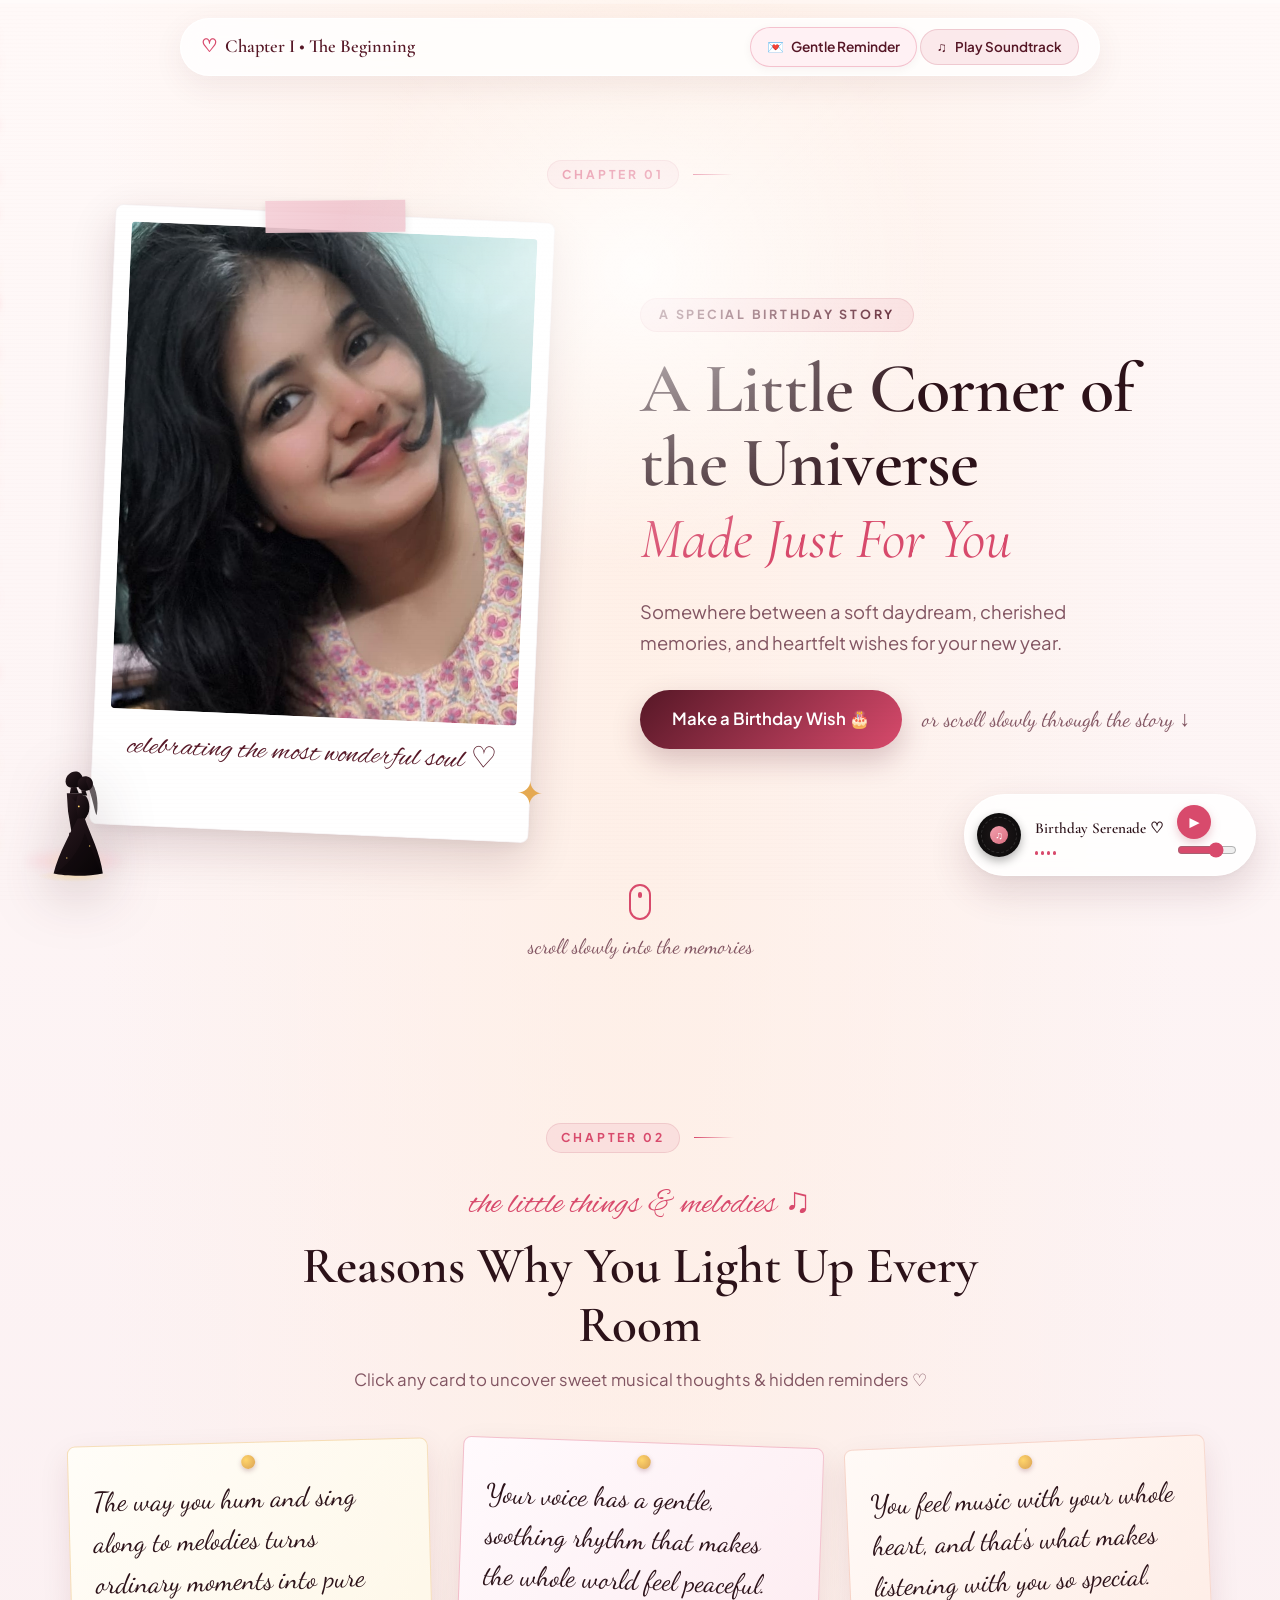
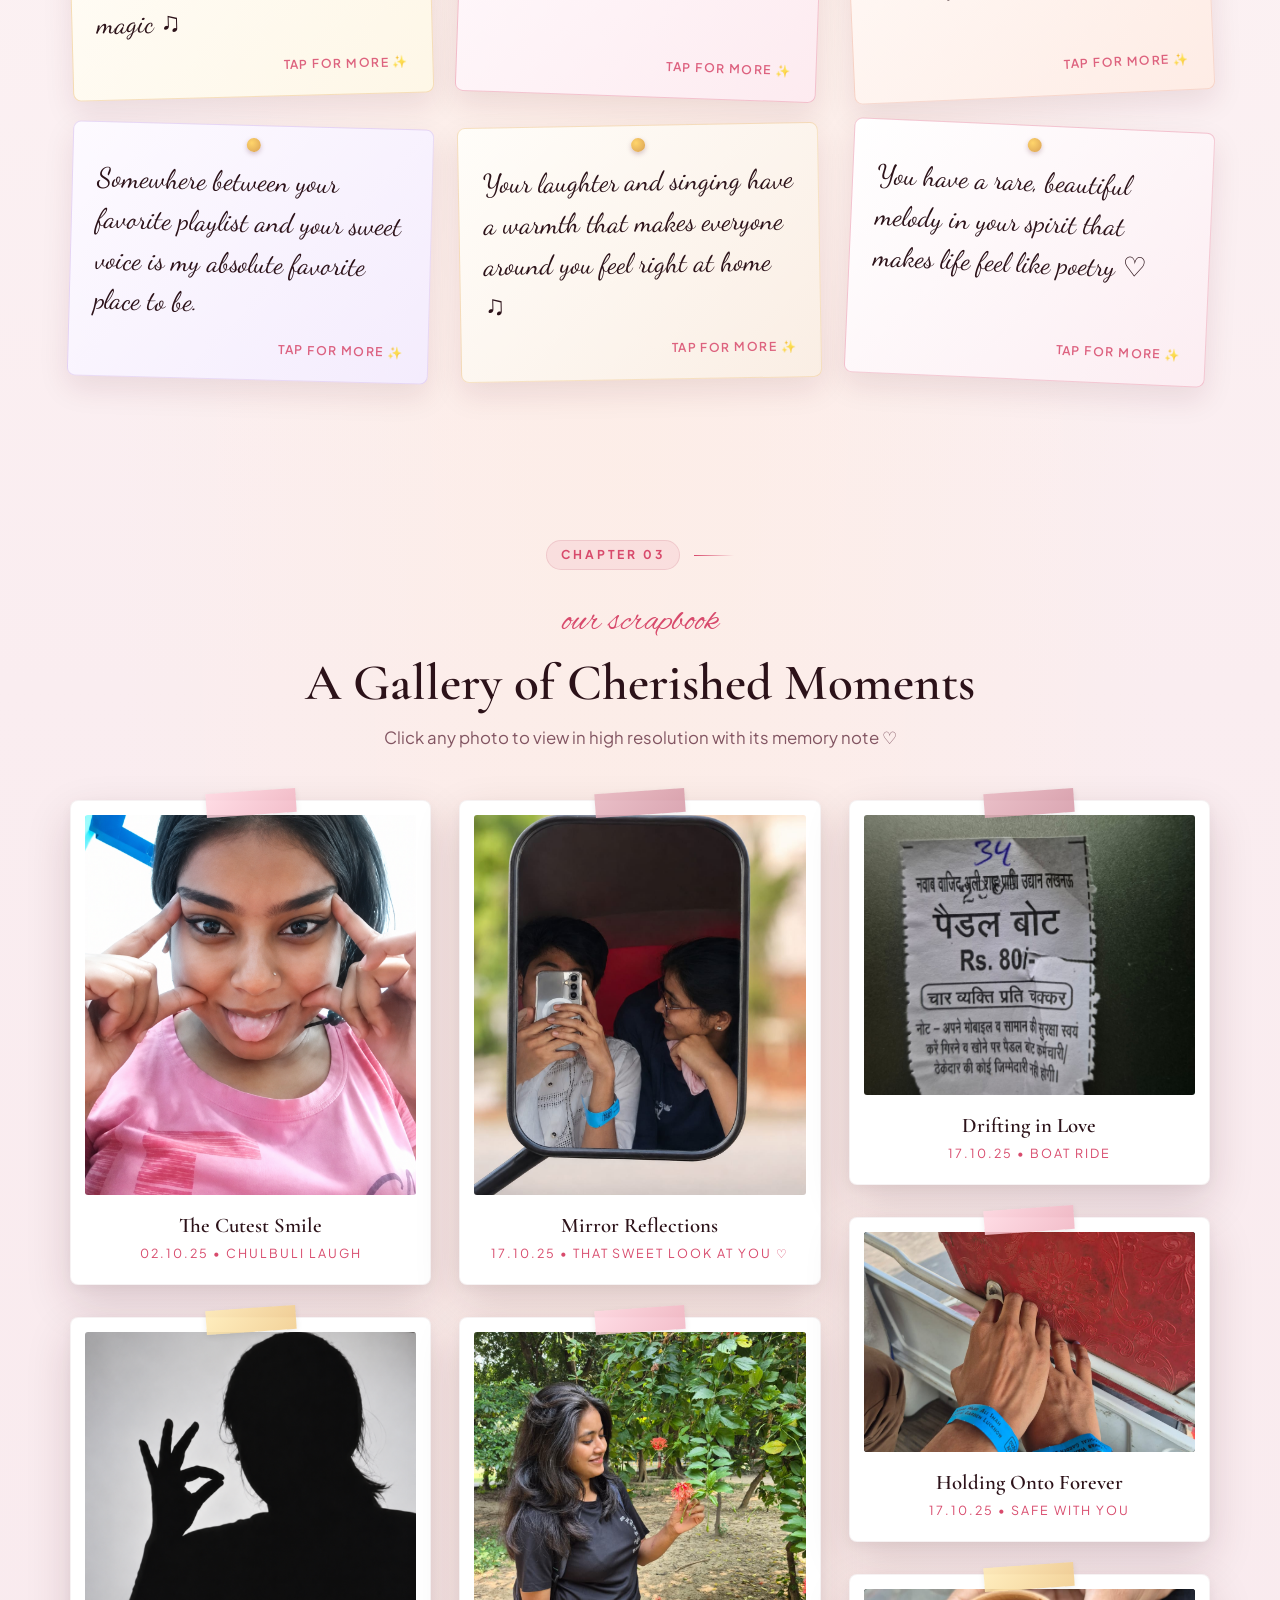
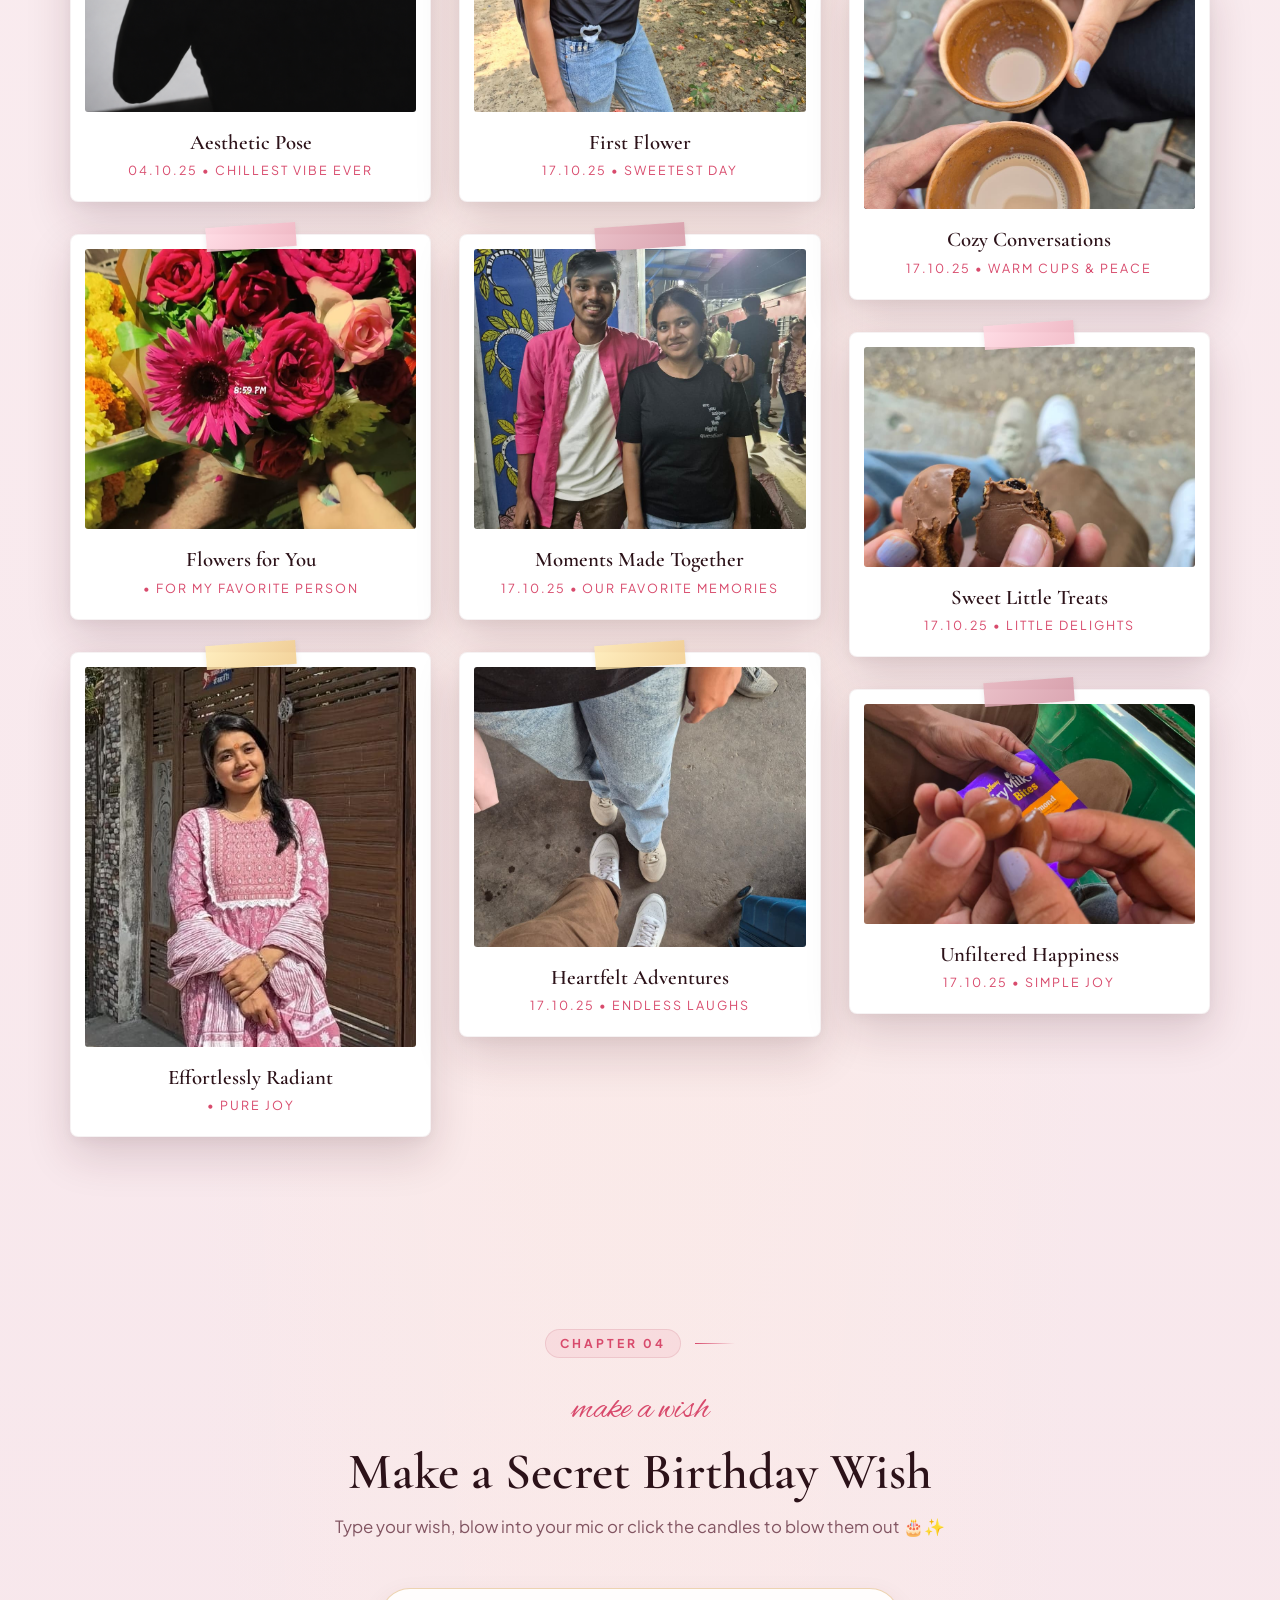
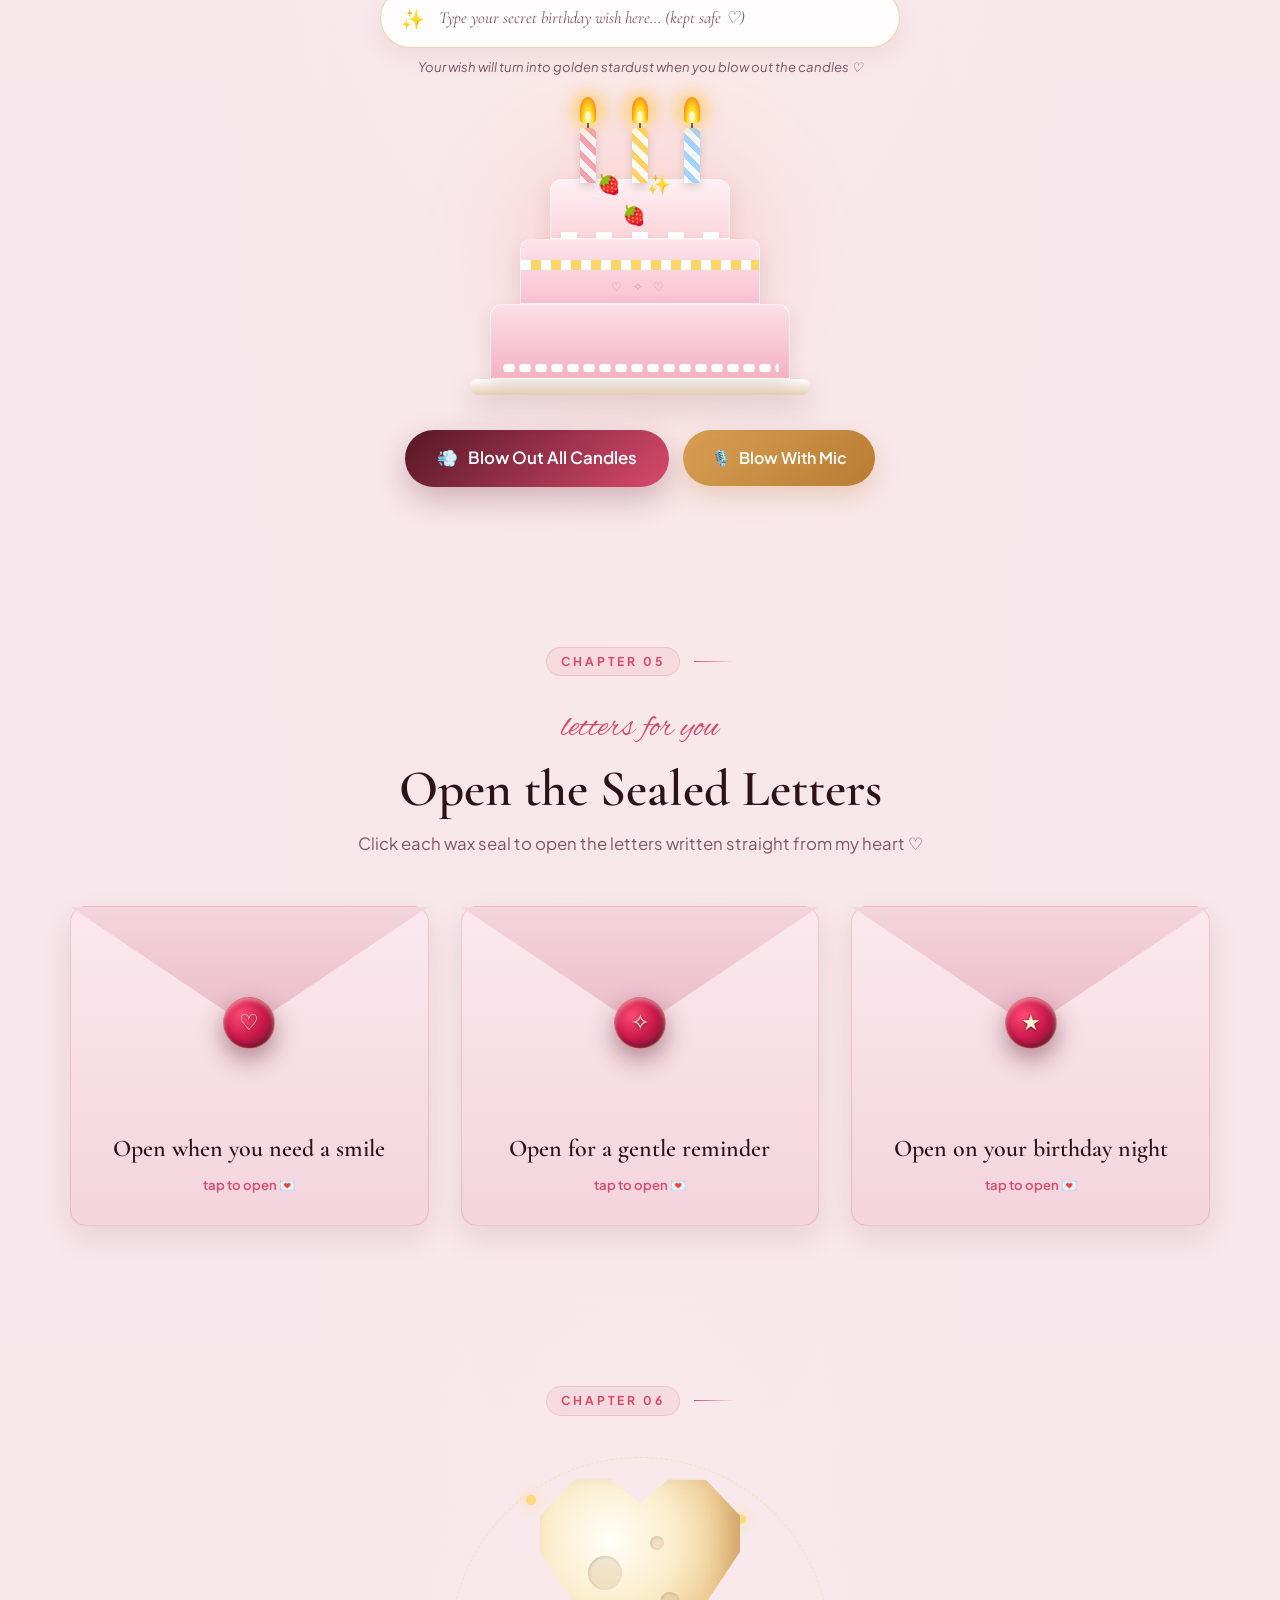
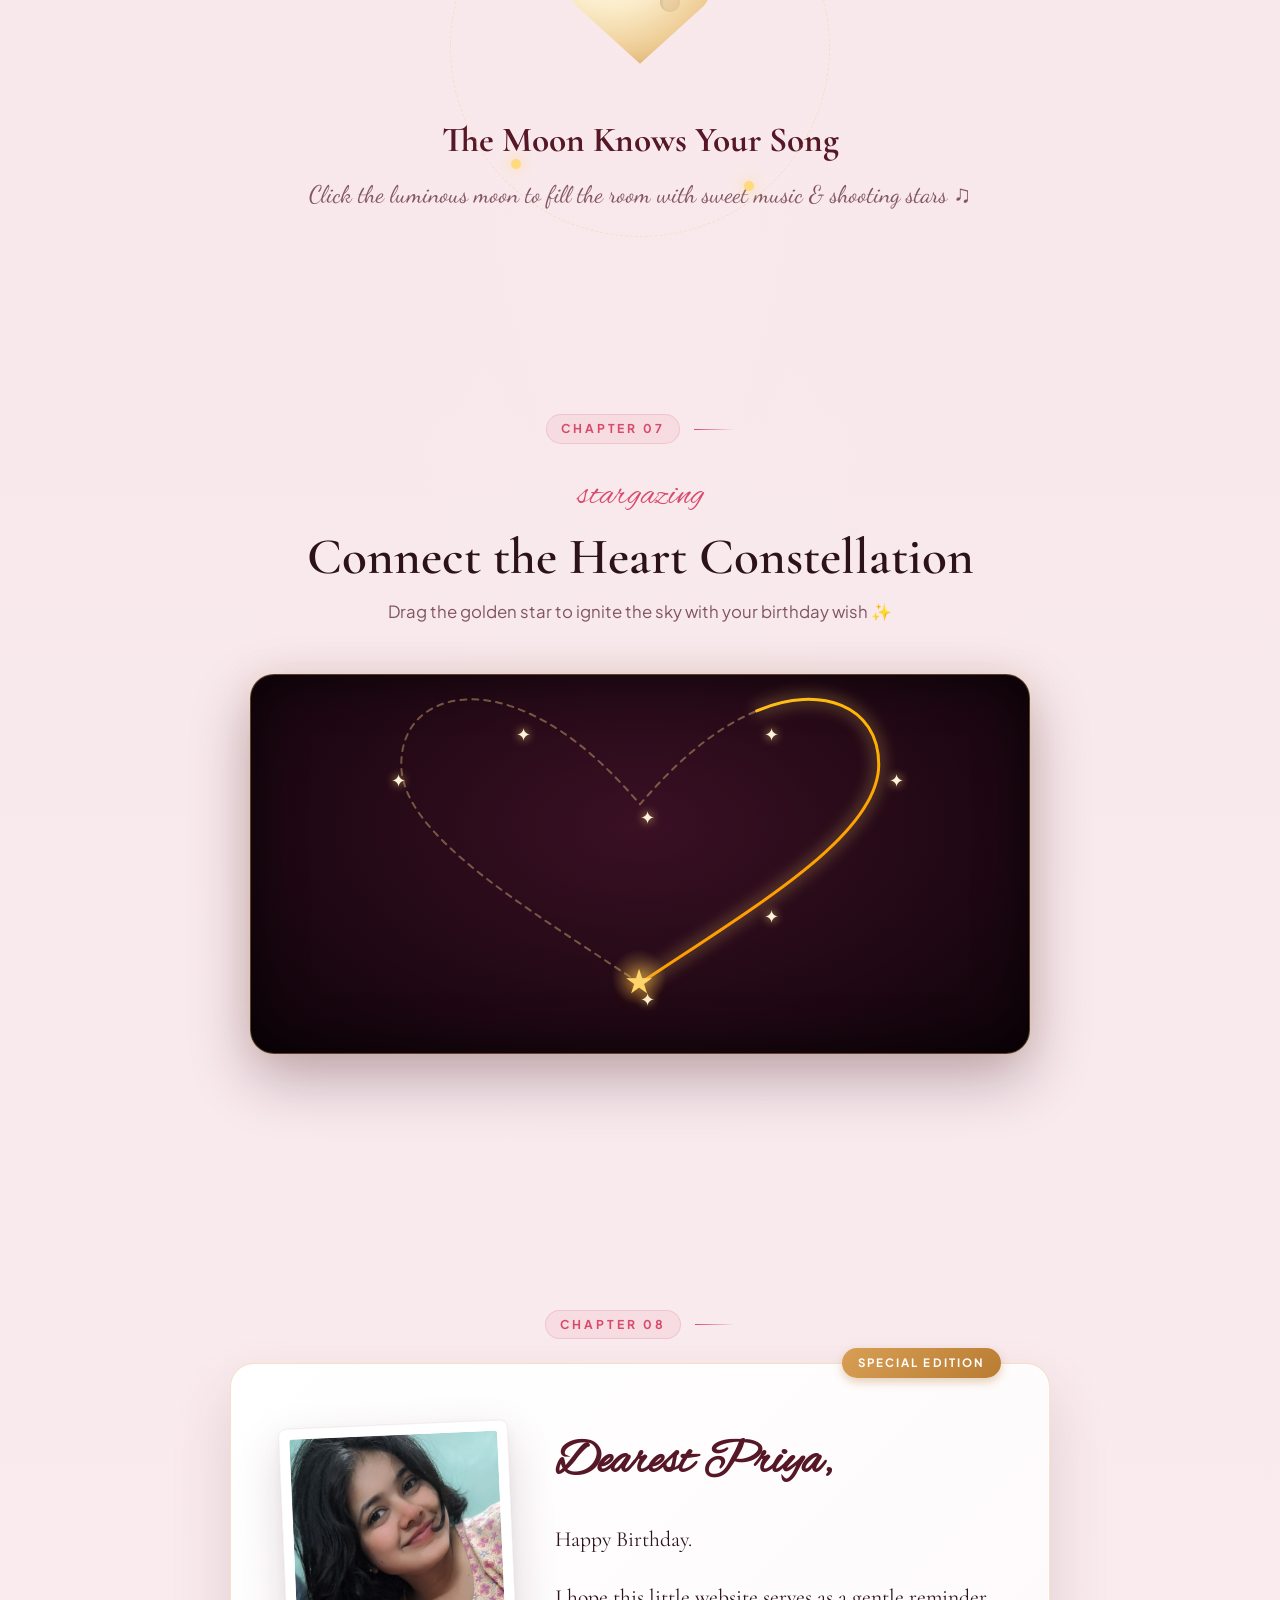
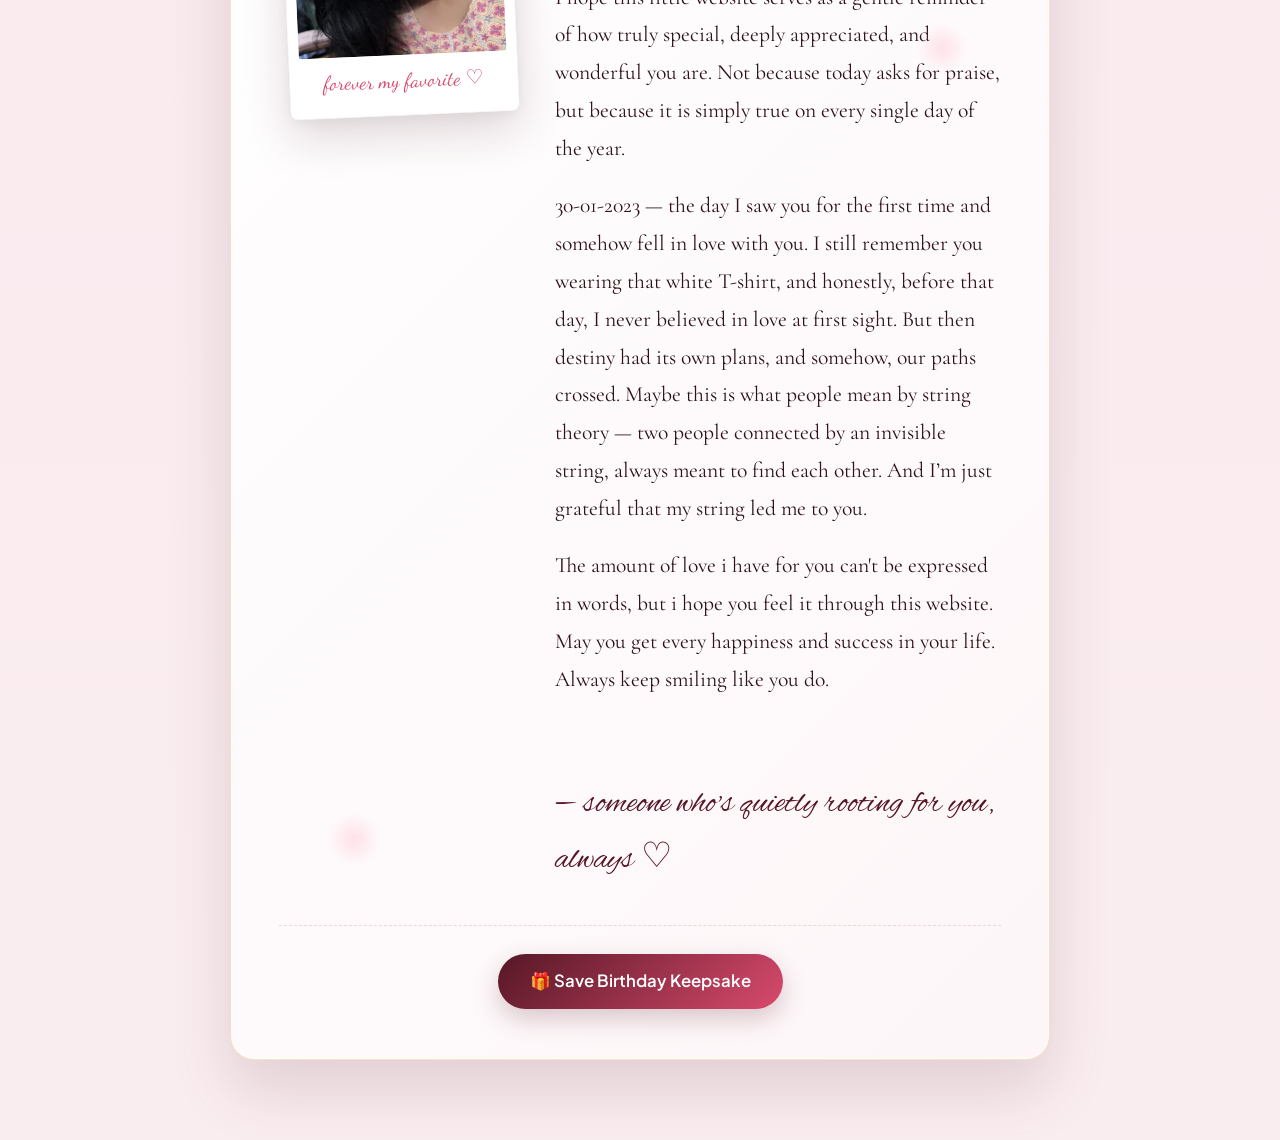
==== main.html @ e8aacb67 "Add files via upload" ====
<!DOCTYPE html>
<html lang="en">

<head>
  <meta charset="UTF-8" />
  <meta name="viewport" content="width=device-width, initial-scale=1.0" />
  <meta name="robots" content="noindex, nofollow, noarchive" />
  <title>Happy Birthday ♡ Made For You</title>
  <link rel="preconnect" href="https://fonts.googleapis.com" />
  <link rel="preconnect" href="https://fonts.gstatic.com" crossorigin />
  <link
    href="https://fonts.googleapis.com/css2?family=Alex+Brush&family=Cormorant+Garamond:ital,wght@0,400;0,500;0,600;0,700;1,400;1,600&family=Dancing+Script:wght@400;500;600;700&family=Plus+Jakarta+Sans:wght@300;400;500;600;700&display=swap"
    rel="stylesheet" />
  <link rel="stylesheet" href="style.css" />
  <link rel="preload" as="image" href="her-photo-5.png" />
  <link rel="preload" as="image" href="her-photo-6.png" />
</head>

<body class="main-body">
  <!-- Top Scrollytelling Progress Indicator -->
  <div class="scroll-progress-wrap" aria-hidden="true">
    <div class="scroll-progress-bar" id="scroll-progress-bar"></div>
  </div>

  <!-- Ambient Floating Particles & Fireflies Canvas -->
  <canvas id="ambient-canvas" class="ambient-canvas" aria-hidden="true"></canvas>

  <!-- Confetti & Fireworks Celebration Canvas -->
  <canvas id="celebration-canvas" class="celebration-canvas" aria-hidden="true"></canvas>

  <!-- Floating Audio & Mood Controls -->
  <header class="top-nav-bar" aria-label="Quick navigation and music">
    <div class="nav-brand">
      <span class="heart-pulse">♡</span>
      <span class="brand-text" id="active-chapter-text">Chapter I • The Beginning</span>
    </div>
    <div class="nav-actions">
      <button class="nav-reminder-btn" id="nav-reminder-btn" type="button" aria-label="Open gentle reminder letter">
        <span class="reminder-nav-icon">💌</span>
        <span class="reminder-nav-label">Gentle Reminder</span>
      </button>
      <button class="nav-music-btn" id="nav-music-toggle" type="button" aria-label="Toggle background music">
        <span class="music-icon">♫</span>
        <span class="music-label">Play Soundtrack</span>
      </button>
    </div>
  </header>

  <main class="story-page">
    <!-- CHAPTER 1: HERO COVER -->
    <section class="story-panel cover-panel reveal" id="cover-section" data-chapter="Chapter I • The Beginning">
      <div class="chapter-indicator">
        <span class="chapter-number">Chapter 01</span>
        <span class="chapter-line"></span>
      </div>

      <div class="cover-layout">
        <div class="cover-polaroid-wrap">
          <div class="cover-polaroid" id="hero-polaroid">
            <div class="polaroid-tape" aria-hidden="true"></div>
            <div class="polaroid-sparkle" aria-hidden="true">✦</div>
            <div class="polaroid-img-frame">
              <img src="her-photo.jpeg" alt="The birthday girl smiling" />
            </div>
            <div class="polaroid-caption-wrap">
              <p class="hero-polaroid-caption">celebrating the most wonderful soul ♡</p>
            </div>
          </div>
        </div>

        <div class="cover-copy">
          <div class="badge-pill">A Special Birthday Story</div>
          <h1 class="main-hero-title">A Little Corner of the Universe</h1>
          <h2 class="main-hero-subtitle">Made Just For You</h2>
          <p class="hero-description">
            Somewhere between a soft daydream, cherished memories, and heartfelt wishes for your new year.
          </p>
          <div class="hero-cta-wrap">
            <a href="#cake-section" class="hero-wish-btn">Make a Birthday Wish 🎂</a>
            <span class="hero-hint-text">or scroll slowly through the story ↓</span>
          </div>
        </div>
      </div>

      <div class="scroll-cue">
        <div class="mouse-icon">
          <div class="mouse-wheel"></div>
        </div>
        <span>scroll slowly into the memories</span>
      </div>
    </section>

    <!-- CHAPTER 2: THE LITTLE THINGS (INTERACTIVE COMPLIMENT CARDS) -->
    <section class="story-panel notes-panel reveal" id="notes-section" data-chapter="Chapter II • The Little Things">
      <div class="chapter-indicator">
        <span class="chapter-number">Chapter 02</span>
        <span class="chapter-line"></span>
      </div>

      <div class="section-heading">
        <span class="kicker">the little things & melodies ♫</span>
        <h2 class="section-title">Reasons Why You Light Up Every Room</h2>
        <p class="section-subtitle">Click any card to uncover sweet musical thoughts & hidden reminders ♡</p>
      </div>

      <div class="notes-stack">
        <article class="note-card note-a" tabindex="0" role="button" aria-label="Compliment card 1">
          <div class="note-pin" aria-hidden="true"></div>
          <div class="note-content">The way you hum and sing along to melodies turns ordinary moments into pure magic ♫
          </div>
          <div class="note-footer">tap for more ✨</div>
        </article>

        <article class="note-card note-b" tabindex="0" role="button" aria-label="Compliment card 2">
          <div class="note-pin" aria-hidden="true"></div>
          <div class="note-content">Your voice has a gentle, soothing rhythm that makes the whole world feel peaceful.
          </div>
          <div class="note-footer">tap for more ✨</div>
        </article>

        <article class="note-card note-c" tabindex="0" role="button" aria-label="Compliment card 3">
          <div class="note-pin" aria-hidden="true"></div>
          <div class="note-content">You feel music with your whole heart, and that's what makes listening with you so
            special.</div>
          <div class="note-footer">tap for more ✨</div>
        </article>

        <article class="note-card note-d" tabindex="0" role="button" aria-label="Compliment card 4">
          <div class="note-pin" aria-hidden="true"></div>
          <div class="note-content">Somewhere between your favorite playlist and your sweet voice is my absolute
            favorite place to be.</div>
          <div class="note-footer">tap for more ✨</div>
        </article>

        <article class="note-card note-e" tabindex="0" role="button" aria-label="Compliment card 5">
          <div class="note-pin" aria-hidden="true"></div>
          <div class="note-content">Your laughter and singing have a warmth that makes everyone around you feel right at
            home ♫</div>
          <div class="note-footer">tap for more ✨</div>
        </article>

        <article class="note-card note-f" tabindex="0" role="button" aria-label="Compliment card 6">
          <div class="note-pin" aria-hidden="true"></div>
          <div class="note-content">You have a rare, beautiful melody in your spirit that makes life feel like poetry ♡
          </div>
          <div class="note-footer">tap for more ✨</div>
        </article>
      </div>
    </section>

    <!-- CHAPTER 3: MEMORY SCRAPBOOK WALL (INCLUDING HER-PHOTO-5 & HER-PHOTO-6) -->
    <section class="story-panel memory-panel reveal" id="memory-section" data-chapter="Chapter III • Cherished Moments">
      <div class="chapter-indicator">
        <span class="chapter-number">Chapter 03</span>
        <span class="chapter-line"></span>
      </div>

      <div class="section-heading">
        <span class="kicker">our scrapbook</span>
        <h2 class="section-title">A Gallery of Cherished Moments</h2>
        <p class="section-subtitle">Click any photo to view in high resolution with its memory note ♡</p>
      </div>

      <div class="masonry-grid">
        <!-- 1. Her Portrait 4 (her-photo-5.png) -->
        <figure class="masonry-item tall" tabindex="0" role="button" aria-label="View cute smile memory">
          <div class="item-washi washi-blush" aria-hidden="true"></div>
          <div class="img-wrapper">
            <img src="her-photo-5.png" alt="The cutest playful smile" loading="eager" />
          </div>
          <figcaption>
            <span class="fig-title">The Cutest Smile</span>
            <span class="fig-date">02.10.25 • chulbuli laugh</span>
          </figcaption>
        </figure>

        <!-- 2. Her Portrait 5 (her-photo-6.png) -->
        <figure class="masonry-item tall" tabindex="0" role="button" aria-label="View aesthetic silhouette memory">
          <div class="item-washi washi-gold" aria-hidden="true"></div>
          <div class="img-wrapper">
            <img src="her-photo-6.png" alt="Aesthetic pose portrait of her" loading="eager" />
          </div>
          <figcaption>
            <span class="fig-title">Aesthetic Pose</span>
            <span class="fig-date">04.10.25 • chillest vibe ever</span>
          </figcaption>
        </figure>

        <!-- 3. Flower Bouquet Photo -->
        <figure class="masonry-item medium" tabindex="0" role="button" aria-label="View flowers memory">
          <div class="item-washi washi-blush" aria-hidden="true"></div>
          <div class="img-wrapper">
            <img src="flower.jpeg" alt="Bouquet of flowers at night" />
          </div>
          <figcaption>
            <span class="fig-title">Flowers for You</span>
            <span class="fig-date">• for my favorite person</span>
          </figcaption>
        </figure>

        <!-- 4. Her Portrait 1 -->
        <figure class="masonry-item tall" tabindex="0" role="button" aria-label="View portrait memory 1">
          <div class="item-washi washi-gold" aria-hidden="true"></div>
          <div class="img-wrapper">
            <img src="her-photo-2.jpeg" alt="Effortlessly radiant and beautiful" />
          </div>
          <figcaption>
            <span class="fig-title">Effortlessly Radiant</span>
            <span class="fig-date">• pure joy</span>
          </figcaption>
        </figure>

        <!-- 5. Us Memory 3 (us-photo-3.jpeg) -->
        <figure class="masonry-item tall" tabindex="0" role="button" aria-label="View mirror ride memory">
          <div class="item-washi washi-rose" aria-hidden="true"></div>
          <div class="img-wrapper">
            <img src="us-photo-3.jpeg" alt="Mirror reflection ride together" loading="eager" />
          </div>
          <figcaption>
            <span class="fig-title">Mirror Reflections</span>
            <span class="fig-date">17.10.25 • that sweet look at you ♡</span>
          </figcaption>
        </figure>

        <!-- 6. Her Portrait 3 -->
        <figure class="masonry-item tall" tabindex="0" role="button" aria-label="View portrait memory 3">
          <div class="item-washi washi-blush" aria-hidden="true"></div>
          <div class="img-wrapper">
            <img src="her-photo-4.jpeg" alt="Pure magic and sweetest soul" />
          </div>
          <figcaption>
            <span class="fig-title">First Flower</span>
            <span class="fig-date">17.10.25 • sweetest day</span>
          </figcaption>
        </figure>

        <!-- 7. Together Us Photo 1 -->
        <figure class="masonry-item medium" tabindex="0" role="button" aria-label="View memory together 1">
          <div class="item-washi washi-rose" aria-hidden="true"></div>
          <div class="img-wrapper">
            <img src="us-photo.jpeg" alt="Moments made together" />
          </div>
          <figcaption>
            <span class="fig-title">Moments Made Together</span>
            <span class="fig-date">17.10.25 • our favorite memories</span>
          </figcaption>
        </figure>

        <!-- 8. Together Us Photo 2 -->
        <figure class="masonry-item medium" tabindex="0" role="button" aria-label="View memory together 2">
          <div class="item-washi washi-gold" aria-hidden="true"></div>
          <div class="img-wrapper">
            <img src="us-photo-2.jpeg" alt="Laughs and happy moments together" />
          </div>
          <figcaption>
            <span class="fig-title">Heartfelt Adventures</span>
            <span class="fig-date">17.10.25 • endless laughs</span>
          </figcaption>
        </figure>

        <!-- 9. Together Us Boat Ride Photo -->
        <figure class="masonry-item medium" tabindex="0" role="button" aria-label="View boat ride memory">
          <div class="item-washi washi-rose" aria-hidden="true"></div>
          <div class="img-wrapper">
            <img src="boat-ride-photo.jpeg" alt="Serene boat ride together" />
          </div>
          <figcaption>
            <span class="fig-title">Drifting in Love</span>
            <span class="fig-date">17.10.25 • Boat ride</span>
          </figcaption>
        </figure>

        <!-- 10. Holding Hands Aesthetic -->
        <figure class="masonry-item short" tabindex="0" role="button" aria-label="View holding hands memory">
          <div class="item-washi washi-blush" aria-hidden="true"></div>
          <div class="img-wrapper">
            <img src="hands-photo.jpeg" alt="Holding hands gently" />
          </div>
          <figcaption>
            <span class="fig-title">Holding Onto Forever</span>
            <span class="fig-date">17.10.25 • safe with you</span>
          </figcaption>
        </figure>

        <!-- 11. Cozy Tea Moments -->
        <figure class="masonry-item short" tabindex="0" role="button" aria-label="View cozy tea memory">
          <div class="item-washi washi-gold" aria-hidden="true"></div>
          <div class="img-wrapper">
            <img src="tea-photo.jpeg" alt="Warm tea and sweet conversations" />
          </div>
          <figcaption>
            <span class="fig-title">Cozy Conversations</span>
            <span class="fig-date">17.10.25 • warm cups & peace</span>
          </figcaption>
        </figure>

        <!-- 12. Sweet Cookies -->
        <figure class="masonry-item short" tabindex="0" role="button" aria-label="View cookies treats memory">
          <div class="item-washi washi-blush" aria-hidden="true"></div>
          <div class="img-wrapper">
            <img src="cookies-photo.jpeg" alt="Fresh baked sweet cookies" />
          </div>
          <figcaption>
            <span class="fig-title">Sweet Little Treats</span>
            <span class="fig-date">17.10.25 • little delights</span>
          </figcaption>
        </figure>

        <!-- 13. Sweet Bites -->
        <figure class="masonry-item short" tabindex="0" role="button" aria-label="View tasty bites memory">
          <div class="item-washi washi-rose" aria-hidden="true"></div>
          <div class="img-wrapper">
            <img src="bites-photo.jpeg" alt="Delicious food bites together" />
          </div>
          <figcaption>
            <span class="fig-title">Unfiltered Happiness</span>
            <span class="fig-date">17.10.25 • simple joy</span>
          </figcaption>
        </figure>

      </div>
    </section>

    <!-- CHAPTER 4: INTERACTIVE BIRTHDAY CAKE & MAKE A WISH -->
    <section class="story-panel cake-panel reveal" id="cake-section" data-chapter="Chapter IV • Make A Wish">
      <div class="chapter-indicator">
        <span class="chapter-number">Chapter 04</span>
        <span class="chapter-line"></span>
      </div>

      <div class="section-heading">
        <span class="kicker">make a wish</span>
        <h2 class="section-title">Make a Secret Birthday Wish</h2>
        <p class="section-subtitle">Type your wish, blow into your mic or click the candles to blow them out 🎂✨</p>
      </div>

      <div class="cake-stage">
        <!-- Secret Wish Input Box -->
        <div class="wish-input-wrapper">
          <div class="wish-input-box">
            <span class="wish-icon">✨</span>
            <input type="text" id="secret-wish-input" class="secret-wish-input"
              placeholder="Type your secret birthday wish here... (kept safe ♡)" maxlength="80"
              aria-label="Secret birthday wish" />
          </div>
          <p class="wish-hint">Your wish will turn into golden stardust when you blow out the candles ♡</p>
        </div>

        <!-- Ambient Candlelight Stage Glow -->
        <div class="cake-ambient-glow" id="cake-ambient-glow"></div>

        <div class="cake-container" id="birthday-cake" tabindex="0" role="region"
          aria-label="Interactive birthday cake with candles">
          <!-- Candles on Cake (Each clickable individually) -->
          <div class="candles-row">
            <div class="candle" id="candle-1" role="button" tabindex="0" title="Click to blow out candle 1"
              aria-label="Candle 1">
              <div class="flame">
                <div class="flame-inner"></div>
                <div class="flame-glow"></div>
              </div>
              <div class="smoke"></div>
              <div class="wick"></div>
              <div class="candle-stick candle-stripe-1"></div>
            </div>

            <div class="candle candle-center" id="candle-2" role="button" tabindex="0"
              title="Click to blow out candle 2" aria-label="Candle 2">
              <div class="flame">
                <div class="flame-inner"></div>
                <div class="flame-glow"></div>
              </div>
              <div class="smoke"></div>
              <div class="wick"></div>
              <div class="candle-stick candle-stripe-2"></div>
            </div>

            <div class="candle" id="candle-3" role="button" tabindex="0" title="Click to blow out candle 3"
              aria-label="Candle 3">
              <div class="flame">
                <div class="flame-inner"></div>
                <div class="flame-glow"></div>
              </div>
              <div class="smoke"></div>
              <div class="wick"></div>
              <div class="candle-stick candle-stripe-3"></div>
            </div>
          </div>

          <!-- 3-Tier Illustrated Cake Body -->
          <div class="cake-body">
            <div class="cake-tier tier-top">
              <div class="frosting-drips">
                <span></span><span></span><span></span><span></span><span></span>
              </div>
              <div class="berries-decoration">🍓 ✨ 🍓</div>
            </div>
            <div class="cake-tier tier-middle">
              <div class="frosting-ribbon"></div>
              <div class="tier-heart-accent">♡ ✧ ♡</div>
            </div>
            <div class="cake-tier tier-bottom">
              <div class="frosting-pearls"></div>
            </div>
            <div class="cake-plate"></div>
          </div>
        </div>

        <!-- Breeze / Breath Ripple Visual -->
        <div class="breath-wind-ripple" id="breath-wind" aria-hidden="true"></div>

        <!-- Interactive Action Buttons -->
        <div class="cake-actions">
          <div class="cake-btn-row">
            <button class="blow-candle-btn" id="blow-candle-btn" type="button">
              <span class="candle-icon">💨</span>
              <span id="blow-btn-text">Blow Out All Candles</span>
            </button>

            <button class="mic-blow-btn" id="mic-blow-btn" type="button"
              title="Blow into your microphone like real candles">
              <span class="mic-icon">🎙️</span>
              <span id="mic-btn-text">Blow With Mic</span>
            </button>

            <button class="relight-btn" id="relight-btn" type="button" style="display: none;">
              <span>🕯️ Relight & Wish Again</span>
            </button>
          </div>

          <div class="wish-celebration-message" id="wish-message" aria-live="polite">
            <div class="wish-sparkle-header">
              <span class="big-sparkle">✨</span>
              <h3>Happy Birthday! Your Wish is on its Way to the Stars!</h3>
              <span class="big-sparkle">✨</span>
            </div>
            <div class="user-wish-display" id="user-wish-display" style="display: none;">
              <span class="wish-quote">"</span>
              <span id="user-wish-text"></span>
              <span class="wish-quote">"</span>
            </div>
            <p>May your upcoming year be filled with pure joy, radiant health, deep laughter, and endless love ♡</p>
          </div>
        </div>
      </div>
    </section>

    <!-- CHAPTER 5: WAX-SEALED "OPEN WHEN..." ENVELOPES -->
    <section class="story-panel envelopes-panel reveal" id="envelopes-section"
      data-chapter="Chapter V • Sealed With Love">
      <div class="chapter-indicator">
        <span class="chapter-number">Chapter 05</span>
        <span class="chapter-line"></span>
      </div>

      <div class="section-heading">
        <span class="kicker">letters for you</span>
        <h2 class="section-title">Open the Sealed Letters</h2>
        <p class="section-subtitle">Click each wax seal to open the letters written straight from my heart ♡</p>
      </div>

      <div class="envelope-stack">
        <!-- Envelope 1 -->
        <article class="envelope" tabindex="0" role="button" aria-label="Open letter: when you need a smile">
          <div class="envelope-top-flap"></div>
          <button class="wax-seal" type="button" aria-label="Break wax seal">
            <span class="wax-seal-monogram">♡</span>
          </button>
          <div class="envelope-front">
            <span class="envelope-title">Open when you need a smile</span>
            <span class="envelope-hint">tap to open 💌</span>
          </div>
          <div class="letter-card">
            <div class="letter-badge">For You</div>
            <p>
              I hope you always know that some things in this world feel like warm sunshine, and you are one of them.
              Whenever life feels hard or heavy, take a deep breath and remember how strong, special, and deeply loved
              you are.
            </p>
            <div class="signature">with all my love ♡</div>
          </div>
        </article>

        <!-- Envelope 2 -->
        <article class="envelope" tabindex="0" role="button" aria-label="Open letter: when you need a gentle reminder">
          <div class="envelope-top-flap"></div>
          <button class="wax-seal" type="button" aria-label="Break wax seal">
            <span class="wax-seal-monogram">✧</span>
          </button>
          <div class="envelope-front">
            <span class="envelope-title">Open for a gentle reminder</span>
            <span class="envelope-hint">tap to open 💌</span>
          </div>
          <div class="letter-card">
            <div class="letter-badge">A Sweet Reminder</div>
            <p>
              The best thing about you is how real and true you are. You never have to pretend or try hard to impress
              anyone.
              Just being around you, seeing your kindness, and the way you care makes the whole world feel softer,
              safer, and happier.
            </p>
            <div class="signature">with all my heart ♡</div>
          </div>
        </article>

        <!-- Envelope 3 -->
        <article class="envelope" tabindex="0" role="button" aria-label="Open letter: on your birthday night">
          <div class="envelope-top-flap"></div>
          <button class="wax-seal" type="button" aria-label="Break wax seal">
            <span class="wax-seal-monogram">★</span>
          </button>
          <div class="envelope-front">
            <span class="envelope-title">Open on your birthday night</span>
            <span class="envelope-hint">tap to open 💌</span>
          </div>
          <div class="letter-card">
            <div class="letter-badge">Birthday Wish</div>
            <p>
              On your special birthday, I wish you true peace in your heart, courage in everything you do, and dreams
              bigger and brighter than ever before.
              Enjoy every single moment today — no one deserves the best more than you.
            </p>
            <div class="signature">always by your side ♡</div>
          </div>
        </article>
      </div>
    </section>

    <!-- CHAPTER 6: THE GLOWING MOON & MELODY CHAMBER -->
    <section class="story-panel moon-panel reveal" id="moon-section" data-chapter="Chapter VI • The Celestial Melody">
      <div class="chapter-indicator">
        <span class="chapter-number">Chapter 06</span>
        <span class="chapter-line"></span>
      </div>

      <div class="moon-scene">
        <div class="moon-orbit" aria-hidden="true">
          <span class="orbit-star s1"></span>
          <span class="orbit-star s2"></span>
          <span class="orbit-star s3"></span>
          <span class="orbit-star s4"></span>
          <span class="orbit-ring"></span>
        </div>

        <div class="big-heart" id="moon" tabindex="0" role="button"
          aria-label="Click the moon to start the birthday soundtrack">
          <div class="moon-crater c1"></div>
          <div class="moon-crater c2"></div>
          <div class="moon-crater c3"></div>
          <div class="moon-glow-ring"></div>
        </div>

        <div class="moon-caption-wrap">
          <h3 class="moon-title">The Moon Knows Your Song</h3>
          <p class="moon-prompt">Click the luminous moon to fill the room with sweet music & shooting stars ♫</p>
        </div>
      </div>
    </section>

    <!-- CHAPTER 7: INTERACTIVE CONSTELLATION -->
    <section class="story-panel constellation-panel reveal" id="constellation-section"
      data-chapter="Chapter VII • Stargazing Wish">
      <div class="chapter-indicator">
        <span class="chapter-number">Chapter 07</span>
        <span class="chapter-line"></span>
      </div>

      <div class="section-heading">
        <span class="kicker">stargazing</span>
        <h2 class="section-title">Connect the Heart Constellation</h2>
        <p class="section-subtitle">Drag the golden star to ignite the sky with your birthday wish ✨</p>
      </div>

      <div class="constellation-stage">
        <div class="star-field" id="star-field" aria-label="Constellation interactive board">
          <svg class="heart-constellation" viewBox="0 0 760 380" aria-hidden="true">
            <!-- Golden Stardust Path -->
            <path id="constellation-path"
              d="M 380,310 C 260,230 140,160 140,90 C 140,30 200,10 260,35 C 310,55 350,95 380,130 C 410,95 450,55 500,35 C 560,10 620,30 620,90 C 620,160 500,230 380,310 Z"
              fill="none" stroke="rgba(240, 200, 130, 0.4)" stroke-width="2" stroke-dasharray="6,6"
              stroke-linecap="round"></path>
            <path id="constellation-glow-path"
              d="M 380,310 C 260,230 140,160 140,90 C 140,30 200,10 260,35 C 310,55 350,95 380,130 C 410,95 450,55 500,35 C 560,10 620,30 620,90 C 620,160 500,230 380,310 Z"
              fill="none" stroke="url(#gold-glow)" stroke-width="3" stroke-linecap="round" class="glow-path"></path>
            <defs>
              <linearGradient id="gold-glow" x1="0%" y1="0%" x2="100%" y2="100%">
                <stop offset="0%" stop-color="#ffd56b" />
                <stop offset="50%" stop-color="#ffb703" />
                <stop offset="100%" stop-color="#fb8500" />
              </linearGradient>
            </defs>
          </svg>

          <!-- Star nodes -->
          <span class="star-dot dot-1" data-star="1">✦</span>
          <span class="star-dot dot-2" data-star="2">✦</span>
          <span class="star-dot dot-3" data-star="3">✦</span>
          <span class="star-dot dot-4" data-star="4">✦</span>
          <span class="star-dot dot-5" data-star="5">✦</span>
          <span class="star-dot dot-6" data-star="6">✦</span>
          <span class="star-dot dot-7" data-star="7">✦</span>

          <!-- Draggable Golden Star -->
          <div class="drag-star" id="drag-star" role="button" aria-label="Drag this star around the constellation"
            tabindex="0">
            <div class="drag-star-inner">★</div>
            <div class="drag-star-pulse"></div>
          </div>
        </div>

        <div class="birthday-word" id="constellation-word" aria-live="polite">
          <span class="sparkle">✨</span> Happy Birthday to the Brightest Star <span class="sparkle">✨</span>
        </div>
      </div>
    </section>

    <!-- CHAPTER 8: THE FINAL LETTER & KEEPSAKE -->
    <section class="story-panel final-panel reveal" id="letter-section" data-chapter="Chapter VIII • Forever & Always">
      <div class="chapter-indicator">
        <span class="chapter-number">Chapter 08</span>
        <span class="chapter-line"></span>
      </div>

      <div class="letter-sheet">
        <div class="letter-seal-badge" aria-hidden="true">
          <span>Special Edition</span>
        </div>

        <div class="pressed-flowers" aria-hidden="true">
          <span class="petal p1"></span>
          <span class="petal p2"></span>
          <span class="petal p3"></span>
        </div>

        <div class="letter-layout">
          <div class="letter-polaroid-wrap">
            <div class="polaroid letter-polaroid">
              <div class="polaroid-pin" aria-hidden="true"></div>
              <div class="polaroid-inner">
                <img src="her-photo.jpeg" alt="Portrait of someone special" />
              </div>
              <p class="polaroid-caption">forever my favorite ♡</p>
            </div>
          </div>

          <div class="letter-copy">
            <h2 class="final-letter-title">Dearest Priya,</h2>
            <p>
              Happy Birthday.
            </p>
            <p>
              I hope this little website serves as a gentle reminder of how truly special, deeply appreciated, and
              wonderful you are.
              Not because today asks for praise, but because it is simply true on every single day of the year.
            </p>
            <p>
              30-01-2023 — the day I saw you for the first time and somehow fell in love with you.
              I still remember you wearing that white T-shirt, and honestly, before that day, I never
              believed in love at first sight. But then destiny had its own plans, and somehow, our paths crossed.
              Maybe this is what people mean by string theory — two people connected by an invisible string,
              always meant to find each other. And I’m just grateful that my string led me to you.
            </p>
            <p>
              The amount of love i have for you can't be expressed in words, but i hope you feel it through this
              website. May you get every happiness and success in your life. Always keep smiling like you do.
            </p>
            <br>
            <div class="signature">
              — someone who's quietly rooting for you, always ♡
            </div>
          </div>
        </div>

        <div class="letter-actions">
          <button class="keepsake-btn" id="save-keepsake-btn" type="button">
            <span>🎁 Save Birthday Keepsake</span>
          </button>
        </div>
      </div>
    </section>
  </main>

  <!-- ALWAYS SLOW DANCING COUPLE WIDGET (BOTTOM OF SCREEN) -->
  <div class="dancing-couple-widget" id="dancing-couple" role="img"
    aria-label="Couple in black wedding dress slow dancing" title="dancing through time with you ♡">
    <div class="couple-spotlight"></div>

    <!-- Floating Romantic Melody Notes & Hearts -->
    <div class="floating-dance-notes" aria-hidden="true">
      <span class="d-note n1">♡</span>
      <span class="d-note n2">♪</span>
      <span class="d-note n3">✧</span>
      <span class="d-note n4">♫</span>
    </div>

    <!-- Animated Slow Dancing Silhouette -->
    <div class="couple-silhouette-stage">
      <svg class="couple-svg" viewBox="0 0 160 200" xmlns="http://www.w3.org/2000/svg">
        <defs>
          <linearGradient id="couple-shadow-grad" x1="0%" y1="0%" x2="100%" y2="100%">
            <stop offset="0%" stop-color="#2a1a20" />
            <stop offset="50%" stop-color="#180e12" />
            <stop offset="100%" stop-color="#090507" />
          </linearGradient>
          <radialGradient id="dance-glow" cx="50%" cy="50%" r="50%">
            <stop offset="0%" stop-color="rgba(255, 213, 107, 0.35)" />
            <stop offset="100%" stop-color="rgba(255, 213, 107, 0)" />
          </radialGradient>
        </defs>

        <!-- Ambient Floor Glow -->
        <ellipse cx="80" cy="190" rx="60" ry="10" fill="url(#dance-glow)" />

        <!-- COUPLE DANCE SILHOUETTE GROUP -->
        <g class="dancing-couple-figures" fill="url(#couple-shadow-grad)">
          <!-- Groom Head & Hair -->
          <path d="M66,32 C66,22 76,14 85,16 C92,18 96,25 94,34 C92,40 85,44 76,43 C69,42 66,38 66,32 Z" />
          <!-- Groom Neck & Collar -->
          <path d="M75,42 L84,42 L88,52 L73,52 Z" />
          <!-- Groom Tuxedo & Body -->
          <path d="M68,52 L94,52 L98,82 L90,118 L76,118 L70,82 Z" />
          <!-- Groom Arm Holding Bride Waist -->
          <path d="M92,54 C104,64 108,82 98,96 C93,92 90,86 88,80 C93,72 90,62 86,56 Z" />
          <!-- Groom Legs / Tuxedo Trousers -->
          <path d="M72,118 L82,118 L83,184 L71,184 Z" />
          <path d="M83,118 L93,118 L95,184 L85,184 Z" />
          <!-- Groom Shoes -->
          <path d="M67,182 L84,182 L84,188 L65,188 Z" />
          <path d="M85,182 L102,182 L100,188 L83,188 Z" />

          <!-- Bride Head & Elegant Hair Updo with Veil Accent -->
          <path d="M86,36 C86,28 94,22 102,24 C109,26 113,32 111,40 C109,46 103,49 96,48 C90,47 86,43 86,36 Z" />
          <!-- Flowing Delicate Veil Line -->
          <path d="M102,25 C116,36 122,62 118,88 C115,88 112,60 100,32 Z" opacity="0.65" />
          <!-- Bride Neck & Bare Shoulder -->
          <path d="M92,47 L99,47 L102,56 L94,56 Z" />
          <!-- Bride Arm on Groom's Shoulder -->
          <path d="M94,56 C86,58 78,54 74,52 C73,55 77,62 84,66 C88,68 94,66 98,62 Z" />
          <!-- Bride Dress Bodice (Romantic Wedding Gown) -->
          <path d="M86,56 C82,68 84,85 88,96 C94,96 102,94 105,82 C107,72 104,60 98,56 Z" />

          <!-- Bride Flowing Ballgown / Wedding Skirt Flare -->
          <path class="flowing-skirt"
            d="M86,94 C76,115 54,152 46,186 C65,190 100,192 128,186 C124,152 106,118 98,94 Z" />
          <!-- Flowing Gown Train Wave Accent -->
          <path class="skirt-shadow-line"
            d="M48,186 C70,182 105,184 126,186 C122,176 110,148 98,118 C94,136 78,166 48,186 Z"
            fill="rgba(0,0,0,0.22)" />
        </g>

        <!-- Golden Stardust Sparkle Accents on Bride & Groom -->
        <circle cx="88" cy="74" r="1.5" fill="#ffd56b" />
        <circle cx="106" cy="140" r="1.2" fill="#ffd56b" opacity="0.8" />
        <circle cx="68" cy="160" r="1.2" fill="#ffd56b" opacity="0.8" />
      </svg>
    </div>
  </div>

  <!-- FLOATING VINYL MUSIC CONTROLLER -->
  <aside class="floating-vinyl" id="floating-vinyl-player" aria-label="Music player">
    <div class="vinyl-record" id="vinyl-disc">
      <div class="vinyl-grooves"></div>
      <div class="vinyl-center-label">
        <span class="vinyl-note">♫</span>
      </div>
    </div>

    <div class="vinyl-info">
      <span class="track-title" id="track-title">Birthday Serenade ♡</span>
      <div class="equalizer-bars" id="equalizer-bars">
        <span></span><span></span><span></span><span></span>
      </div>
    </div>

    <div class="vinyl-controls">
      <button class="vinyl-play-btn" id="floating-play-toggle" type="button" aria-label="Play or pause music">
        <span id="play-icon">▶</span>
      </button>
      <div class="volume-slider-wrap">
        <input type="range" class="volume-slider" id="volume-slider" min="0" max="1" step="0.05" value="0.7"
          aria-label="Volume slider" />
      </div>
    </div>
  </aside>

  <!-- REAL HTML5 AUDIO ELEMENT -->
  <audio id="birthday-audio" preload="auto" loop>
    <source src="song.mp3" type="audio/mpeg" />
    Your browser does not support the audio element.
  </audio>

  <!-- IMAGE LIGHTBOX MODAL -->
  <div class="image-modal" id="image-modal" aria-hidden="true" role="dialog" aria-modal="true">
    <div class="image-modal-backdrop" id="modal-backdrop"></div>
    <div class="image-modal-inner">
      <button class="modal-close" id="modal-close-btn" type="button" aria-label="Close memory modal">×</button>
      <div class="modal-polaroid-frame">
        <img src="" alt="Memory detail view" id="modal-img" />
        <div class="modal-caption" id="modal-caption-text"></div>
      </div>
    </div>
  </div>

  <!-- KEEPSAKE MODAL -->
  <div class="keepsake-modal" id="keepsake-modal" aria-hidden="true" role="dialog" aria-modal="true">
    <div class="keepsake-modal-backdrop" id="keepsake-backdrop"></div>
    <div class="keepsake-modal-inner">
      <button class="modal-close" id="keepsake-close-btn" type="button" aria-label="Close keepsake">×</button>
      <div class="keepsake-card">
        <div class="keepsake-stamp">♡ BIRTHDAY ARCHIVE ♡</div>
        <h2>Happy Birthday, My Favorite Person! ✨</h2>
        <p>
          "May your days be painted with sunshine, your nights filled with peace, and your heart surrounded by love."
        </p>
        <div class="keepsake-polaroid-mini">
          <img src="her-photo.jpeg" alt="Portrait of someone special" />
        </div>
        <div class="keepsake-footer">
          <span>Preserved with love ♡ Forever & Always</span>
        </div>
      </div>
    </div>
  </div>

  <!-- GENTLE REMINDER MODAL IN STORYBOOK -->
  <div class="reminder-modal" id="reminder-modal" aria-hidden="true" role="dialog" aria-modal="true">
    <div class="reminder-modal-backdrop" id="reminder-modal-backdrop"></div>
    <div class="reminder-modal-inner">
      <button class="modal-close" id="reminder-modal-close-btn" type="button"
        aria-label="Close gentle reminder">×</button>

      <article class="reminder-parchment-card in-modal">
        <!-- Vintage Decorative Corner Filigrees -->
        <div class="corner-filigree top-left" aria-hidden="true">❧</div>
        <div class="corner-filigree top-right" aria-hidden="true">☙</div>
        <div class="corner-filigree bottom-left" aria-hidden="true">❦</div>
        <div class="corner-filigree bottom-right" aria-hidden="true">❦</div>

        <!-- Romantic Silk Ribbon & Wax Seal Monogram -->
        <div class="wax-seal-wrapper" aria-hidden="true">
          <div class="silk-ribbon ribbon-left"></div>
          <div class="silk-ribbon ribbon-right"></div>
          <div class="wax-seal-badge">
            <span class="wax-ring-outer"></span>
            <span class="wax-heart">♡</span>
            <span class="wax-glow-ring"></span>
          </div>
        </div>

        <header class="reminder-header">
          <div class="reminder-badge-wrap">
            <span class="reminder-badge">
              <span class="badge-sparkle">✦</span>
              <span>an intimate note for you</span>
              <span class="badge-sparkle">✦</span>
            </span>
          </div>
          <h2 class="reminder-title">A Gentle Reminder</h2>
          <p class="reminder-tagline">Take a gentle breath, turn the volume up, and remember this always... ♡</p>
        </header>

        <div class="reminder-letter-body">
          <div class="letter-top-flourish" aria-hidden="true">
            <span>✦</span> · · · <span class="heart-doodle">♡</span> · · · <span>✦</span>
          </div>

          <div class="letter-greeting">
            <span class="greeting-script">My Dearest,</span>
            <span class="greeting-heart">💖</span>
          </div>

          <div class="letter-paragraphs">
            <p class="letter-para intro-para">
              <span class="illuminated-dropcap">I</span>'ve always been an introvert, and if I'm honest, I've spent more
              time hiding my feelings than expressing them. Every time I wanted to say something, my shyness seemed to
              find the words before I could.
            </p>

            <div class="romantic-highlight-box">
              <span class="quote-mark open-quote">“</span>
              <p class="highlight-text">
                So today, I'm trying something different.
              </p>
              <span class="quote-mark close-quote">”</span>
              <div class="box-shimmer" aria-hidden="true"></div>
            </div>

            <p class="letter-para">
              I gathered every piece of courage I had and wove it into this quiet sanctuary for you. It isn't about
              perfection, it's about finally giving a voice to the feelings that have lived quietly in my heart for so
              long. Every photograph, every gentle melody, and every word here was chosen with a depth of care that
              simple conversations could never fully capture.
            </p>

            <p class="letter-para ending-para">
              As you step into the memories ahead, I hope you feel just how truly precious, seen, and cherished you are.
              This wasn't just built for your birthday, it was created as a timeless testament to the beautiful light
              and
              peace you bring into my life, one gentle heartbeat at a time. ♡
            </p>
          </div>

          <div class="letter-bottom-layout">
            <div class="reminder-mini-polaroid">
              <div class="mini-pin" aria-hidden="true"></div>
              <div class="mini-frame">
                <img src="her-photo.jpeg" alt="The birthday girl smiling" />
              </div>
              <span class="mini-caption">my courage & heart ♡</span>
            </div>

            <div class="letter-signature-block">
              <span class="signature-pre">With all my courage & care,</span>
              <span class="signature-name">
                Always Yours <span class="signature-heart-pulse">♡</span>
              </span>
              <span class="signature-date">September 02 • For Your Birthday</span>
            </div>
          </div>
        </div>
      </article>
    </div>
  </div>

  <script src="script.js"></script>
</body>

</html>
---- style.css ----
/* ==========================================================================
   LUXURY ROMANTIC BIRTHDAY SCRAPBOOK DESIGN SYSTEM
   ========================================================================== */

:root {
  /* Ambient Base Palettes */
  --bg-primary: #fff9f8;
  --bg-secondary: #fdf2f4;
  --bg-warm: #fdf6ee;
  --paper-card: #ffffff;
  --paper-kraft: #faf0ec;
  
  /* Romantic Rose Palette */
  --rose-primary: #d84a6c;
  --rose-vibrant: #e63956;
  --rose-soft: #fcd5dc;
  --rose-petal: #fff0f3;
  --rose-deep: #561726;
  --rose-wine: #742036;
  --rose-gold: #e89f88;
  --rose-gold-glow: rgba(232, 159, 136, 0.45);
  
  /* Luminous Champagne & Gold */
  --gold-primary: #e5a951;
  --gold-light: #fef4dd;
  --gold-vivid: #f39c12;
  --gold-glow: rgba(229, 169, 81, 0.45);
  --gold-border: rgba(229, 169, 81, 0.32);
  
  /* Typography Contrast Palette (High Readability & Warmth) */
  --text-dark: #2c1219;
  --text-body: #4e2733;
  --text-muted: #825562;
  --text-light: #b898a1;
  
  /* Romantic Shadows & Depths */
  --shadow-sm: 0 4px 14px rgba(86, 23, 38, 0.06);
  --shadow-md: 0 12px 30px rgba(86, 23, 38, 0.10);
  --shadow-lg: 0 24px 55px rgba(86, 23, 38, 0.15);
  --shadow-polaroid: 0 18px 45px rgba(70, 18, 30, 0.16), 0 4px 12px rgba(0, 0, 0, 0.04);
  --shadow-wax: 0 8px 20px rgba(86, 23, 38, 0.4), inset 0 2px 4px rgba(255, 255, 255, 0.45);
  
  /* Typography Stacks */
  --font-serif: "Cormorant Garamond", Georgia, serif;
  --font-script: "Dancing Script", cursive;
  --font-calligraphy: "Alex Brush", cursive;
  --font-sans: "Plus Jakarta Sans", -apple-system, sans-serif;
  
  --radius-sm: 8px;
  --radius-md: 16px;
  --radius-lg: 24px;
  --radius-full: 9999px;
  
  --transition-smooth: all 0.4s cubic-bezier(0.16, 1, 0.3, 1);
}

/* Base Reset */
*, *::before, *::after {
  margin: 0;
  padding: 0;
  box-sizing: border-box;
}

html {
  scroll-behavior: smooth;
  font-size: 16px;
}

body {
  font-family: var(--font-sans);
  background:
    radial-gradient(ellipse at 50% 0%, rgba(255, 236, 230, 0.95) 0%, transparent 65%),
    radial-gradient(circle at 10% 20%, rgba(255, 220, 232, 0.8) 0%, transparent 40%),
    radial-gradient(circle at 90% 80%, rgba(255, 243, 220, 0.85) 0%, transparent 45%),
    linear-gradient(180deg, #fff9f8 0%, #fdf0f3 35%, #faedf0 70%, #f6e6eb 100%);
  color: var(--text-body);
  line-height: 1.6;
  overflow-x: hidden;
  position: relative;
  min-height: 100vh;
  -webkit-font-smoothing: antialiased;
}

/* Subtle luxury grain & ambient highlight */
body::before {
  content: "";
  position: fixed;
  inset: 0;
  background:
    radial-gradient(circle at var(--pointer-x, 50%) var(--pointer-y, 30%), rgba(255, 255, 255, 0.85), transparent 34%),
    repeating-linear-gradient(0deg, rgba(140, 90, 100, 0.012) 0, rgba(140, 90, 100, 0.012) 1px, transparent 1px, transparent 4px);
  pointer-events: none;
  z-index: 1;
}

img {
  max-width: 100%;
  display: block;
}

button, input {
  font: inherit;
}

button {
  cursor: pointer;
  border: none;
  outline: none;
  background: transparent;
}

/* Ambient canvas for fairy lights and falling rose petals */
.ambient-canvas,
.celebration-canvas {
  position: fixed;
  inset: 0;
  width: 100vw;
  height: 100vh;
  pointer-events: none;
  z-index: 2;
}

.celebration-canvas {
  z-index: 150;
}

/* ==========================================================================
   INDEX / SPLIT 2-COLUMN BIRTHDAY VAULT GATEKEEPER
   ========================================================================== */

/* ==========================================================================
   LUXURY ROMANTIC GENTLE REMINDER SCREEN & PARCHMENT FEELINGS LETTER
   ========================================================================== */

.gentle-reminder-screen {
  position: relative;
  z-index: 12;
  width: 100%;
  max-width: 840px;
  margin: 0 auto;
  padding: 18px 12px;
  animation: reminderFadeIn 0.85s cubic-bezier(0.16, 1, 0.3, 1) both;
  transition: opacity 0.5s ease, transform 0.5s cubic-bezier(0.16, 1, 0.3, 1);
}

.gentle-reminder-screen.leaving {
  opacity: 0;
  transform: translateY(-28px) scale(0.96);
  pointer-events: none;
}

@keyframes reminderFadeIn {
  from {
    opacity: 0;
    transform: translateY(32px) scale(0.95);
  }
  to {
    opacity: 1;
    transform: translateY(0) scale(1);
  }
}

/* Ambient Diffuse Romantic Glow Orbs */
.reminder-glow-orb {
  position: absolute;
  width: 320px;
  height: 320px;
  border-radius: 50%;
  filter: blur(70px);
  pointer-events: none;
  z-index: 0;
  opacity: 0.6;
  animation: orbBreathe 6s ease-in-out infinite alternate;
}

.orb-left {
  top: -40px;
  left: -80px;
  background: radial-gradient(circle, rgba(255, 180, 200, 0.75), transparent 70%);
}

.orb-right {
  bottom: -40px;
  right: -80px;
  background: radial-gradient(circle, rgba(255, 215, 140, 0.7), transparent 70%);
  animation-delay: -3s;
}

@keyframes orbBreathe {
  0% { transform: scale(0.9) translate(0, 0); opacity: 0.45; }
  100% { transform: scale(1.15) translate(15px, -15px); opacity: 0.75; }
}

.reminder-envelope-wrap {
  position: relative;
  perspective: 1400px;
  z-index: 2;
}

/* Floating Stardust, Hearts, and Petals */
.reminder-decorations {
  position: absolute;
  inset: -35px;
  pointer-events: none;
  z-index: 1;
}

.sparkle-star {
  position: absolute;
  font-size: 1.5rem;
  color: var(--gold-primary);
  animation: starPulse 2.8s ease-in-out infinite alternate;
  filter: drop-shadow(0 0 10px rgba(229, 169, 81, 0.7));
}

.s1 { top: -14px; left: 6%; animation-delay: 0.2s; }
.s2 { top: 22%; right: -20px; animation-delay: 0.9s; font-size: 1.2rem; }
.s3 { bottom: 12%; left: -14px; animation-delay: 1.6s; }

.floating-mini-petal {
  position: absolute;
  font-size: 1.4rem;
  animation: floatDrift 4.5s ease-in-out infinite alternate;
  filter: drop-shadow(0 4px 8px rgba(180, 50, 70, 0.15));
}

.p1 { top: 3%; right: 4%; animation-delay: 0.4s; }
.p2 { bottom: 22%; right: -8px; animation-delay: 1.3s; font-size: 1.2rem; }
.p3 { bottom: -16px; left: 10%; animation-delay: 1.9s; font-size: 1.3rem; }
.p4 { top: 45%; left: -22px; animation-delay: 2.5s; font-size: 1.3rem; }

@keyframes starPulse {
  0% { transform: scale(0.8) rotate(-10deg); opacity: 0.4; }
  100% { transform: scale(1.3) rotate(20deg); opacity: 1; filter: drop-shadow(0 0 14px rgba(229, 169, 81, 0.9)); }
}

@keyframes floatDrift {
  0% { transform: translateY(0) rotate(-8deg); }
  100% { transform: translateY(-18px) rotate(12deg); }
}

/* ==========================================================================
   VINTAGE TEXTURED PARCHMENT CARD
   ========================================================================== */

.reminder-parchment-card {
  position: relative;
  z-index: 5;
  background:
    radial-gradient(ellipse at 50% 0%, rgba(255, 255, 255, 0.99), rgba(254, 248, 246, 0.96)),
    #fffdf9;
  border-radius: 28px;
  padding: 58px 48px 46px;
  box-shadow:
    0 35px 95px rgba(86, 23, 38, 0.20),
    0 8px 24px rgba(0, 0, 0, 0.04),
    inset 0 0 0 1px rgba(255, 255, 255, 0.98);
  border: 1px solid rgba(229, 169, 81, 0.38);
  outline: 5px solid rgba(253, 232, 237, 0.7);
  backdrop-filter: blur(16px);
  text-align: center;
  transition: transform 0.4s cubic-bezier(0.16, 1, 0.3, 1), box-shadow 0.4s ease;
}

.reminder-parchment-card:hover {
  box-shadow:
    0 42px 110px rgba(86, 23, 38, 0.25),
    0 10px 30px rgba(0, 0, 0, 0.06);
}

/* Vintage Corner Filigrees */
.corner-filigree {
  position: absolute;
  font-size: 2rem;
  color: rgba(212, 175, 55, 0.45);
  line-height: 1;
  pointer-events: none;
  user-select: none;
  transition: color 0.3s ease;
}

.corner-filigree.top-left { top: 14px; left: 16px; transform: rotate(0deg); }
.corner-filigree.top-right { top: 14px; right: 16px; transform: scaleX(-1); }
.corner-filigree.bottom-left { bottom: 14px; left: 16px; transform: scaleY(-1); }
.corner-filigree.bottom-right { bottom: 14px; right: 16px; transform: scale(-1); }

.reminder-parchment-card:hover .corner-filigree {
  color: rgba(212, 175, 55, 0.75);
}

/* Decorative Washi Tapes */
.washi-tape {
  position: absolute;
  width: 125px;
  height: 30px;
  background: linear-gradient(135deg, rgba(248, 205, 218, 0.85), rgba(255, 225, 235, 0.9));
  backdrop-filter: blur(6px);
  border-left: 2px dashed rgba(216, 74, 108, 0.4);
  border-right: 2px dashed rgba(216, 74, 108, 0.4);
  box-shadow: 0 4px 12px rgba(0, 0, 0, 0.06);
  z-index: 10;
  display: flex;
  align-items: center;
  justify-content: center;
  pointer-events: none;
}

.washi-pattern {
  font-size: 0.68rem;
  letter-spacing: 0.18em;
  color: rgba(184, 40, 75, 0.65);
}

.washi-top-left {
  top: -14px;
  left: 36px;
  transform: rotate(-6deg);
}

.washi-top-right {
  top: -14px;
  right: 36px;
  transform: rotate(5deg);
}

/* ==========================================================================
   ROMANTIC WAX SEAL & SILK RIBBON
   ========================================================================== */

.wax-seal-wrapper {
  position: absolute;
  top: -30px;
  left: 50%;
  transform: translateX(-50%);
  z-index: 15;
  display: flex;
  flex-direction: column;
  align-items: center;
}

.silk-ribbon {
  position: absolute;
  top: 24px;
  width: 16px;
  height: 48px;
  background: linear-gradient(180deg, #d84a6c 0%, #b82342 60%, #85132a 100%);
  box-shadow: 0 4px 10px rgba(133, 19, 42, 0.35);
  clip-path: polygon(0% 0%, 100% 0%, 100% 100%, 50% 82%, 0% 100%);
  z-index: 1;
}

.ribbon-left {
  left: -8px;
  transform: rotate(18deg);
}

.ribbon-right {
  right: -8px;
  transform: rotate(-18deg);
}

.wax-seal-badge {
  position: relative;
  width: 62px;
  height: 62px;
  border-radius: 50%;
  background:
    radial-gradient(circle at 35% 30%, #ff5277 0%, #d81b43 35%, #8e0e27 75%, #4e0513 100%);
  border: 2.5px solid rgba(255, 215, 120, 0.7);
  box-shadow:
    0 10px 24px rgba(139, 30, 50, 0.5),
    inset 0 3px 6px rgba(255, 255, 255, 0.45),
    inset 0 -3px 8px rgba(0, 0, 0, 0.6);
  display: grid;
  place-items: center;
  z-index: 2;
  animation: waxHeartbeat 3.2s ease-in-out infinite;
}

@keyframes waxHeartbeat {
  0%, 100% {
    transform: scale(1);
    box-shadow: 0 10px 24px rgba(139, 30, 50, 0.5), 0 0 12px rgba(230, 57, 86, 0.25);
  }
  50% {
    transform: scale(1.05);
    box-shadow: 0 14px 30px rgba(139, 30, 50, 0.65), 0 0 24px rgba(229, 169, 81, 0.55);
  }
}

.wax-ring-outer {
  position: absolute;
  inset: 4px;
  border-radius: 50%;
  border: 1px dashed rgba(255, 230, 180, 0.5);
  pointer-events: none;
}

.wax-heart {
  font-size: 1.8rem;
  color: #fff9f0;
  text-shadow: 0 2px 4px rgba(0, 0, 0, 0.6), 0 0 10px rgba(255, 255, 255, 0.5);
}

/* ==========================================================================
   REMINDER HEADER & TYPOGRAPHY
   ========================================================================== */

.reminder-header {
  margin-top: 18px;
  margin-bottom: 26px;
}

.reminder-badge-wrap {
  display: flex;
  justify-content: center;
  margin-bottom: 12px;
}

.reminder-badge {
  display: inline-flex;
  align-items: center;
  gap: 8px;
  font-size: 0.74rem;
  letter-spacing: 0.26em;
  text-transform: uppercase;
  color: var(--rose-deep);
  background: linear-gradient(135deg, rgba(255, 225, 235, 0.8), rgba(255, 240, 220, 0.8));
  border: 1px solid rgba(229, 169, 81, 0.45);
  padding: 6px 20px;
  border-radius: var(--radius-full);
  font-weight: 700;
  box-shadow: 0 2px 10px rgba(216, 74, 108, 0.08);
}

.badge-sparkle {
  color: var(--gold-primary);
  font-size: 0.85rem;
}

.reminder-title {
  font-family: var(--font-serif);
  font-size: clamp(2.2rem, 4.2vw, 3rem);
  font-weight: 700;
  color: #260c14;
  line-height: 1.15;
  margin-bottom: 8px;
  letter-spacing: -0.01em;
}

.reminder-tagline {
  font-family: var(--font-serif);
  font-style: italic;
  font-size: 1.18rem;
  color: var(--rose-wine);
}

/* ==========================================================================
   HEARTFELT LETTER BODY & CALLIGRAPHY
   ========================================================================== */

.reminder-letter-body {
  text-align: left;
  background:
    repeating-linear-gradient(rgba(255, 255, 255, 0) 0px, rgba(255, 255, 255, 0) 28px, rgba(216, 140, 155, 0.11) 29px),
    rgba(255, 255, 255, 0.6);
  border: 1px solid rgba(230, 180, 190, 0.45);
  border-radius: 20px;
  padding: 34px 34px 28px;
  box-shadow:
    inset 0 2px 12px rgba(98, 48, 62, 0.03),
    0 10px 28px rgba(86, 23, 38, 0.03);
  position: relative;
}

.letter-top-flourish {
  text-align: center;
  font-size: 0.85rem;
  letter-spacing: 0.2em;
  color: var(--rose-gold);
  margin-bottom: 16px;
}

.heart-doodle {
  font-size: 1.1rem;
  color: var(--rose-primary);
}

.letter-greeting {
  display: flex;
  align-items: center;
  gap: 10px;
  margin-bottom: 16px;
}

.greeting-script {
  font-family: var(--font-calligraphy);
  font-size: 2.8rem;
  color: #7b162d;
  line-height: 1;
}

.greeting-heart {
  font-size: 1.3rem;
  animation: heartPulseAnim 2s infinite ease-in-out;
}

@keyframes heartPulseAnim {
  0%, 100% { transform: scale(1); }
  50% { transform: scale(1.2); }
}

.letter-paragraphs {
  display: flex;
  flex-direction: column;
  gap: 16px;
}

.letter-para {
  font-family: var(--font-serif);
  font-size: 1.22rem;
  line-height: 1.82;
  color: #2b1118;
}

/* Illuminated Drop Cap */
.illuminated-dropcap {
  font-family: var(--font-serif);
  font-size: 3.4rem;
  float: left;
  line-height: 0.78;
  margin: 6px 12px 0 0;
  color: #a81c37;
  font-weight: 700;
  text-shadow: 2px 2px 0 rgba(229, 169, 81, 0.35);
}

/* Romantic Floating Highlight Box */
.romantic-highlight-box {
  position: relative;
  background: linear-gradient(135deg, rgba(255, 236, 242, 0.95) 0%, rgba(255, 246, 242, 0.98) 100%);
  border: 1px solid rgba(229, 150, 165, 0.55);
  border-left: 5px solid var(--rose-primary);
  border-radius: var(--radius-md);
  padding: 20px 32px;
  margin: 10px 0;
  box-shadow:
    0 8px 24px rgba(216, 74, 108, 0.12),
    inset 0 1px 0 rgba(255, 255, 255, 0.9);
  overflow: hidden;
}

.highlight-text {
  font-family: var(--font-serif);
  font-style: italic;
  font-size: 1.42rem;
  font-weight: 600;
  color: #611023;
  text-align: center;
  line-height: 1.5;
  position: relative;
  z-index: 2;
}

.quote-mark {
  position: absolute;
  font-family: Georgia, serif;
  font-size: 4rem;
  color: rgba(216, 74, 108, 0.2);
  line-height: 0;
  user-select: none;
}

.open-quote { top: 24px; left: 10px; }
.close-quote { bottom: 12px; right: 10px; }

.box-shimmer {
  position: absolute;
  inset: 0;
  background: linear-gradient(90deg, transparent, rgba(255, 255, 255, 0.45), transparent);
  transform: translateX(-100%);
  animation: shimmerSweep 5s infinite ease-in-out;
}

@keyframes shimmerSweep {
  0%, 60% { transform: translateX(-100%); }
  100% { transform: translateX(100%); }
}

.ending-para {
  font-weight: 500;
  color: #3b141f;
}

/* ==========================================================================
   BOTTOM LAYOUT: MINI POLAROID & SIGNATURE
   ========================================================================== */

.letter-bottom-layout {
  display: flex;
  align-items: center;
  justify-content: space-between;
  margin-top: 24px;
  padding-top: 18px;
  border-top: 1px dashed rgba(216, 140, 155, 0.3);
  gap: 20px;
}

/* Mini Tucked Polaroid */
.reminder-mini-polaroid {
  width: 130px;
  background: #ffffff;
  padding: 7px 7px 12px;
  border-radius: 4px;
  box-shadow: 0 10px 24px rgba(70, 18, 30, 0.18);
  transform: rotate(-4.5deg);
  position: relative;
  transition: transform 0.35s ease, box-shadow 0.35s ease;
  flex-shrink: 0;
}

.reminder-mini-polaroid:hover {
  transform: rotate(0deg) scale(1.08);
  box-shadow: 0 16px 32px rgba(70, 18, 30, 0.28);
  z-index: 10;
}

.mini-pin {
  position: absolute;
  top: -6px;
  left: 50%;
  transform: translateX(-50%);
  width: 14px;
  height: 14px;
  border-radius: 50%;
  background: radial-gradient(circle at 35% 35%, #ffd56b, #c48b28);
  box-shadow: 0 2px 6px rgba(0, 0, 0, 0.3);
}

.mini-frame {
  width: 100%;
  height: 110px;
  overflow: hidden;
  border-radius: 2px;
}

.mini-frame img {
  width: 100%;
  height: 100%;
  object-fit: cover;
  transition: transform 0.4s ease;
}

.reminder-mini-polaroid:hover .mini-frame img {
  transform: scale(1.08);
}

.mini-caption {
  display: block;
  font-family: var(--font-script);
  font-size: 0.8rem;
  color: var(--rose-deep);
  text-align: center;
  margin-top: 6px;
  line-height: 1.1;
}

/* Signature Block */
.letter-signature-block {
  text-align: right;
  flex-grow: 1;
}

.signature-pre {
  display: block;
  font-family: var(--font-serif);
  font-style: italic;
  font-size: 1.08rem;
  color: var(--text-muted);
}

.signature-name {
  display: inline-flex;
  align-items: center;
  gap: 6px;
  font-family: var(--font-calligraphy);
  font-size: 2.8rem;
  color: #7b162d;
  line-height: 1.1;
  margin: 2px 0;
}

.signature-heart-pulse {
  color: #e63956;
  font-size: 1.8rem;
  animation: heartPulseAnim 1.8s infinite ease-in-out;
}

.signature-date {
  display: block;
  font-family: var(--font-serif);
  font-size: 0.85rem;
  letter-spacing: 0.08em;
  color: var(--rose-gold);
  text-transform: uppercase;
}

/* ==========================================================================
   AUDIO TIP & ENCHANTING CTA BUTTON
   ========================================================================== */

.reminder-audio-hint {
  display: inline-flex;
  align-items: center;
  justify-content: center;
  gap: 10px;
  margin-top: 26px;
  padding: 11px 24px;
  background: linear-gradient(135deg, rgba(254, 244, 221, 0.9), rgba(255, 238, 210, 0.95));
  border: 1px dashed rgba(229, 169, 81, 0.7);
  border-radius: var(--radius-full);
  font-size: 0.92rem;
  color: #663d12;
  box-shadow: 0 4px 14px rgba(229, 169, 81, 0.15);
}

.audio-hint-icon {
  font-size: 1.25rem;
  animation: headphoneBounce 1.8s ease-in-out infinite;
}

.audio-hint-sparkle {
  color: var(--gold-primary);
}

.reminder-action-wrap {
  margin-top: 24px;
  display: flex;
  flex-direction: column;
  align-items: center;
}

.reminder-continue-btn {
  display: inline-flex;
  align-items: center;
  justify-content: center;
  gap: 14px;
  padding: 18px 48px;
  background: linear-gradient(135deg, #e63956 0%, #d84a6c 40%, #a81c37 100%);
  color: #ffffff;
  font-family: var(--font-sans);
  font-size: 1.18rem;
  font-weight: 700;
  letter-spacing: 0.03em;
  border-radius: var(--radius-full);
  box-shadow:
    0 14px 36px rgba(230, 57, 86, 0.44),
    0 0 0 1px rgba(255, 255, 255, 0.3) inset,
    0 0 25px rgba(255, 140, 170, 0.35);
  transition: all 0.35s cubic-bezier(0.16, 1, 0.3, 1);
  cursor: pointer;
  position: relative;
  overflow: hidden;
}

.reminder-continue-btn .btn-shine {
  position: absolute;
  inset: 0;
  background: linear-gradient(90deg, transparent, rgba(255, 255, 255, 0.38), transparent);
  transform: translateX(-100%);
  transition: transform 0.65s ease;
}

.reminder-continue-btn:hover {
  transform: translateY(-3px) scale(1.03);
  box-shadow:
    0 20px 48px rgba(230, 57, 86, 0.58),
    0 0 35px rgba(255, 140, 170, 0.6);
}

.reminder-continue-btn:hover .btn-shine {
  transform: translateX(100%);
}

.reminder-continue-btn:active {
  transform: translateY(-1px) scale(0.99);
}

.reminder-continue-btn .btn-arrow {
  font-size: 1.25rem;
  transition: transform 0.3s ease;
}

.reminder-continue-btn:hover .btn-arrow {
  transform: translateX(5px);
}

.btn-subtext {
  font-family: var(--font-serif);
  font-style: italic;
  font-size: 0.9rem;
  color: var(--rose-wine);
  margin-top: 10px;
}

/* Vault Top Actions & Back Button */
.vault-top-actions {
  display: flex;
  justify-content: flex-end;
  margin-bottom: 14px;
}

.back-to-reminder-btn {
  display: inline-flex;
  align-items: center;
  gap: 8px;
  background: rgba(255, 255, 255, 0.88);
  border: 1px solid rgba(216, 74, 108, 0.3);
  color: var(--rose-wine);
  font-size: 0.88rem;
  font-weight: 600;
  padding: 8px 18px;
  border-radius: var(--radius-full);
  box-shadow: var(--shadow-sm);
  backdrop-filter: blur(8px);
  transition: var(--transition-smooth);
  cursor: pointer;
}

.back-to-reminder-btn:hover {
  background: #ffffff;
  color: var(--rose-primary);
  border-color: var(--rose-primary);
  transform: translateY(-2px);
  box-shadow: var(--shadow-md);
}

/* Navigation Bar Reminder Button */
.nav-reminder-btn {
  display: inline-flex;
  align-items: center;
  gap: 7px;
  background: rgba(255, 240, 244, 0.92);
  border: 1px solid rgba(216, 74, 108, 0.28);
  color: var(--rose-deep);
  font-size: 0.86rem;
  font-weight: 600;
  padding: 8px 16px;
  border-radius: var(--radius-full);
  box-shadow: 0 2px 10px rgba(86, 23, 38, 0.05);
  backdrop-filter: blur(8px);
  transition: var(--transition-smooth);
  cursor: pointer;
}

.nav-reminder-btn:hover {
  background: #ffffff;
  color: var(--rose-primary);
  border-color: var(--rose-primary);
  transform: translateY(-2px);
  box-shadow: 0 6px 18px rgba(216, 74, 108, 0.16);
}

/* Reminder Modal in Storybook */
.reminder-modal {
  position: fixed;
  inset: 0;
  z-index: 250;
  display: grid;
  place-items: center;
  padding: 24px 16px;
  opacity: 0;
  pointer-events: none;
  transition: opacity 0.4s ease;
}

.reminder-modal.active {
  opacity: 1;
  pointer-events: auto;
}

.reminder-modal-backdrop {
  position: absolute;
  inset: 0;
  background: rgba(44, 18, 25, 0.72);
  backdrop-filter: blur(12px);
}

.reminder-modal-inner {
  position: relative;
  z-index: 10;
  width: 100%;
  max-width: 760px;
  max-height: 90vh;
  overflow-y: auto;
  border-radius: 28px;
  animation: modalScale 0.45s cubic-bezier(0.16, 1, 0.3, 1) both;
}

.reminder-parchment-card.in-modal {
  margin: 0;
  outline: none;
  box-shadow: 0 25px 65px rgba(0, 0, 0, 0.4);
}

/* ==========================================================================
   INDEX / SPLIT 2-COLUMN BIRTHDAY VAULT GATEKEEPER
   ========================================================================== */

.index-body {
  min-height: 100vh;
  display: grid;
  place-items: center;
  padding: 24px 16px;
  background:
    radial-gradient(circle at 20% 15%, rgba(255, 225, 235, 0.95) 0%, transparent 50%),
    radial-gradient(circle at 85% 85%, rgba(255, 238, 215, 0.9) 0%, transparent 50%),
    radial-gradient(circle at 50% 50%, rgba(255, 248, 245, 0.8) 0%, transparent 70%),
    linear-gradient(135deg, #faedea 0%, #fef3e8 45%, #f7e0e8 100%);
  overflow-x: hidden;
}

.vault-container {
  width: 100%;
  max-width: 1120px;
  position: relative;
  z-index: 10;
  perspective: 1400px;
  animation: reminderFadeIn 0.7s cubic-bezier(0.16, 1, 0.3, 1) both;
}

.vault-card {
  position: relative;
  background:
    linear-gradient(135deg, rgba(255, 255, 255, 0.93), rgba(254, 246, 248, 0.96)),
    var(--paper-kraft);
  border-radius: var(--radius-lg);
  padding: 44px 38px;
  box-shadow:
    0 32px 85px rgba(86, 23, 38, 0.18),
    0 4px 20px rgba(0, 0, 0, 0.04),
    inset 0 0 0 1px rgba(255, 255, 255, 0.95);
  border: 1px solid var(--gold-border);
  backdrop-filter: blur(14px);
  transition: transform 0.6s cubic-bezier(0.16, 1, 0.3, 1), box-shadow 0.6s ease;
}

.vault-grid {
  display: grid;
  grid-template-columns: 1.15fr 0.95fr;
  gap: 48px;
  align-items: center;
}

/* LEFT SIDE: SCRAPBOOK CONTENT (SINGLE PHOTO SHOWCASE) */
.vault-content-side {
  position: relative;
  min-height: 480px;
  display: flex;
  align-items: center;
  justify-content: center;
}

.scrapbook-single-showcase {
  position: relative;
  width: 100%;
  height: 100%;
  min-height: 480px;
  display: flex;
  flex-direction: column;
  align-items: center;
  justify-content: center;
}

.single-vault-polaroid {
  width: min(340px, 90%);
  position: relative;
  transform: rotate(-2.5deg);
  z-index: 5;
  box-shadow: 0 20px 48px rgba(98, 48, 62, 0.18);
  transition: transform 0.4s ease, box-shadow 0.4s ease;
}

.single-vault-polaroid:hover {
  transform: rotate(0deg) scale(1.03);
  box-shadow: 0 28px 60px rgba(98, 48, 62, 0.25);
}

.vault-note-single {
  position: relative;
  width: min(360px, 95%);
  margin-top: -24px;
  padding: 24px 24px 18px;
  background:
    repeating-linear-gradient(rgba(255, 255, 255, 0.05), rgba(255, 255, 255, 0.05) 26px, rgba(217, 130, 147, 0.14) 27px),
    #fffcf9;
  border: 1px solid rgba(220, 170, 180, 0.35);
  border-radius: var(--radius-sm);
  box-shadow: var(--shadow-md);
  transform: rotate(2deg);
  z-index: 8;
  transition: transform 0.4s ease;
  text-align: center;
}

.vault-note-single:hover {
  transform: rotate(0deg) translateY(-3px);
}

/* RIGHT SIDE: PIN KEYPAD */
.vault-keypad-side {
  display: flex;
  flex-direction: column;
  align-items: center;
  text-align: center;
  background: rgba(255, 255, 255, 0.65);
  border: 1px solid rgba(216, 159, 84, 0.25);
  border-radius: var(--radius-md);
  padding: 34px 28px;
  box-shadow: inset 0 0 20px rgba(255, 255, 255, 0.6), 0 10px 28px rgba(98, 48, 62, 0.06);
}

.vault-badge {
  display: inline-block;
  font-size: 0.74rem;
  letter-spacing: 0.22em;
  text-transform: uppercase;
  color: var(--rose-deep);
  background: rgba(244, 194, 203, 0.45);
  padding: 5px 14px;
  border-radius: var(--radius-full);
  margin-bottom: 10px;
  font-weight: 700;
  border: 1px solid rgba(201, 109, 127, 0.2);
}

.vault-title {
  font-family: var(--font-serif);
  font-size: clamp(1.9rem, 3.2vw, 2.6rem);
  font-weight: 600;
  color: var(--text-dark);
  line-height: 1.15;
  margin-bottom: 6px;
}

.vault-subtitle {
  font-size: 0.88rem;
  color: var(--text-muted);
  margin-bottom: 20px;
}

/* 4 Digit Display Boxes */
.pin-display {
  display: flex;
  gap: 14px;
  margin-bottom: 20px;
  cursor: pointer;
}

.digit-box {
  width: 54px;
  height: 60px;
  border: 2px solid rgba(201, 109, 127, 0.35);
  background: #ffffff;
  border-radius: var(--radius-md);
  display: grid;
  place-items: center;
  font-family: var(--font-serif);
  font-size: 2.2rem;
  font-weight: 700;
  color: var(--rose-deep);
  box-shadow: 0 4px 10px rgba(98, 48, 62, 0.06);
  transition: var(--transition-smooth);
  user-select: none;
}

.digit-box.active {
  border-color: var(--gold-primary);
  box-shadow: 0 0 16px rgba(216, 159, 84, 0.4);
  transform: translateY(-2px);
}

.digit-box.filled {
  border-color: var(--rose-primary);
  background: #fff8f9;
}

.digit-box.error {
  border-color: #d90429;
  background: #ffe3e3;
  animation: pinShake 0.4s ease;
}

.digit-box.success {
  border-color: #2b7a4b;
  background: #e8f7ee;
  box-shadow: 0 0 20px rgba(43, 122, 75, 0.4);
}

.hidden-pin-input {
  position: absolute;
  opacity: 0;
  pointer-events: none;
  width: 1px;
  height: 1px;
}

/* Tactile 3x4 Number Keypad */
.keypad-grid {
  display: grid;
  grid-template-columns: repeat(3, 1fr);
  gap: 12px;
  width: 100%;
  max-width: 280px;
  margin-bottom: 20px;
}

.key-btn {
  height: 52px;
  border-radius: var(--radius-md);
  background: linear-gradient(180deg, #ffffff 0%, #fdf2f4 100%);
  border: 1px solid rgba(201, 109, 127, 0.22);
  box-shadow: 0 4px 8px rgba(98, 48, 62, 0.08), inset 0 1px 0 rgba(255, 255, 255, 0.9);
  font-family: var(--font-serif);
  font-size: 1.65rem;
  font-weight: 600;
  color: var(--text-dark);
  transition: var(--transition-smooth);
  display: grid;
  place-items: center;
  user-select: none;
}

.key-btn:hover {
  background: linear-gradient(180deg, #ffffff 0%, #fbe1e7 100%);
  border-color: var(--rose-primary);
  transform: translateY(-2px);
  box-shadow: 0 6px 14px rgba(201, 109, 127, 0.22);
}

.key-btn:active {
  transform: translateY(1px);
  box-shadow: 0 2px 4px rgba(98, 48, 62, 0.12);
}

.key-btn.key-action {
  font-family: var(--font-sans);
  font-size: 1.15rem;
  font-weight: 700;
  color: var(--rose-deep);
  background: rgba(244, 194, 203, 0.35);
}

.key-btn.key-action:hover {
  background: rgba(244, 194, 203, 0.65);
}

/* Vault Unlock Button */
.vault-action-wrap {
  width: 100%;
  max-width: 280px;
}

.vault-unlock-btn {
  width: 100%;
  display: inline-flex;
  justify-content: center;
  align-items: center;
  gap: 10px;
  background: linear-gradient(135deg, var(--rose-deep) 0%, var(--rose-primary) 100%);
  color: #ffffff;
  padding: 13px 20px;
  border-radius: var(--radius-full);
  font-size: 1rem;
  font-weight: 600;
  letter-spacing: 0.04em;
  box-shadow: 0 10px 24px rgba(112, 51, 66, 0.25);
  transition: var(--transition-smooth);
}

.vault-unlock-btn:hover {
  transform: translateY(-2px) scale(1.02);
  box-shadow: 0 16px 32px rgba(112, 51, 66, 0.35);
}

.btn-sparkle {
  font-size: 1.1rem;
}

/* ==========================================================================
   DREAMY ROMANTIC HEART BLOOM & CELESTIAL TRANSITION
   ========================================================================== */

.multiverse-canvas {
  position: fixed;
  inset: 0;
  width: 100vw;
  height: 100vh;
  pointer-events: none;
  z-index: 550;
  opacity: 0;
  transition: opacity 0.5s ease;
}

.multiverse-canvas.active {
  opacity: 1;
}

.bloom-overlay {
  position: fixed;
  inset: 0;
  z-index: 600;
  display: flex;
  flex-direction: column;
  align-items: center;
  justify-content: center;
  opacity: 0;
  pointer-events: none;
  background: radial-gradient(circle at center, rgba(255, 235, 240, 0.96) 0%, rgba(255, 195, 210, 0.94) 40%, rgba(98, 30, 48, 0.95) 100%);
  backdrop-filter: blur(16px);
  -webkit-backdrop-filter: blur(16px);
  transition: opacity 0.8s cubic-bezier(0.16, 1, 0.3, 1);
  overflow: hidden;
}

.bloom-overlay.active {
  opacity: 1;
  pointer-events: all;
  animation: romanticBackgroundDrift 4s forwards cubic-bezier(0.16, 1, 0.3, 1);
}

.romantic-overlay-backdrop {
  position: absolute;
  inset: -20%;
  background:
    radial-gradient(ellipse at 30% 30%, rgba(255, 180, 200, 0.65), transparent 50%),
    radial-gradient(ellipse at 70% 70%, rgba(255, 215, 130, 0.45), transparent 50%),
    radial-gradient(circle at 50% 50%, rgba(220, 80, 115, 0.3), transparent 60%);
  animation: romanticAuraRotate 10s infinite linear;
  pointer-events: none;
}

/* Floating romantic glow orbs */
.romantic-orbs {
  position: absolute;
  inset: 0;
  pointer-events: none;
}

.romantic-orbs .orb {
  position: absolute;
  border-radius: 50%;
  filter: blur(40px);
  opacity: 0.6;
  animation: romanticOrbFloat 6s infinite alternate ease-in-out;
}

.romantic-orbs .orb-1 {
  width: 280px;
  height: 280px;
  top: 15%;
  left: 20%;
  background: rgba(255, 182, 193, 0.7);
}

.romantic-orbs .orb-2 {
  width: 320px;
  height: 320px;
  bottom: 15%;
  right: 20%;
  background: rgba(255, 220, 150, 0.5);
  animation-delay: -3s;
}

.romantic-orbs .orb-3 {
  width: 200px;
  height: 200px;
  top: 50%;
  left: 50%;
  transform: translate(-50%, -50%);
  background: rgba(255, 105, 145, 0.4);
}

/* Stage container for center elements */
.romantic-stage {
  position: relative;
  z-index: 20;
  display: flex;
  flex-direction: column;
  align-items: center;
  justify-content: center;
  gap: 26px;
  padding: 30px;
  text-align: center;
  max-width: 580px;
}

/* Heart-Shaped Blooming Portal SVG & Pulsing Halo */
.heart-portal-wrapper {
  position: relative;
  width: 220px;
  height: 220px;
  display: grid;
  place-items: center;
  animation: romanticHeartBeat 1.4s infinite ease-in-out;
  transform-origin: center center;
}

.heart-portal-svg {
  width: 100%;
  height: 100%;
  overflow: visible;
  filter: drop-shadow(0 10px 30px rgba(255, 80, 120, 0.5));
}

.heart-portal-path.outer-heart {
  animation: romanticHeartGlowPulse 2.8s infinite alternate ease-in-out;
  transform-origin: center center;
}

.heart-portal-path.mid-heart {
  animation: romanticDottedSpin 12s infinite linear;
  transform-origin: center center;
}

.heart-core-glow {
  position: absolute;
  inset: 0;
  display: flex;
  align-items: center;
  justify-content: center;
}

.core-heart-symbol {
  font-size: 4rem;
  color: #ffffff;
  line-height: 1;
  text-shadow:
    0 0 15px #ffd56b,
    0 0 35px #ff5c8a,
    0 0 70px #ff1758,
    0 0 100px #ffffff;
  animation: coreHeartPulse 1.4s infinite ease-in-out;
  display: inline-block;
}

/* Concentric Expanding Love Halos */
.love-halo {
  position: absolute;
  top: 50%;
  left: 50%;
  width: 160px;
  height: 160px;
  border-radius: 50%;
  border: 2px solid rgba(255, 180, 205, 0.6);
  transform: translate(-50%, -50%) scale(0.8);
  pointer-events: none;
  animation: haloRipple 2.4s infinite cubic-bezier(0.16, 1, 0.3, 1);
}

.love-halo.halo-2 {
  animation-delay: 1.2s;
  border-color: rgba(255, 215, 130, 0.5);
}

/* Romantic Dedication Message Box */
.romantic-message-container {
  display: flex;
  flex-direction: column;
  align-items: center;
  gap: 10px;
  animation: romanticTextReveal 1.2s cubic-bezier(0.16, 1, 0.3, 1) 0.3s both;
  position: relative;
  z-index: 25;
}

.romantic-tag {
  display: inline-block;
  font-size: 0.78rem;
  letter-spacing: 0.3em;
  text-transform: uppercase;
  color: #fff0f3;
  background: rgba(255, 255, 255, 0.22);
  border: 1px solid rgba(255, 255, 255, 0.4);
  padding: 5px 18px;
  border-radius: var(--radius-full);
  font-weight: 700;
  backdrop-filter: blur(8px);
  text-shadow: 0 1px 8px rgba(0, 0, 0, 0.25);
  box-shadow: 0 4px 16px rgba(112, 30, 50, 0.25);
}

.romantic-title {
  font-family: var(--font-serif);
  font-size: clamp(2.3rem, 5.5vw, 3.4rem);
  font-weight: 700;
  color: #ffffff;
  line-height: 1.15;
  margin: 0;
  text-shadow:
    0 2px 20px rgba(112, 20, 45, 0.6),
    0 0 35px rgba(255, 192, 203, 0.8),
    0 0 60px rgba(255, 215, 120, 0.4);
  letter-spacing: -0.01em;
}

.romantic-subtitle {
  font-family: var(--font-script);
  font-size: clamp(1.4rem, 3.2vw, 1.9rem);
  font-weight: 600;
  color: #fff4e6;
  text-shadow: 0 2px 14px rgba(70, 15, 30, 0.7);
  margin: 0;
  line-height: 1.3;
}

.romantic-status {
  display: inline-flex;
  align-items: center;
  gap: 8px;
  margin-top: 6px;
  font-size: 0.95rem;
  font-weight: 600;
  color: rgba(255, 255, 255, 0.95);
  background: rgba(80, 15, 35, 0.35);
  padding: 7px 20px;
  border-radius: var(--radius-full);
  border: 1px solid rgba(255, 255, 255, 0.25);
  backdrop-filter: blur(6px);
  box-shadow: 0 6px 20px rgba(0, 0, 0, 0.15);
}

.status-heart {
  font-size: 1.15rem;
  animation: sweetHeartbeat 1s infinite alternate ease-in-out;
}

.status-sparkle {
  font-size: 1rem;
  animation: sparkleRotate 2s infinite linear;
}

/* Romantic Keyframe Animations */
@keyframes romanticBackgroundDrift {
  0% {
    background: radial-gradient(circle at center, rgba(255, 235, 240, 0.96) 0%, rgba(255, 195, 210, 0.94) 40%, rgba(98, 30, 48, 0.95) 100%);
    filter: brightness(1);
  }
  50% {
    background: radial-gradient(circle at center, #fff0f5 0%, #ffb3c6 35%, #9d174d 75%, #4a0d1f 100%);
    filter: brightness(1.12);
  }
  100% {
    background: radial-gradient(circle at center, #ffe5ec 0%, #ff85a1 40%, #831843 80%, #350816 100%);
    filter: brightness(1.08);
  }
}

@keyframes romanticAuraRotate {
  0% { transform: rotate(0deg) scale(1); }
  50% { transform: rotate(180deg) scale(1.15); }
  100% { transform: rotate(360deg) scale(1); }
}

@keyframes romanticOrbFloat {
  0% { transform: translate(0, 0) scale(1); }
  100% { transform: translate(30px, -40px) scale(1.2); }
}

/* Realistic human-like double heartbeat rhythm */
@keyframes romanticHeartBeat {
  0% { transform: scale(1); }
  14% { transform: scale(1.14); }
  28% { transform: scale(1.04); }
  42% { transform: scale(1.22); }
  70% { transform: scale(1); }
  100% { transform: scale(1); }
}

@keyframes coreHeartPulse {
  0% { transform: scale(1); }
  14% { transform: scale(1.2); }
  28% { transform: scale(1.06); }
  42% { transform: scale(1.3); }
  70% { transform: scale(1); }
  100% { transform: scale(1); }
}

@keyframes haloRipple {
  0% {
    transform: translate(-50%, -50%) scale(0.6);
    opacity: 0.9;
  }
  100% {
    transform: translate(-50%, -50%) scale(2.6);
    opacity: 0;
  }
}

@keyframes romanticHeartGlowPulse {
  0% {
    filter: drop-shadow(0 0 15px rgba(255, 105, 145, 0.6));
    stroke-width: 2.2;
  }
  100% {
    filter: drop-shadow(0 0 35px rgba(255, 215, 120, 0.95)) drop-shadow(0 0 60px rgba(255, 60, 110, 0.8));
    stroke-width: 3.5;
  }
}

@keyframes romanticDottedSpin {
  from { transform: scale(1.08) rotate(0deg); }
  to { transform: scale(1.08) rotate(360deg); }
}

@keyframes romanticTextReveal {
  0% {
    opacity: 0;
    transform: translateY(30px) scale(0.92);
  }
  100% {
    opacity: 1;
    transform: translateY(0) scale(1);
  }
}

@keyframes sweetHeartbeat {
  from { transform: scale(1); }
  to { transform: scale(1.35); }
}

@keyframes sparkleRotate {
  from { transform: rotate(0deg) scale(0.9); }
  to { transform: rotate(360deg) scale(1.2); }
}

@keyframes fadeIn {
  from { opacity: 0; transform: translateY(6px); }
  to { opacity: 1; transform: translateY(0); }
}

/* ==========================================================================
   SCROLLYTELLING SYSTEM & PROGRESS BAR
   ========================================================================== */

.scroll-progress-wrap {
  position: fixed;
  top: 0;
  left: 0;
  width: 100%;
  height: 4px;
  background: rgba(255, 255, 255, 0.3);
  z-index: 1000;
  pointer-events: none;
}

.scroll-progress-bar {
  height: 100%;
  width: 0%;
  background: linear-gradient(90deg, #ffd56b 0%, #ff758c 50%, #ff4b72 100%);
  box-shadow: 0 0 12px rgba(255, 117, 140, 0.8);
  transition: width 0.1s ease-out;
}

.chapter-indicator {
  display: flex;
  align-items: center;
  justify-content: center;
  gap: 14px;
  margin-bottom: 24px;
}

.chapter-number {
  font-family: var(--font-sans);
  font-size: 0.76rem;
  font-weight: 700;
  letter-spacing: 0.24em;
  text-transform: uppercase;
  color: var(--rose-primary);
  background: rgba(244, 194, 203, 0.35);
  padding: 4px 14px;
  border-radius: var(--radius-full);
  border: 1px solid rgba(201, 109, 127, 0.2);
}

.chapter-line {
  width: 40px;
  height: 1px;
  background: linear-gradient(90deg, var(--rose-primary), transparent);
}

@keyframes pinShake {
  0%, 100% { transform: translateX(0); }
  20%, 60% { transform: translateX(-6px); }
  40%, 80% { transform: translateX(6px); }
}

@keyframes heartThump {
  0%, 100% { transform: scale(1); }
  50% { transform: scale(1.25); filter: drop-shadow(0 0 20px rgba(201, 109, 127, 0.6)); }
}

@keyframes fadeIn {
  from { opacity: 0; transform: translateY(6px); }
  to { opacity: 1; transform: translateY(0); }
}

/* ==========================================================================
   MAIN STORY EXPERIENCE PAGE
   ========================================================================== */

.main-body {
  background:
    radial-gradient(ellipse at 50% 0%, rgba(255, 237, 224, 0.7), transparent 60%),
    linear-gradient(180deg, #fff9f8 0%, #faedf0 25%, #f7e6eb 60%, #faedf0 100%);
}

/* Top Floating Nav / Music Bar */
.top-nav-bar {
  position: fixed;
  top: 18px;
  left: 50%;
  transform: translateX(-50%);
  width: min(920px, 92vw);
  background: rgba(255, 255, 255, 0.78);
  backdrop-filter: blur(14px);
  border: 1px solid rgba(255, 255, 255, 0.9);
  box-shadow: 0 10px 30px rgba(98, 48, 62, 0.08);
  border-radius: var(--radius-full);
  padding: 8px 20px;
  display: flex;
  justify-content: space-between;
  align-items: center;
  z-index: 100;
  transition: var(--transition-smooth);
}

.nav-brand {
  display: flex;
  align-items: center;
  gap: 8px;
  font-family: var(--font-serif);
  font-size: 1.15rem;
  font-weight: 600;
  color: var(--rose-deep);
}

.heart-pulse {
  color: var(--rose-primary);
  animation: heartThump 2s infinite ease-in-out;
}

.nav-music-btn {
  display: inline-flex;
  align-items: center;
  gap: 8px;
  background: rgba(244, 194, 203, 0.35);
  border: 1px solid rgba(201, 109, 127, 0.25);
  padding: 6px 16px;
  border-radius: var(--radius-full);
  font-size: 0.84rem;
  font-weight: 600;
  color: var(--rose-deep);
  transition: var(--transition-smooth);
}

.nav-music-btn:hover {
  background: var(--rose-primary);
  color: #ffffff;
  transform: translateY(-1px);
}

.nav-music-btn.playing {
  background: var(--rose-deep);
  color: #ffffff;
}

/* Story Page Container & Section Reveals */
.story-page {
  position: relative;
  overflow-x: hidden;
  padding-top: 80px;
}

.story-panel {
  width: min(1140px, 92vw);
  margin: 0 auto;
  padding: 80px 0;
  position: relative;
}

.reveal {
  opacity: 0;
  transform: translateY(40px) scale(0.97);
  transition: opacity 0.8s cubic-bezier(0.16, 1, 0.3, 1), transform 0.8s cubic-bezier(0.16, 1, 0.3, 1);
}

.reveal.visible {
  opacity: 1;
  transform: translateY(0) scale(1);
}

/* Section Headings */
.section-heading {
  text-align: center;
  max-width: 680px;
  margin: 0 auto 48px;
}

.kicker {
  font-family: var(--font-calligraphy), var(--font-script);
  font-size: 2.2rem;
  color: var(--rose-primary);
  display: block;
  margin-bottom: 4px;
}

.section-title {
  font-family: var(--font-serif);
  font-size: clamp(2rem, 4vw, 3.2rem);
  font-weight: 600;
  color: var(--text-dark);
  line-height: 1.15;
  margin-bottom: 12px;
}

.section-subtitle {
  font-size: 1.05rem;
  color: var(--text-muted);
}

/* ==========================================================================
   HERO COVER SECTION
   ========================================================================== */

.cover-panel {
  min-height: 88vh;
  display: flex;
  flex-direction: column;
  justify-content: center;
}

.cover-layout {
  display: grid;
  grid-template-columns: 1fr 1.15fr;
  gap: 56px;
  align-items: center;
}

.cover-polaroid-wrap {
  display: grid;
  place-items: center;
  perspective: 1200px;
}

.cover-polaroid {
  position: relative;
  width: min(440px, 100%);
  background: #ffffff;
  padding: 16px 16px 54px;
  box-shadow: var(--shadow-polaroid);
  border-radius: var(--radius-sm);
  border: 1px solid rgba(140, 90, 100, 0.08);
  transform: rotate(2.5deg);
  transition: transform 0.5s ease, box-shadow 0.5s ease;
  animation: heroFloat 6s ease-in-out infinite alternate;
}

.cover-polaroid:hover {
  transform: rotate(0deg) scale(1.02);
  box-shadow: 0 32px 64px rgba(80, 36, 48, 0.24);
}

.polaroid-tape {
  position: absolute;
  width: 140px;
  height: 32px;
  top: -14px;
  left: 50%;
  transform: translateX(-50%) rotate(-3deg);
  background: linear-gradient(135deg, rgba(245, 207, 215, 0.9), rgba(235, 185, 196, 0.85));
  box-shadow: 0 4px 8px rgba(0,0,0,0.1);
  z-index: 10;
}

.polaroid-sparkle {
  position: absolute;
  right: -14px;
  bottom: 24px;
  font-size: 2rem;
  color: var(--gold-primary);
  animation: twinkleStar 2.4s infinite alternate ease-in-out;
}

.polaroid-img-frame {
  width: 100%;
  aspect-ratio: 4 / 4.8;
  overflow: hidden;
  border-radius: 4px;
  background: #1a1516;
}

.polaroid-img-frame img {
  width: 100%;
  height: 100%;
  object-fit: cover;
  transition: transform 0.8s ease;
}

.cover-polaroid:hover .polaroid-img-frame img {
  transform: scale(1.04);
}

.hero-polaroid-caption {
  font-family: var(--font-calligraphy), var(--font-script);
  font-size: 1.85rem;
  color: var(--rose-deep);
  text-align: center;
  margin-top: 14px;
}

.cover-copy {
  padding-left: 10px;
}

.badge-pill {
  display: inline-block;
  font-size: 0.78rem;
  font-weight: 700;
  letter-spacing: 0.22em;
  text-transform: uppercase;
  color: var(--rose-deep);
  background: rgba(244, 194, 203, 0.4);
  padding: 6px 18px;
  border-radius: var(--radius-full);
  margin-bottom: 20px;
  border: 1px solid rgba(201, 109, 127, 0.2);
}

.main-hero-title {
  font-family: var(--font-serif);
  font-size: clamp(2.8rem, 5.5vw, 5rem);
  font-weight: 600;
  color: var(--text-dark);
  line-height: 1.05;
  letter-spacing: -0.01em;
}

.main-hero-subtitle {
  font-family: var(--font-serif);
  font-size: clamp(2.2rem, 4.5vw, 4.2rem);
  font-style: italic;
  font-weight: 400;
  color: var(--rose-primary);
  line-height: 1.1;
  margin-top: 8px;
}

.hero-description {
  font-size: 1.15rem;
  color: var(--text-muted);
  max-width: 480px;
  margin-top: 24px;
  line-height: 1.7;
}

.hero-cta-wrap {
  margin-top: 32px;
  display: flex;
  align-items: center;
  gap: 20px;
  flex-wrap: wrap;
}

.hero-wish-btn {
  display: inline-flex;
  align-items: center;
  gap: 8px;
  background: linear-gradient(135deg, var(--rose-deep) 0%, var(--rose-primary) 100%);
  color: #ffffff;
  text-decoration: none;
  padding: 16px 32px;
  border-radius: var(--radius-full);
  font-weight: 600;
  font-size: 1.05rem;
  box-shadow: 0 12px 28px rgba(112, 51, 66, 0.25);
  transition: var(--transition-smooth);
}

.hero-wish-btn:hover {
  transform: translateY(-3px) scale(1.02);
  box-shadow: 0 18px 36px rgba(112, 51, 66, 0.35);
  color: #ffffff;
}

.hero-hint-text {
  font-family: var(--font-script);
  font-size: 1.35rem;
  color: var(--text-muted);
}

.scroll-cue {
  display: flex;
  flex-direction: column;
  align-items: center;
  gap: 10px;
  margin-top: 50px;
  color: var(--text-muted);
  font-family: var(--font-script);
  font-size: 1.3rem;
}

.mouse-icon {
  width: 22px;
  height: 36px;
  border: 2px solid var(--rose-primary);
  border-radius: 12px;
  position: relative;
}

.mouse-wheel {
  width: 4px;
  height: 6px;
  background: var(--rose-primary);
  border-radius: 2px;
  position: absolute;
  top: 6px;
  left: 50%;
  transform: translateX(-50%);
  animation: mouseScroll 2s infinite;
}

@keyframes mouseScroll {
  0% { opacity: 1; transform: translateX(-50%) translateY(0); }
  100% { opacity: 0; transform: translateX(-50%) translateY(14px); }
}

@keyframes heroFloat {
  0% { transform: rotate(2deg) translateY(0); }
  50% { transform: rotate(1deg) translateY(-12px); }
  100% { transform: rotate(2.5deg) translateY(0); }
}

@keyframes twinkleStar {
  0% { opacity: 0.3; transform: scale(0.8) rotate(0deg); }
  100% { opacity: 1; transform: scale(1.2) rotate(45deg); filter: drop-shadow(0 0 8px #ffd56b); }
}

/* ==========================================================================
   THE LITTLE THINGS (COMPLIMENT STICKY NOTES)
   ========================================================================== */

.notes-stack {
  display: grid;
  grid-template-columns: repeat(3, 1fr);
  gap: 28px;
}

.note-card {
  position: relative;
  min-height: 200px;
  padding: 36px 24px 22px;
  background: #fffcf8;
  border-radius: var(--radius-sm);
  box-shadow: var(--shadow-md);
  border: 1px solid rgba(220, 180, 190, 0.35);
  font-family: var(--font-script);
  font-size: 1.7rem;
  line-height: 1.5;
  color: var(--text-dark);
  cursor: pointer;
  transition: transform 0.35s ease, box-shadow 0.35s ease;
  display: flex;
  flex-direction: column;
  justify-content: space-between;
}

.note-card:hover {
  transform: translateY(-8px) scale(1.02);
  box-shadow: var(--shadow-lg);
}

.note-pin {
  position: absolute;
  top: 12px;
  left: 50%;
  transform: translateX(-50%);
  width: 14px;
  height: 14px;
  border-radius: 50%;
  background: radial-gradient(circle at 35% 35%, #ffd56b, #d89f54);
  box-shadow: 0 2px 5px rgba(86, 23, 38, 0.25);
}

.note-card.note-a { transform: rotate(-1.5deg); background: linear-gradient(135deg, #fffdf8 0%, #fef7e7 100%); border-color: rgba(229, 169, 81, 0.35); }
.note-card.note-b { transform: rotate(2deg); background: linear-gradient(135deg, #fffafd 0%, #fdebf0 100%); border-color: rgba(216, 74, 108, 0.3); }
.note-card.note-c { transform: rotate(-2.5deg); background: linear-gradient(135deg, #fffaf7 0%, #feece5 100%); border-color: rgba(232, 159, 136, 0.35); }
.note-card.note-d { transform: rotate(1.5deg); background: linear-gradient(135deg, #fdfaff 0%, #f4ecfd 100%); border-color: rgba(190, 150, 220, 0.3); }
.note-card.note-e { transform: rotate(-1deg); background: linear-gradient(135deg, #fffdf9 0%, #faeee4 100%); border-color: rgba(229, 169, 81, 0.3); }
.note-card.note-f { transform: rotate(2.5deg); background: linear-gradient(135deg, #ffffff 0%, #fcedf2 100%); border-color: rgba(216, 74, 108, 0.28); }

.note-footer {
  font-family: var(--font-sans);
  font-size: 0.76rem;
  letter-spacing: 0.12em;
  text-transform: uppercase;
  color: var(--rose-primary);
  text-align: right;
  margin-top: 14px;
  font-weight: 600;
  opacity: 0.85;
}

/* ==========================================================================
   CHAPTER 3: SPECIAL MEMORIES SHOWCASE
   ========================================================================== */

.special-memories-panel {
  padding: 80px 0 60px;
}

.special-memories-grid {
  display: grid;
  grid-template-columns: repeat(2, 1fr);
  gap: 36px;
  max-width: 1040px;
  margin: 0 auto 42px;
}

.special-memory-card {
  position: relative;
  background: linear-gradient(145deg, #ffffff 0%, #fffbfd 60%, #fff0f5 100%);
  border-radius: var(--radius-lg);
  border: 1px solid rgba(229, 150, 165, 0.45);
  box-shadow:
    0 16px 40px rgba(98, 48, 62, 0.12),
    0 2px 10px rgba(0, 0, 0, 0.03);
  padding: 24px 24px 28px;
  display: flex;
  flex-direction: column;
  transition: transform 0.45s cubic-bezier(0.16, 1, 0.3, 1), box-shadow 0.45s cubic-bezier(0.16, 1, 0.3, 1), border-color 0.45s ease;
  cursor: pointer;
  overflow: hidden;
}

.special-memory-card:hover {
  transform: translateY(-8px) scale(1.015);
  box-shadow:
    0 28px 60px rgba(98, 48, 62, 0.22),
    0 0 30px rgba(244, 162, 176, 0.3);
  border-color: rgba(216, 74, 108, 0.65);
}

.card-playful {
  transform: rotate(-1deg);
}

.card-silhouette {
  transform: rotate(1deg);
}

.special-memory-card:hover {
  transform: rotate(0deg) translateY(-8px) scale(1.02);
}

/* Washi Tapes */
.card-tape {
  position: absolute;
  top: -8px;
  width: 110px;
  height: 26px;
  background: linear-gradient(135deg, rgba(255, 218, 225, 0.88), rgba(245, 185, 196, 0.82));
  box-shadow: 0 2px 8px rgba(0, 0, 0, 0.08);
  z-index: 5;
}

.tape-top-left {
  left: 28px;
  transform: rotate(-5deg);
}

.tape-top-right {
  right: 28px;
  transform: rotate(5deg);
}

/* Memory Badge Pill */
.memory-badge-pill {
  align-self: flex-start;
  display: inline-flex;
  align-items: center;
  gap: 6px;
  font-family: var(--font-sans);
  font-size: 0.78rem;
  font-weight: 700;
  letter-spacing: 0.12em;
  text-transform: uppercase;
  color: #8c1d34;
  background: rgba(255, 230, 236, 0.85);
  border: 1px solid rgba(216, 74, 108, 0.25);
  border-radius: var(--radius-full);
  padding: 5px 14px;
  margin-bottom: 16px;
}

.badge-ethereal {
  color: #3b2a47;
  background: rgba(235, 226, 245, 0.85);
  border-color: rgba(142, 110, 175, 0.3);
}

/* Photo Frames */
.memory-photo-frame {
  position: relative;
  width: 100%;
  aspect-ratio: 4 / 4.8;
  max-height: 480px;
  border-radius: var(--radius-md);
  overflow: hidden;
  background: #110e10;
  box-shadow: 0 8px 24px rgba(0, 0, 0, 0.12);
}

.memory-photo-frame img {
  width: 100%;
  height: 100%;
  object-fit: cover;
  object-position: center top;
  transition: transform 0.6s cubic-bezier(0.16, 1, 0.3, 1);
}

.special-memory-card:hover .memory-photo-frame img {
  transform: scale(1.05);
}

.frame-silhouette img {
  object-position: center center;
}

.photo-overlay-sparkle {
  position: absolute;
  top: 14px;
  right: 14px;
  font-size: 1.4rem;
  filter: drop-shadow(0 2px 8px rgba(0, 0, 0, 0.4));
  opacity: 0.85;
  transition: transform 0.3s ease;
}

.special-memory-card:hover .photo-overlay-sparkle {
  transform: scale(1.25) rotate(12deg);
}

/* Captions & Story */
.memory-card-caption {
  padding-top: 18px;
  display: flex;
  flex-direction: column;
  flex-grow: 1;
}

.memory-card-caption .fig-title {
  font-family: var(--font-serif);
  font-size: 1.55rem;
  font-weight: 700;
  color: var(--text-dark);
  line-height: 1.2;
}

.memory-card-caption .fig-date {
  font-family: var(--font-sans);
  font-size: 0.78rem;
  font-weight: 600;
  letter-spacing: 0.14em;
  text-transform: uppercase;
  color: var(--rose-primary);
  margin: 4px 0 12px;
}

.memory-narrative {
  font-family: var(--font-serif);
  font-style: italic;
  font-size: 1.14rem;
  line-height: 1.7;
  color: #3b1922;
  margin-bottom: 20px;
  flex-grow: 1;
}

/* Interactive Footer & Reaction */
.memory-interactive-footer {
  display: flex;
  align-items: center;
  justify-content: space-between;
  padding-top: 14px;
  border-top: 1px dashed rgba(229, 150, 165, 0.4);
  gap: 12px;
}

.tap-hint {
  font-size: 0.82rem;
  color: var(--text-muted);
  font-weight: 500;
}

.memory-heart-btn {
  display: inline-flex;
  align-items: center;
  gap: 6px;
  background: rgba(255, 235, 240, 0.95);
  border: 1px solid rgba(216, 74, 108, 0.35);
  border-radius: var(--radius-full);
  padding: 6px 14px;
  font-size: 0.85rem;
  font-weight: 700;
  color: var(--rose-deep);
  cursor: pointer;
  transition: transform 0.25s ease, background 0.25s ease, box-shadow 0.25s ease;
}

.memory-heart-btn:hover {
  background: var(--rose-primary);
  color: #ffffff;
  transform: scale(1.08);
  box-shadow: 0 4px 14px rgba(216, 74, 108, 0.35);
}

.memory-heart-btn:active {
  transform: scale(0.92);
}

/* Quote Ribbon Banner */
.special-memory-quote-banner {
  max-width: 860px;
  margin: 0 auto;
  background: linear-gradient(135deg, rgba(255, 242, 245, 0.95) 0%, rgba(255, 248, 245, 0.98) 100%);
  border: 1px solid rgba(229, 165, 180, 0.45);
  border-radius: var(--radius-md);
  padding: 24px 36px;
  display: flex;
  align-items: center;
  gap: 20px;
  text-align: center;
  box-shadow:
    0 10px 30px rgba(98, 48, 62, 0.08),
    inset 0 1px 0 rgba(255, 255, 255, 0.9);
}

.quote-sparkle {
  font-size: 1.8rem;
  color: var(--gold-primary);
  flex-shrink: 0;
  user-select: none;
}

.quote-content {
  font-family: var(--font-serif);
  font-style: italic;
  font-size: 1.25rem;
  line-height: 1.7;
  color: #591728;
  font-weight: 500;
  flex-grow: 1;
}

@media (max-width: 850px) {
  .special-memories-grid {
    grid-template-columns: 1fr;
    gap: 30px;
  }
  
  .special-memory-card {
    padding: 20px 18px 24px;
  }
  
  .memory-photo-frame {
    aspect-ratio: 4 / 4.8;
  }
  
  .special-memory-quote-banner {
    padding: 18px 20px;
    gap: 12px;
  }
  
  .quote-content {
    font-size: 1.1rem;
  }
}

/* ==========================================================================
   MEMORY SCRAPBOOK WALL
   ========================================================================== */

.masonry-grid {
  columns: 3 300px;
  column-gap: 28px;
}

.masonry-item {
  position: relative;
  display: inline-block;
  width: 100%;
  margin: 0 0 32px;
  background: #ffffff;
  padding: 14px 14px 20px;
  box-shadow: var(--shadow-polaroid);
  border-radius: var(--radius-sm);
  border: 1px solid rgba(140, 90, 100, 0.08);
  break-inside: avoid;
  cursor: pointer;
  transition: transform 0.4s ease, box-shadow 0.4s ease;
}

.masonry-item:hover {
  transform: translateY(-8px) scale(1.02);
  box-shadow: 0 28px 50px rgba(98, 48, 62, 0.2);
}

.item-washi {
  position: absolute;
  top: -10px;
  left: 50%;
  transform: translateX(-50%) rotate(-4deg);
  width: 90px;
  height: 24px;
  background: linear-gradient(135deg, rgba(245, 207, 215, 0.85), rgba(235, 185, 196, 0.8));
  box-shadow: 0 2px 6px rgba(0,0,0,0.08);
  z-index: 5;
}

.washi-gold { background: linear-gradient(135deg, rgba(255, 235, 180, 0.85), rgba(240, 200, 130, 0.8)); }
.washi-blush { background: linear-gradient(135deg, rgba(255, 215, 225, 0.85), rgba(240, 175, 190, 0.8)); }
.washi-rose { background: linear-gradient(135deg, rgba(230, 180, 190, 0.85), rgba(210, 145, 160, 0.8)); }

.img-wrapper {
  overflow: hidden;
  border-radius: 3px;
  background: #000000;
}

.img-wrapper img {
  width: 100%;
  object-fit: cover;
  transition: transform 0.6s ease;
}

.masonry-item.tall img { height: 380px; }
.masonry-item.medium img { height: 280px; }
.masonry-item.short img { height: 220px; }

.masonry-item:hover .img-wrapper img {
  transform: scale(1.05);
}

.masonry-item figcaption {
  padding-top: 14px;
  text-align: center;
}

.fig-title {
  display: block;
  font-family: var(--font-serif);
  font-size: 1.3rem;
  font-weight: 600;
  color: var(--text-dark);
}

.fig-date {
  display: block;
  font-size: 0.78rem;
  letter-spacing: 0.16em;
  text-transform: uppercase;
  color: var(--rose-primary);
  margin-top: 2px;
}

/* ==========================================================================
   INTERACTIVE BIRTHDAY CAKE & MAKE A WISH
   ========================================================================== */

.cake-panel {
  text-align: center;
}

.cake-stage {
  display: flex;
  flex-direction: column;
  align-items: center;
  position: relative;
}

/* Secret Wish Input */
.wish-input-wrapper {
  width: 100%;
  max-width: 520px;
  margin: 0 auto 28px;
  text-align: center;
  position: relative;
  z-index: 15;
}

.wish-input-box {
  display: flex;
  align-items: center;
  gap: 10px;
  background: rgba(255, 255, 255, 0.9);
  border: 1.5px solid rgba(216, 159, 84, 0.45);
  border-radius: var(--radius-full);
  padding: 6px 20px;
  box-shadow: 0 8px 24px rgba(98, 48, 62, 0.08);
  backdrop-filter: blur(8px);
  transition: all 0.35s cubic-bezier(0.16, 1, 0.3, 1);
}

.wish-input-box:focus-within {
  border-color: var(--rose-primary);
  box-shadow: 0 10px 30px rgba(201, 109, 127, 0.28), 0 0 0 3px rgba(244, 194, 203, 0.4);
  transform: translateY(-2px);
}

.wish-icon {
  font-size: 1.2rem;
}

.secret-wish-input {
  border: none;
  outline: none;
  background: transparent;
  width: 100%;
  font-family: var(--font-serif);
  font-size: 1.15rem;
  color: var(--text-dark);
  padding: 8px 4px;
}

.secret-wish-input::placeholder {
  color: var(--text-muted);
  font-style: italic;
  font-size: 1.05rem;
}

.wish-hint {
  font-size: 0.82rem;
  color: var(--text-muted);
  margin-top: 8px;
  font-style: italic;
}

/* Ambient Candlelight Stage Glow */
.cake-ambient-glow {
  position: absolute;
  top: 140px;
  left: 50%;
  transform: translateX(-50%);
  width: 360px;
  height: 260px;
  background: radial-gradient(circle, rgba(255, 210, 100, 0.45) 0%, rgba(255, 140, 170, 0.2) 45%, transparent 75%);
  border-radius: 50%;
  filter: blur(35px);
  pointer-events: none;
  z-index: 1;
  transition: opacity 1s ease;
}

.cake-ambient-glow.dimmed {
  opacity: 0.15;
}

.cake-container {
  position: relative;
  width: 320px;
  height: 280px;
  margin: 10px auto 35px;
  display: flex;
  flex-direction: column;
  align-items: center;
  justify-content: flex-end;
  cursor: pointer;
  z-index: 5;
}

/* Candles & Flame Animations */
.candles-row {
  display: flex;
  gap: 36px;
  margin-bottom: -4px;
  position: relative;
  z-index: 10;
}

.candle {
  position: relative;
  width: 16px;
  height: 62px;
  display: flex;
  flex-direction: column;
  align-items: center;
  cursor: pointer;
  transition: transform 0.3s cubic-bezier(0.16, 1, 0.3, 1);
}

.candle:hover {
  transform: scale(1.1) translateY(-4px);
}

.candle-stick {
  width: 100%;
  height: 100%;
  border-radius: 4px 4px 0 0;
  box-shadow: 0 4px 8px rgba(0,0,0,0.15);
}

.candle-stripe-1 {
  background: repeating-linear-gradient(45deg, #fff2f5, #fff2f5 6px, #f4a2b0 6px, #f4a2b0 12px);
}

.candle-stripe-2 {
  background: repeating-linear-gradient(45deg, #fffdf2, #fffdf2 6px, #ffd166 6px, #ffd166 12px);
}

.candle-stripe-3 {
  background: repeating-linear-gradient(45deg, #f2f9ff, #f2f9ff 6px, #a2d2ff 6px, #a2d2ff 12px);
}

.wick {
  width: 2px;
  height: 8px;
  background: #333333;
}

.flame {
  position: absolute;
  top: -24px;
  width: 16px;
  height: 26px;
  border-radius: 50% 50% 20% 20%;
  background: radial-gradient(ellipse at bottom, #ffffff 0%, #ffe600 40%, #ff6b00 80%, rgba(255, 0, 0, 0) 100%);
  animation: flickerFlame 1.4s infinite ease-in-out alternate;
  transform-origin: bottom center;
  filter: drop-shadow(0 0 10px rgba(255, 180, 50, 0.85));
  transition: opacity 0.3s ease, transform 0.3s ease;
}

.candle:hover .flame {
  transform: scale(1.15) rotate(4deg);
  filter: drop-shadow(0 0 16px rgba(255, 200, 80, 1));
}

.flame-inner {
  position: absolute;
  bottom: 2px;
  left: 50%;
  transform: translateX(-50%);
  width: 6px;
  height: 10px;
  background: #ffffff;
  border-radius: 50%;
}

.flame-glow {
  position: absolute;
  inset: -14px;
  border-radius: 50%;
  background: radial-gradient(circle, rgba(255, 215, 100, 0.4) 0%, transparent 70%);
  animation: glowPulse 2s infinite alternate;
}

/* Extinguished Candle Smoke */
.smoke {
  display: none;
  position: absolute;
  top: -30px;
  width: 8px;
  height: 24px;
  background: rgba(180, 180, 180, 0.6);
  border-radius: 50%;
  filter: blur(4px);
  animation: riseSmoke 1.8s forwards ease-out;
}

.candle.blown-out .flame {
  display: none;
}

.candle.blown-out .smoke {
  display: block;
}

/* Breath Wind Wave Ripple Effect */
.breath-wind-ripple {
  position: absolute;
  top: 180px;
  left: 50%;
  width: 0;
  height: 140px;
  border-radius: 50%;
  border: 3px solid rgba(255, 255, 255, 0.85);
  box-shadow: 0 0 30px rgba(255, 255, 255, 0.6);
  transform: translate(-50%, -50%);
  opacity: 0;
  pointer-events: none;
  z-index: 20;
}

.breath-wind-ripple.active {
  animation: breathRipple 1s forwards cubic-bezier(0.16, 1, 0.3, 1);
}

@keyframes breathRipple {
  0% { width: 30px; opacity: 1; transform: translate(-50%, -50%) scale(0.6); }
  100% { width: 550px; opacity: 0; transform: translate(-50%, -50%) scale(1.4); }
}

@keyframes flickerFlame {
  0% { transform: scale(1) rotate(-2deg); }
  50% { transform: scale(1.08) rotate(3deg); }
  100% { transform: scale(0.96) rotate(-1deg); }
}

@keyframes glowPulse {
  0% { opacity: 0.5; transform: scale(0.9); }
  100% { opacity: 1; transform: scale(1.15); }
}

@keyframes riseSmoke {
  0% { opacity: 0.8; transform: translateY(0) scale(1); }
  100% { opacity: 0; transform: translateY(-40px) scale(2.5); }
}

/* Illustrated Tiered Cake Body */
.cake-body {
  width: 100%;
  display: flex;
  flex-direction: column;
  align-items: center;
}

.cake-tier {
  position: relative;
  box-shadow: 0 8px 18px rgba(98, 48, 62, 0.12);
}

.tier-top {
  width: 180px;
  height: 60px;
  background: linear-gradient(180deg, #fff0f3 0%, #fbd5dc 100%);
  border-radius: 12px 12px 0 0;
  border: 1px solid rgba(255, 255, 255, 0.8);
}

.frosting-drips {
  position: absolute;
  bottom: -8px;
  left: 0;
  right: 0;
  display: flex;
  justify-content: space-around;
}

.frosting-drips span {
  width: 16px;
  height: 14px;
  background: #ffffff;
  border-radius: 0 0 10px 10px;
  box-shadow: 0 2px 4px rgba(0,0,0,0.06);
}

.berries-decoration {
  position: absolute;
  top: -12px;
  left: 50%;
  transform: translateX(-50%);
  font-size: 1.2rem;
  letter-spacing: 0.6em;
}

.tier-middle {
  width: 240px;
  height: 65px;
  background: linear-gradient(180deg, #fce4eb 0%, #f9c2d1 100%);
  border-radius: 10px 10px 0 0;
  border: 1px solid rgba(255, 255, 255, 0.7);
}

.frosting-ribbon {
  position: absolute;
  top: 40%;
  transform: translateY(-50%);
  left: 0;
  right: 0;
  height: 10px;
  background: repeating-linear-gradient(90deg, #ffffff, #ffffff 10px, #ffd56b 10px, #ffd56b 20px);
}

.tier-heart-accent {
  position: absolute;
  bottom: 6px;
  left: 0;
  right: 0;
  text-align: center;
  font-size: 0.76rem;
  color: rgba(201, 109, 127, 0.55);
  letter-spacing: 0.35em;
}

.tier-bottom {
  width: 300px;
  height: 75px;
  background: linear-gradient(180deg, #fbe0e7 0%, #f5b2c3 100%);
  border-radius: 12px 12px 0 0;
  border: 1px solid rgba(255, 255, 255, 0.8);
}

.frosting-pearls {
  position: absolute;
  bottom: 6px;
  left: 10px;
  right: 10px;
  height: 8px;
  background: radial-gradient(circle, #ffffff 60%, transparent 70%);
  background-size: 16px 8px;
}

.cake-plate {
  width: 340px;
  height: 16px;
  background: linear-gradient(180deg, #ffffff 0%, #e8d0b5 100%);
  border-radius: 20px;
  box-shadow: 0 12px 28px rgba(98, 48, 62, 0.2);
}

/* Action Buttons & Cake Controls */
.cake-actions {
  display: flex;
  flex-direction: column;
  align-items: center;
  width: 100%;
}

.cake-btn-row {
  display: flex;
  gap: 14px;
  justify-content: center;
  align-items: center;
  flex-wrap: wrap;
}

.blow-candle-btn {
  display: inline-flex;
  align-items: center;
  gap: 10px;
  background: linear-gradient(135deg, var(--rose-deep) 0%, var(--rose-primary) 100%);
  color: #ffffff;
  padding: 15px 32px;
  border-radius: var(--radius-full);
  font-size: 1.05rem;
  font-weight: 600;
  box-shadow: 0 12px 30px rgba(112, 51, 66, 0.3);
  transition: var(--transition-smooth);
}

.blow-candle-btn:hover {
  transform: translateY(-3px) scale(1.03);
  box-shadow: 0 18px 40px rgba(112, 51, 66, 0.4);
}

.mic-blow-btn {
  display: inline-flex;
  align-items: center;
  gap: 8px;
  background: linear-gradient(135deg, #d89f54 0%, #b87c32 100%);
  color: #ffffff;
  padding: 15px 28px;
  border-radius: var(--radius-full);
  font-size: 1rem;
  font-weight: 600;
  box-shadow: 0 10px 25px rgba(184, 124, 50, 0.25);
  transition: var(--transition-smooth);
}

.mic-blow-btn:hover {
  transform: translateY(-3px) scale(1.03);
  box-shadow: 0 16px 36px rgba(184, 124, 50, 0.38);
}

.mic-blow-btn.listening {
  background: linear-gradient(135deg, #ff4b72 0%, #c9184a 100%);
  animation: micGlowPulse 1.2s infinite alternate ease-in-out;
}

.relight-btn {
  display: inline-flex;
  align-items: center;
  gap: 8px;
  background: #ffffff;
  color: var(--rose-deep);
  border: 1.5px solid var(--rose-primary);
  padding: 13px 26px;
  border-radius: var(--radius-full);
  font-size: 0.98rem;
  font-weight: 600;
  box-shadow: var(--shadow-sm);
  transition: var(--transition-smooth);
}

.relight-btn:hover {
  background: var(--rose-primary);
  color: #ffffff;
  transform: translateY(-2px);
}

@keyframes micGlowPulse {
  0% { transform: scale(1); box-shadow: 0 0 15px rgba(255, 75, 114, 0.5); }
  100% { transform: scale(1.05); box-shadow: 0 0 35px rgba(255, 75, 114, 0.85); }
}

/* Wish Celebration Message */
.wish-celebration-message {
  display: none;
  max-width: 640px;
  margin: 28px auto 0;
  padding: 28px 34px;
  background: linear-gradient(135deg, rgba(255, 255, 255, 0.96), rgba(255, 244, 246, 0.96));
  border: 2px solid var(--gold-primary);
  border-radius: var(--radius-lg);
  box-shadow: 0 20px 50px rgba(216, 159, 84, 0.25);
  animation: popIn 0.6s cubic-bezier(0.16, 1, 0.3, 1);
  text-align: center;
}

.wish-celebration-message.show {
  display: block;
}

.wish-sparkle-header {
  display: flex;
  align-items: center;
  justify-content: center;
  gap: 12px;
  margin-bottom: 8px;
}

.wish-celebration-message h3 {
  font-family: var(--font-serif);
  font-size: 1.85rem;
  color: var(--rose-deep);
  margin: 0;
  line-height: 1.25;
}

.user-wish-display {
  background: rgba(255, 235, 240, 0.7);
  border: 1px dashed var(--rose-primary);
  border-radius: var(--radius-md);
  padding: 12px 20px;
  margin: 14px auto;
  max-width: 480px;
  font-family: var(--font-serif);
  font-size: 1.25rem;
  font-style: italic;
  color: var(--rose-deep);
  animation: wishFloat 2.5s infinite alternate ease-in-out;
}

.wish-quote {
  font-size: 1.6rem;
  font-family: var(--font-serif);
  color: var(--gold-primary);
  vertical-align: -4px;
}

.wish-celebration-message p {
  font-size: 1.08rem;
  color: var(--text-body);
  margin-top: 6px;
}

@keyframes wishFloat {
  0% { transform: translateY(0); }
  100% { transform: translateY(-4px); }
}

@keyframes popIn {
  0% { opacity: 0; transform: scale(0.85) translateY(20px); }
  100% { opacity: 1; transform: scale(1) translateY(0); }
}

/* ==========================================================================
   WAX-SEALED "OPEN WHEN..." ENVELOPES
   ========================================================================== */

.envelope-stack {
  display: grid;
  grid-template-columns: repeat(3, 1fr);
  gap: 32px;
}

.envelope {
  position: relative;
  min-height: 320px;
  background: linear-gradient(180deg, #fbe8ee 0%, #f4d4dd 100%);
  border: 1px solid rgba(216, 74, 108, 0.22);
  border-radius: var(--radius-md);
  box-shadow: var(--shadow-md);
  cursor: pointer;
  overflow: visible;
  transition: transform 0.4s ease, box-shadow 0.4s ease;
  perspective: 1000px;
}

.envelope:hover {
  transform: translateY(-8px);
  box-shadow: var(--shadow-lg);
}

.envelope-top-flap {
  position: absolute;
  top: 0;
  left: 0;
  right: 0;
  height: 120px;
  background: linear-gradient(180deg, #f4d4dd 0%, #ebbccb 100%);
  clip-path: polygon(0 0, 50% 100%, 100% 0);
  transform-origin: top center;
  transition: transform 0.7s cubic-bezier(0.4, 0, 0.2, 1);
  z-index: 10;
}

.envelope.open .envelope-top-flap {
  transform: rotateX(180deg);
  z-index: 2;
}

/* 3D Embossed Wax Seal Button */
.wax-seal {
  position: absolute;
  top: 90px;
  left: 50%;
  transform: translateX(-50%);
  width: 52px;
  height: 52px;
  border-radius: 50%;
  background: radial-gradient(circle at 35% 35%, #ff4b72 0%, #c9184a 50%, #561726 100%);
  box-shadow: 0 10px 24px rgba(86, 23, 38, 0.45), inset 0 2px 4px rgba(255, 255, 255, 0.5), inset 0 -2px 4px rgba(0, 0, 0, 0.3);
  border: 1.5px solid rgba(255, 220, 150, 0.45);
  z-index: 20;
  display: grid;
  place-items: center;
  transition: transform 0.5s ease, opacity 0.5s ease;
}

.wax-seal-monogram {
  font-family: var(--font-serif);
  font-size: 1.4rem;
  color: #fff2d1;
  text-shadow: 0 1px 3px rgba(0,0,0,0.6);
}

.envelope.open .wax-seal {
  transform: translateX(-50%) translateY(-60px) scale(0.7);
  opacity: 0.2;
  pointer-events: none;
}

.envelope-front {
  position: absolute;
  inset: 0;
  display: flex;
  flex-direction: column;
  justify-content: flex-end;
  align-items: center;
  padding: 30px 20px;
  text-align: center;
  z-index: 5;
  transition: opacity 0.4s ease;
}

.envelope-title {
  font-family: var(--font-serif);
  font-size: 1.5rem;
  font-weight: 600;
  color: var(--text-dark);
}

.envelope-hint {
  font-size: 0.82rem;
  color: var(--rose-primary);
  margin-top: 6px;
  font-weight: 600;
}

.envelope.open .envelope-front {
  opacity: 0;
  pointer-events: none;
}

/* Sliding Letter Card */
.letter-card {
  position: absolute;
  inset: 12px;
  background: #ffffff;
  border-radius: var(--radius-sm);
  padding: 28px 22px 20px;
  box-shadow: var(--shadow-md);
  border: 1px solid rgba(220, 180, 190, 0.35);
  display: flex;
  flex-direction: column;
  justify-content: space-between;
  transform: translateY(60px) scale(0.94);
  opacity: 0;
  transition: transform 0.7s cubic-bezier(0.16, 1, 0.3, 1), opacity 0.5s ease;
  z-index: 4;
}

.envelope.open .letter-card {
  transform: translateY(-20px) scale(1.02);
  opacity: 1;
  z-index: 15;
  box-shadow: 0 24px 48px rgba(98, 48, 62, 0.22);
}

.letter-badge {
  display: inline-block;
  align-self: flex-start;
  font-size: 0.72rem;
  font-weight: 700;
  letter-spacing: 0.18em;
  text-transform: uppercase;
  color: var(--rose-deep);
  background: rgba(216, 74, 108, 0.1);
  padding: 4px 12px;
  border-radius: var(--radius-full);
  border: 1px solid rgba(216, 74, 108, 0.22);
  margin-bottom: 8px;
}

.letter-card p {
  font-family: var(--font-serif);
  font-size: 1.15rem;
  line-height: 1.6;
  color: var(--text-dark);
}

.letter-card .signature {
  font-family: var(--font-calligraphy), var(--font-script);
  font-size: 1.6rem;
  color: var(--rose-deep);
  text-align: right;
  margin-top: 12px;
}

/* ==========================================================================
   THE GLOWING MOON & MELODY CHAMBER
   ========================================================================== */

.moon-panel {
  text-align: center;
}

.moon-scene {
  position: relative;
  display: flex;
  flex-direction: column;
  align-items: center;
  padding: 40px 0;
}

.moon-orbit {
  position: absolute;
  width: 380px;
  height: 380px;
  top: 50%;
  left: 50%;
  transform: translate(-50%, -50%);
  pointer-events: none;
}

.orbit-ring {
  position: absolute;
  inset: 0;
  border: 1px dashed rgba(240, 200, 130, 0.35);
  border-radius: 50%;
  animation: spinOrbit 30s linear infinite;
}

.orbit-star {
  position: absolute;
  width: 10px;
  height: 10px;
  border-radius: 50%;
  background: #ffd97d;
  box-shadow: 0 0 14px #ffd97d;
  animation: twinkleStar 3s infinite alternate ease-in-out;
}

.s1 { top: 10%; left: 20%; animation-delay: 0.2s; }
.s2 { top: 15%; right: 22%; animation-delay: 0.8s; }
.s3 { bottom: 18%; left: 16%; animation-delay: 1.4s; }
.s4 { bottom: 12%; right: 20%; animation-delay: 2s; }

/* 3D Glowing Celestial Heart Moon */
.big-heart {
  width: 200px;
  height: 200px;
  position: relative;
  background: radial-gradient(circle at 35% 30%, #fffef8 0%, #fbedcb 35%, #e8be7d 70%, #b8863f 100%);
  clip-path: polygon(50% 92%, 18% 63%, 0 36%, 0 18%, 17% 0, 36% 0, 50% 12%, 64% 0, 83% 0, 100% 18%, 100% 36%, 82% 63%);
  box-shadow:
    0 0 45px rgba(240, 200, 130, 0.65),
    0 0 100px rgba(240, 200, 130, 0.3),
    inset -12px -12px 24px rgba(130, 85, 30, 0.25);
  cursor: pointer;
  transition: transform 0.3s ease, filter 0.3s ease;
  animation: heartFloat 4s ease-in-out infinite alternate;
}

.big-heart:hover {
  transform: scale(1.08);
  filter: brightness(1.15) drop-shadow(0 0 25px rgba(255, 220, 130, 0.9));
}

.moon-crater {
  position: absolute;
  border-radius: 50%;
  background: rgba(160, 110, 45, 0.14);
  box-shadow: inset 1px 1px 3px rgba(0,0,0,0.15);
}

.c1 { width: 34px; height: 34px; top: 38%; left: 24%; }
.c2 { width: 20px; height: 20px; top: 56%; right: 30%; }
.c3 { width: 14px; height: 14px; top: 28%; right: 38%; }

.moon-caption-wrap {
  margin-top: 32px;
}

.moon-title {
  font-family: var(--font-serif);
  font-size: 2.2rem;
  color: var(--rose-deep);
  margin-bottom: 8px;
}

.moon-prompt {
  font-family: var(--font-script);
  font-size: 1.5rem;
  color: var(--text-muted);
}

@keyframes spinOrbit {
  from { transform: rotate(0deg); }
  to { transform: rotate(360deg); }
}

@keyframes heartFloat {
  0% { transform: scale(1) translateY(0); }
  100% { transform: scale(1.04) translateY(-10px); }
}

/* ==========================================================================
   INTERACTIVE CONSTELLATION BOARD
   ========================================================================== */

.constellation-stage {
  display: flex;
  flex-direction: column;
  align-items: center;
  gap: 24px;
}

.star-field {
  position: relative;
  width: min(780px, 92vw);
  height: 380px;
  background: radial-gradient(ellipse at 50% 40%, #3a1024 0%, #200814 60%, #0d0308 100%);
  border: 1.5px solid rgba(229, 169, 81, 0.35);
  border-radius: var(--radius-lg);
  box-shadow:
    0 24px 60px rgba(50, 10, 25, 0.3),
    inset 0 0 50px rgba(0, 0, 0, 0.6),
    0 0 30px rgba(229, 169, 81, 0.15);
  overflow: hidden;
  touch-action: none;
}

.heart-constellation {
  position: absolute;
  inset: 0;
  width: 100%;
  height: 100%;
}

.glow-path {
  stroke-dasharray: 800;
  stroke-dashoffset: 800;
  transition: stroke-dashoffset 1.5s ease;
  filter: drop-shadow(0 0 8px #ffd56b);
}

.glow-path.ignited {
  stroke-dashoffset: 0;
}

.star-dot {
  position: absolute;
  color: var(--gold-light);
  font-size: 1.1rem;
  text-shadow: 0 0 10px #ffd56b;
  pointer-events: none;
  animation: twinkleStar 2s infinite alternate;
}

.dot-1 { left: 18%; top: 24%; }
.dot-2 { left: 34%; top: 12%; }
.dot-3 { left: 50%; top: 34%; }
.dot-4 { left: 66%; top: 12%; }
.dot-5 { left: 82%; top: 24%; }
.dot-6 { left: 66%; top: 60%; }
.dot-7 { left: 50%; top: 82%; }

/* Draggable Star */
.drag-star {
  position: absolute;
  top: 74%;
  left: 47%;
  width: 44px;
  height: 44px;
  cursor: grab;
  z-index: 20;
  display: grid;
  place-items: center;
  touch-action: none;
}

.drag-star:active {
  cursor: grabbing;
}

.drag-star-inner {
  font-size: 2rem;
  color: #ffd56b;
  text-shadow: 0 0 18px #ff9e00;
  animation: pulseStar 1.6s infinite alternate;
}

.drag-star-pulse {
  position: absolute;
  inset: -6px;
  border-radius: 50%;
  background: radial-gradient(circle, rgba(255, 213, 107, 0.4) 0%, transparent 70%);
  animation: pulseGlow 1.8s infinite;
}

.birthday-word {
  font-family: var(--font-serif);
  font-size: clamp(1.8rem, 3.5vw, 2.8rem);
  color: var(--rose-deep);
  opacity: 0;
  transform: translateY(16px);
  transition: opacity 0.8s ease, transform 0.8s ease;
  text-align: center;
}

.birthday-word.show {
  opacity: 1;
  transform: translateY(0);
}

.birthday-word .sparkle {
  color: var(--gold-primary);
}

@keyframes pulseStar {
  0% { transform: scale(0.95); }
  100% { transform: scale(1.15); }
}

@keyframes pulseGlow {
  0% { transform: scale(0.8); opacity: 0.8; }
  100% { transform: scale(1.6); opacity: 0; }
}

/* ==========================================================================
   THE FINAL HEARTFELT LETTER & KEEPSAKE
   ========================================================================== */

.letter-sheet {
  position: relative;
  max-width: 820px;
  margin: 0 auto;
  background:
    linear-gradient(135deg, rgba(255, 255, 255, 0.95), rgba(253, 245, 247, 0.95)),
    #ffffff;
  border-radius: var(--radius-lg);
  padding: 60px 48px 50px;
  box-shadow:
    0 30px 60px rgba(98, 48, 62, 0.16),
    inset 0 0 0 1px rgba(255, 255, 255, 0.9);
  border: 1px solid var(--gold-border);
}

.letter-seal-badge {
  position: absolute;
  top: -16px;
  right: 48px;
  background: linear-gradient(135deg, #d89f54 0%, #b87c32 100%);
  color: #ffffff;
  font-size: 0.72rem;
  font-weight: 700;
  letter-spacing: 0.18em;
  text-transform: uppercase;
  padding: 6px 16px;
  border-radius: var(--radius-full);
  box-shadow: 0 4px 10px rgba(184, 124, 50, 0.35);
}

.pressed-flowers {
  position: absolute;
  inset: 0;
  pointer-events: none;
}

.petal {
  position: absolute;
  width: 50px;
  height: 50px;
  border-radius: 50%;
  background: radial-gradient(circle, rgba(255, 180, 200, 0.4) 0%, rgba(255, 180, 200, 0) 70%);
  filter: blur(4px);
}

.p1 { top: 12%; left: 8%; }
.p2 { top: 20%; right: 10%; }
.p3 { bottom: 15%; left: 12%; }

.letter-layout {
  display: grid;
  grid-template-columns: 240px 1fr;
  gap: 36px;
  align-items: start;
}

.letter-polaroid-wrap {
  display: flex;
  justify-content: center;
  position: sticky;
  top: 100px;
}

.letter-polaroid {
  width: 100%;
  max-width: 230px;
  background: #ffffff;
  padding: 10px 10px 18px;
  border-radius: var(--radius-sm);
  box-shadow: var(--shadow-polaroid);
  transform: rotate(-2.5deg);
  transition: transform 0.4s ease, box-shadow 0.4s ease;
  border: 1px solid rgba(140, 90, 100, 0.1);
}

.letter-polaroid:hover {
  transform: rotate(0deg) scale(1.03);
  box-shadow: 0 24px 50px rgba(98, 48, 62, 0.22);
}

.letter-polaroid .polaroid-inner {
  width: 100%;
  height: 220px;
  overflow: hidden;
  border-radius: 3px;
  background: #fdf5f7;
}

.letter-polaroid .polaroid-inner img {
  width: 100%;
  height: 100%;
  object-fit: cover;
  transition: transform 0.6s ease;
}

.letter-polaroid:hover .polaroid-inner img {
  transform: scale(1.05);
}

.letter-polaroid .polaroid-caption {
  font-family: var(--font-script);
  font-size: 1.25rem;
  color: var(--rose-primary);
  text-align: center;
  margin-top: 10px;
}

.final-letter-title {
  font-family: var(--font-calligraphy), var(--font-script);
  font-size: 3rem;
  color: var(--rose-deep);
  margin-bottom: 20px;
}

.letter-copy p {
  font-family: var(--font-serif);
  font-size: 1.35rem;
  line-height: 1.75;
  color: var(--text-dark);
  margin-bottom: 20px;
}

.letter-copy .signature {
  font-family: var(--font-calligraphy), var(--font-script);
  font-size: 2.2rem;
  color: var(--rose-deep);
  margin-top: 32px;
}

.letter-actions {
  margin-top: 36px;
  text-align: center;
  border-top: 1px dashed rgba(200, 150, 160, 0.35);
  padding-top: 28px;
}

.keepsake-btn {
  display: inline-flex;
  align-items: center;
  gap: 10px;
  background: linear-gradient(135deg, var(--rose-deep) 0%, var(--rose-primary) 100%);
  color: #ffffff;
  padding: 14px 32px;
  border-radius: var(--radius-full);
  font-weight: 600;
  font-size: 1.05rem;
  box-shadow: 0 10px 24px rgba(112, 51, 66, 0.25);
  transition: var(--transition-smooth);
}

.keepsake-btn:hover {
  transform: translateY(-2px) scale(1.02);
  box-shadow: 0 16px 32px rgba(112, 51, 66, 0.35);
}

/* ==========================================================================
   CHAPTER 3: LIVE SCROLLING CONVERSATION STREAM (SCROLL-FADE IN/OUT)
   ========================================================================== */

.conversation-panel {
  padding: 80px 0;
}

.conversation-stream {
  max-width: 640px;
  margin: 0 auto;
  display: flex;
  flex-direction: column;
  gap: 26px;
  position: relative;
}

.chat-time-header {
  text-align: center;
  margin: 12px auto;
}

.chat-time-header span {
  font-size: 0.76rem;
  letter-spacing: 0.18em;
  text-transform: uppercase;
  color: var(--text-muted);
  background: rgba(255, 255, 255, 0.85);
  backdrop-filter: blur(10px);
  padding: 5px 18px;
  border-radius: var(--radius-full);
  border: 1px solid rgba(216, 74, 108, 0.18);
  box-shadow: 0 4px 12px rgba(86, 23, 38, 0.05);
}

.midnight-header span {
  background: linear-gradient(135deg, rgba(229, 169, 81, 0.25) 0%, rgba(216, 74, 108, 0.22) 100%);
  color: var(--rose-deep);
  font-weight: 700;
  border-color: rgba(229, 169, 81, 0.45);
  box-shadow: 0 0 20px rgba(229, 169, 81, 0.35);
}

/* Individual Chat Rows with Scroll Fade Dynamics */
.chat-row {
  display: flex;
  align-items: flex-end;
  gap: 12px;
  width: 100%;
  opacity: 0.2;
  transform: translateY(32px) scale(0.96);
  transition: opacity 0.6s cubic-bezier(0.16, 1, 0.3, 1), transform 0.6s cubic-bezier(0.16, 1, 0.3, 1), filter 0.6s ease;
  filter: blur(1.5px);
}

.chat-row.chat-left {
  justify-content: flex-start;
}

.chat-row.chat-right {
  justify-content: flex-end;
}

/* In-View Active Focus State */
.chat-row.in-view {
  opacity: 1;
  transform: translateY(0) scale(1);
  filter: blur(0px);
}

/* Past-View Subtle Muted State */
.chat-row.past-view {
  opacity: 0.35;
  transform: translateY(-8px) scale(0.98);
  filter: blur(0.5px);
}

.chat-avatar {
  width: 38px;
  height: 38px;
  border-radius: 50%;
  overflow: hidden;
  border: 2px solid #ffffff;
  box-shadow: 0 4px 10px rgba(86, 23, 38, 0.14);
  flex-shrink: 0;
}

.chat-avatar img {
  width: 100%;
  height: 100%;
  object-fit: cover;
}

.chat-bubble {
  position: relative;
  max-width: min(440px, 80%);
  padding: 16px 20px;
  background: rgba(255, 255, 255, 0.94);
  backdrop-filter: blur(12px);
  border: 1px solid rgba(240, 200, 210, 0.45);
  border-radius: 20px 20px 20px 4px;
  box-shadow: 0 10px 25px rgba(86, 23, 38, 0.07);
}

.chat-bubble p {
  font-family: var(--font-sans);
  font-size: 1.05rem;
  line-height: 1.5;
  color: var(--text-dark);
}

.chat-time {
  display: block;
  font-size: 0.7rem;
  color: var(--text-muted);
  text-align: right;
  margin-top: 6px;
  opacity: 0.8;
}

/* Right-aligned Bubble (My Message) */
.chat-bubble-me {
  background: linear-gradient(135deg, rgba(255, 240, 244, 0.96) 0%, rgba(254, 226, 234, 0.94) 100%);
  border: 1px solid rgba(216, 74, 108, 0.28);
  border-radius: 20px 20px 4px 20px;
  box-shadow: 0 10px 25px rgba(216, 74, 108, 0.12);
}

.chat-highlight {
  background: linear-gradient(135deg, #fff8ee 0%, #feeaf0 50%, #fedde6 100%);
  border: 1.5px solid var(--gold-primary);
  box-shadow: 0 14px 34px rgba(229, 169, 81, 0.28);
}

.chat-highlight p {
  font-family: var(--font-serif);
  font-size: 1.2rem;
  font-weight: 600;
  color: var(--rose-deep);
}

/* Typing Indicator Animation */
.chat-typing-row {
  display: flex;
  align-items: center;
  gap: 10px;
  opacity: 0.7;
  padding-left: 6px;
}

.chat-avatar-mini {
  width: 26px;
  height: 26px;
  border-radius: 50%;
  overflow: hidden;
}

.chat-avatar-mini img {
  width: 100%;
  height: 100%;
  object-fit: cover;
}

.typing-bubble {
  display: inline-flex;
  align-items: center;
  gap: 4px;
  padding: 8px 14px;
  background: rgba(255, 255, 255, 0.7);
  border-radius: var(--radius-full);
  border: 1px solid rgba(201, 109, 127, 0.15);
}

.typing-bubble span {
  width: 5px;
  height: 5px;
  border-radius: 50%;
  background: var(--rose-primary);
  animation: typingDot 1.4s infinite ease-in-out;
}

.typing-bubble span:nth-child(2) { animation-delay: 0.2s; }
.typing-bubble span:nth-child(3) { animation-delay: 0.4s; }

@keyframes typingDot {
  0%, 80%, 100% { transform: translateY(0); opacity: 0.3; }
  40% { transform: translateY(-4px); opacity: 1; }
}

/* ==========================================================================
   SLOW DANCING COUPLE IN WEDDING DRESS (PROPER FLUID WALTZ DANCE ANIMATION)
   ========================================================================== */

.dancing-couple-widget {
  position: fixed;
  left: 26px;
  bottom: 18px;
  z-index: 115;
  display: flex;
  flex-direction: column;
  align-items: center;
  pointer-events: auto;
  cursor: pointer;
  filter: drop-shadow(0 14px 28px rgba(60, 20, 30, 0.28));
  transition: transform 0.4s ease, filter 0.4s ease;
  perspective: 600px;
}

.dancing-couple-widget:hover {
  transform: scale(1.08);
  filter: drop-shadow(0 18px 34px rgba(201, 109, 127, 0.45));
}

.couple-spotlight {
  position: absolute;
  width: 100px;
  height: 22px;
  bottom: 10px;
  left: 50%;
  transform: translateX(-50%);
  border-radius: 50%;
  background: radial-gradient(ellipse at center, rgba(255, 220, 150, 0.5) 0%, rgba(255, 180, 200, 0.25) 50%, transparent 80%);
  filter: blur(5px);
  pointer-events: none;
  animation: spotlightBreathe 4s infinite alternate ease-in-out;
}

/* Stage & Couple Rotation Cycle (Rich Waltz Movement) */
.couple-silhouette-stage {
  position: relative;
  width: 96px;
  height: 120px;
  transform-origin: 50% 95%;
  animation: naturalWaltzDance 6.4s infinite ease-in-out;
}

.couple-svg {
  width: 100%;
  height: 100%;
  overflow: visible;
}

.dancing-couple-figures {
  transform-origin: 50% 80%;
  animation: coupleWaltzDip 6.4s infinite ease-in-out;
}

.flowing-skirt {
  transform-origin: 50% 45%;
  animation: ballgownWave 6.4s infinite ease-in-out;
}

/* Floating Melody Notes & Hearts rising from the couple */
.floating-dance-notes {
  position: absolute;
  top: -12px;
  left: 50%;
  transform: translateX(-50%);
  width: 100%;
  height: 70px;
  pointer-events: none;
}

.d-note {
  position: absolute;
  font-size: 0.9rem;
  color: var(--rose-primary);
  text-shadow: 0 0 8px rgba(255, 213, 107, 0.8);
  opacity: 0;
  animation: danceNoteRise 4.2s infinite ease-in;
}

.d-note.n1 { left: 12%; animation-delay: 0s; font-size: 1rem; color: #ff758c; }
.d-note.n2 { left: 68%; animation-delay: 1.3s; font-size: 0.85rem; color: #ffd56b; }
.d-note.n3 { left: 38%; animation-delay: 2.5s; font-size: 0.95rem; color: #ffb703; }
.d-note.n4 { left: 82%; animation-delay: 3.6s; font-size: 0.9rem; color: #ff4b72; }

/* Proper Natural Multi-Axis Waltz Animation Keyframes */
@keyframes naturalWaltzDance {
  0% {
    transform: rotateY(0deg) rotateZ(-6deg) translateY(0px) scale(1);
  }
  20% {
    transform: rotateY(12deg) rotateZ(-2deg) translateY(-5px) scale(1.02);
  }
  40% {
    transform: rotateY(-8deg) rotateZ(4deg) translateY(-2px) scale(0.99);
  }
  60% {
    transform: rotateY(-16deg) rotateZ(6deg) translateY(-6px) scale(1.03);
  }
  80% {
    transform: rotateY(10deg) rotateZ(0deg) translateY(-3px) scale(1.01);
  }
  100% {
    transform: rotateY(0deg) rotateZ(-6deg) translateY(0px) scale(1);
  }
}

@keyframes coupleWaltzDip {
  0% {
    transform: rotate(-2deg) scale(1, 1);
  }
  25% {
    transform: rotate(1deg) scale(0.97, 1.03) translateY(2px);
  }
  50% {
    transform: rotate(3deg) scale(1.02, 0.98) translateY(-3px);
  }
  75% {
    transform: rotate(-1deg) scale(0.98, 1.02) translateY(2px);
  }
  100% {
    transform: rotate(-2deg) scale(1, 1);
  }
}

@keyframes ballgownWave {
  0% {
    transform: skewX(-5deg) scaleX(0.96);
  }
  30% {
    transform: skewX(2deg) scaleX(1.04);
  }
  60% {
    transform: skewX(6deg) scaleX(0.98);
  }
  85% {
    transform: skewX(-2deg) scaleX(1.02);
  }
  100% {
    transform: skewX(-5deg) scaleX(0.96);
  }
}

@keyframes spotlightBreathe {
  0% { transform: translateX(-50%) scale(0.88); opacity: 0.55; }
  100% { transform: translateX(-50%) scale(1.2); opacity: 1; }
}

@keyframes danceNoteRise {
  0% { opacity: 0; transform: translateY(10px) scale(0.6); }
  25% { opacity: 0.9; transform: translateY(-12px) scale(1.15); }
  75% { opacity: 0.6; transform: translateY(-40px) scale(0.9); }
  100% { opacity: 0; transform: translateY(-56px) scale(0.7); }
}

/* ==========================================================================
   FLOATING VINYL MUSIC PLAYER
   ========================================================================== */

.floating-vinyl {
  position: fixed;
  right: 24px;
  bottom: 24px;
  z-index: 120;
  background: rgba(255, 255, 255, 0.85);
  backdrop-filter: blur(16px);
  border: 1px solid rgba(255, 255, 255, 0.9);
  padding: 10px 18px 10px 12px;
  border-radius: var(--radius-full);
  box-shadow:
    0 16px 36px rgba(98, 48, 62, 0.16),
    0 2px 8px rgba(0, 0, 0, 0.04);
  display: flex;
  align-items: center;
  gap: 14px;
  transition: var(--transition-smooth);
}

.floating-vinyl:hover {
  transform: translateY(-2px);
  box-shadow: 0 20px 42px rgba(98, 48, 62, 0.22);
}

.vinyl-record {
  width: 44px;
  height: 44px;
  border-radius: 50%;
  background: radial-gradient(circle at center, #221c1d 0%, #151112 40%, #080808 100%);
  position: relative;
  box-shadow: 0 4px 10px rgba(0,0,0,0.3);
  animation: spinVinyl 3.6s linear infinite;
  animation-play-state: paused;
}

.floating-vinyl.playing .vinyl-record {
  animation-play-state: running;
}

.vinyl-grooves {
  position: absolute;
  inset: 4px;
  border-radius: 50%;
  border: 1px dashed rgba(255, 255, 255, 0.12);
}

.vinyl-center-label {
  position: absolute;
  inset: 13px;
  border-radius: 50%;
  background: linear-gradient(135deg, #f4a2b0, #d96d7f);
  display: grid;
  place-items: center;
}

.vinyl-note {
  font-size: 0.65rem;
  color: #ffffff;
}

.vinyl-info {
  display: flex;
  flex-direction: column;
  gap: 3px;
}

.track-title {
  font-family: var(--font-serif);
  font-size: 0.95rem;
  font-weight: 600;
  color: var(--text-dark);
  white-space: nowrap;
}

.equalizer-bars {
  display: flex;
  align-items: flex-end;
  gap: 3px;
  height: 12px;
}

.equalizer-bars span {
  width: 3px;
  height: 4px;
  background: var(--rose-primary);
  border-radius: 2px;
  transition: height 0.2s ease;
}

.floating-vinyl.playing .equalizer-bars span:nth-child(1) { animation: barDance 0.8s infinite alternate ease-in-out; }
.floating-vinyl.playing .equalizer-bars span:nth-child(2) { animation: barDance 0.6s infinite alternate ease-in-out 0.2s; }
.floating-vinyl.playing .equalizer-bars span:nth-child(3) { animation: barDance 0.9s infinite alternate ease-in-out 0.4s; }
.floating-vinyl.playing .equalizer-bars span:nth-child(4) { animation: barDance 0.7s infinite alternate ease-in-out 0.1s; }

.vinyl-play-btn {
  width: 34px;
  height: 34px;
  border-radius: 50%;
  background: var(--rose-primary);
  color: #ffffff;
  display: grid;
  place-items: center;
  font-size: 0.82rem;
  box-shadow: 0 4px 10px rgba(201, 109, 127, 0.35);
  transition: var(--transition-smooth);
}

.vinyl-play-btn:hover {
  background: var(--rose-deep);
  transform: scale(1.08);
}

.volume-slider-wrap {
  width: 60px;
}

.volume-slider {
  width: 100%;
  accent-color: var(--rose-primary);
  cursor: pointer;
}

@keyframes spinVinyl {
  from { transform: rotate(0deg); }
  to { transform: rotate(360deg); }
}

@keyframes barDance {
  0% { height: 3px; }
  100% { height: 12px; }
}

/* ==========================================================================
   IMAGE LIGHTBOX & KEEPSAKE MODALS
   ========================================================================== */

.image-modal,
.keepsake-modal {
  position: fixed;
  inset: 0;
  z-index: 300;
  display: grid;
  place-items: center;
  opacity: 0;
  visibility: hidden;
  transition: opacity 0.4s ease, visibility 0.4s ease;
  padding: 20px;
}

.image-modal.open,
.keepsake-modal.open {
  opacity: 1;
  visibility: visible;
}

.image-modal-backdrop,
.keepsake-modal-backdrop {
  position: absolute;
  inset: 0;
  background: rgba(35, 18, 25, 0.75);
  backdrop-filter: blur(8px);
}

.image-modal-inner,
.keepsake-modal-inner {
  position: relative;
  z-index: 10;
  max-width: 680px;
  width: 100%;
  animation: modalScale 0.4s cubic-bezier(0.16, 1, 0.3, 1);
}

.modal-polaroid-frame {
  background: #ffffff;
  padding: 16px 16px 44px;
  border-radius: var(--radius-sm);
  box-shadow: 0 32px 70px rgba(0, 0, 0, 0.4);
}

.modal-polaroid-frame img {
  width: 100%;
  max-height: 68vh;
  object-fit: contain;
  border-radius: 2px;
  background: #000;
}

.modal-caption {
  font-family: var(--font-calligraphy), var(--font-script);
  font-size: 2rem;
  color: var(--rose-deep);
  text-align: center;
  margin-top: 14px;
}

.modal-close {
  position: absolute;
  top: -14px;
  right: -14px;
  width: 38px;
  height: 38px;
  background: #ffffff;
  border-radius: 50%;
  color: var(--text-dark);
  font-size: 1.4rem;
  box-shadow: 0 4px 12px rgba(0,0,0,0.2);
  display: grid;
  place-items: center;
  transition: var(--transition-smooth);
}

.modal-close:hover {
  background: var(--rose-primary);
  color: #ffffff;
  transform: rotate(90deg) scale(1.1);
}

/* Keepsake Card Modal */
.keepsake-card {
  background: #fffcf8;
  padding: 44px 36px;
  border-radius: var(--radius-lg);
  border: 2px solid var(--gold-primary);
  box-shadow: 0 30px 60px rgba(0,0,0,0.35);
  text-align: center;
}

.keepsake-stamp {
  font-size: 0.76rem;
  font-weight: 700;
  letter-spacing: 0.2em;
  color: var(--rose-primary);
  margin-bottom: 12px;
}

.keepsake-card h2 {
  font-family: var(--font-serif);
  font-size: 2.2rem;
  color: var(--text-dark);
  margin-bottom: 12px;
}

.keepsake-card p {
  font-family: var(--font-serif);
  font-style: italic;
  font-size: 1.25rem;
  color: var(--text-muted);
  margin-bottom: 24px;
}

.keepsake-polaroid-mini {
  width: 180px;
  margin: 0 auto 20px;
  background: #ffffff;
  padding: 8px 8px 24px;
  box-shadow: var(--shadow-md);
  border-radius: 4px;
  transform: rotate(-3deg);
}

.keepsake-polaroid-mini img {
  width: 100%;
  height: 180px;
  object-fit: cover;
}

.keepsake-footer {
  font-family: var(--font-script);
  font-size: 1.4rem;
  color: var(--rose-deep);
}

@keyframes modalScale {
  from { transform: scale(0.9) translateY(20px); opacity: 0; }
  to { transform: scale(1) translateY(0); opacity: 1; }
}

/* ==========================================================================
   RESPONSIVE DESIGN (MOBILE & TABLET)
   ========================================================================== */

@media (max-width: 900px) {
  .reminder-parchment-card {
    padding: 46px 20px 32px;
    border-radius: 22px;
  }

  .reminder-title {
    font-size: clamp(1.75rem, 5.5vw, 2.1rem);
  }

  .reminder-letter-body {
    padding: 24px 18px 20px;
  }

  .letter-para {
    font-size: 1.1rem;
    line-height: 1.7;
  }

  .romantic-highlight-box {
    padding: 16px 18px;
  }

  .highlight-text {
    font-size: 1.2rem;
  }

  .letter-bottom-layout {
    flex-direction: column-reverse;
    align-items: center;
    text-align: center;
    gap: 18px;
  }

  .letter-signature-block {
    text-align: center;
  }

  .reminder-mini-polaroid {
    width: 145px;
    transform: rotate(-2deg);
    margin: 8px auto 0;
  }

  .reminder-continue-btn {
    padding: 16px 28px;
    font-size: 1.05rem;
    width: 100%;
    max-width: 320px;
  }

  .washi-top-left { left: 16px; width: 90px; }
  .washi-top-right { right: 16px; width: 90px; }

  .vault-card {
    padding: 30px 18px;
  }

  .vault-grid {
    grid-template-columns: 1fr;
    gap: 32px;
  }

  .vault-content-side {
    min-height: 420px;
  }

  .vault-polaroid {
    width: 220px;
    left: 2%;
    top: 10px;
  }

  .vault-flower {
    width: 80px;
    left: 60%;
  }

  .vault-flower img {
    height: 150px;
  }

  .vault-note {
    width: 280px;
    right: 2%;
    bottom: 0;
    padding: 24px 16px 18px;
  }

  .vault-keypad-side {
    padding: 26px 18px;
  }

  .pin-display {
    gap: 10px;
  }

  .digit-box {
    width: 48px;
    height: 54px;
    font-size: 1.8rem;
  }

  .keypad-grid {
    max-width: 260px;
    gap: 10px;
  }

  .key-btn {
    height: 48px;
    font-size: 1.45rem;
  }

  .cover-layout {
    grid-template-columns: 1fr;
    gap: 36px;
    text-align: center;
  }

  .cover-copy {
    padding-left: 0;
  }

  .hero-description {
    margin: 18px auto 0;
  }

  .hero-cta-wrap {
    justify-content: center;
  }

  .notes-stack,
  .envelope-stack {
    grid-template-columns: 1fr;
  }

  .masonry-grid {
    columns: 1 100%;
  }

  .letter-sheet {
    padding: 40px 24px;
  }

  .letter-layout {
    grid-template-columns: 1fr;
    gap: 28px;
  }

  .letter-polaroid-wrap {
    position: relative;
    top: 0;
  }

  .floating-vinyl {
    right: 14px;
    bottom: 14px;
    padding: 8px 12px;
  }

  .dancing-couple-widget {
    left: 12px;
    bottom: 12px;
    transform: scale(0.78);
    transform-origin: bottom left;
  }

  .volume-slider-wrap {
    display: none;
  }
}
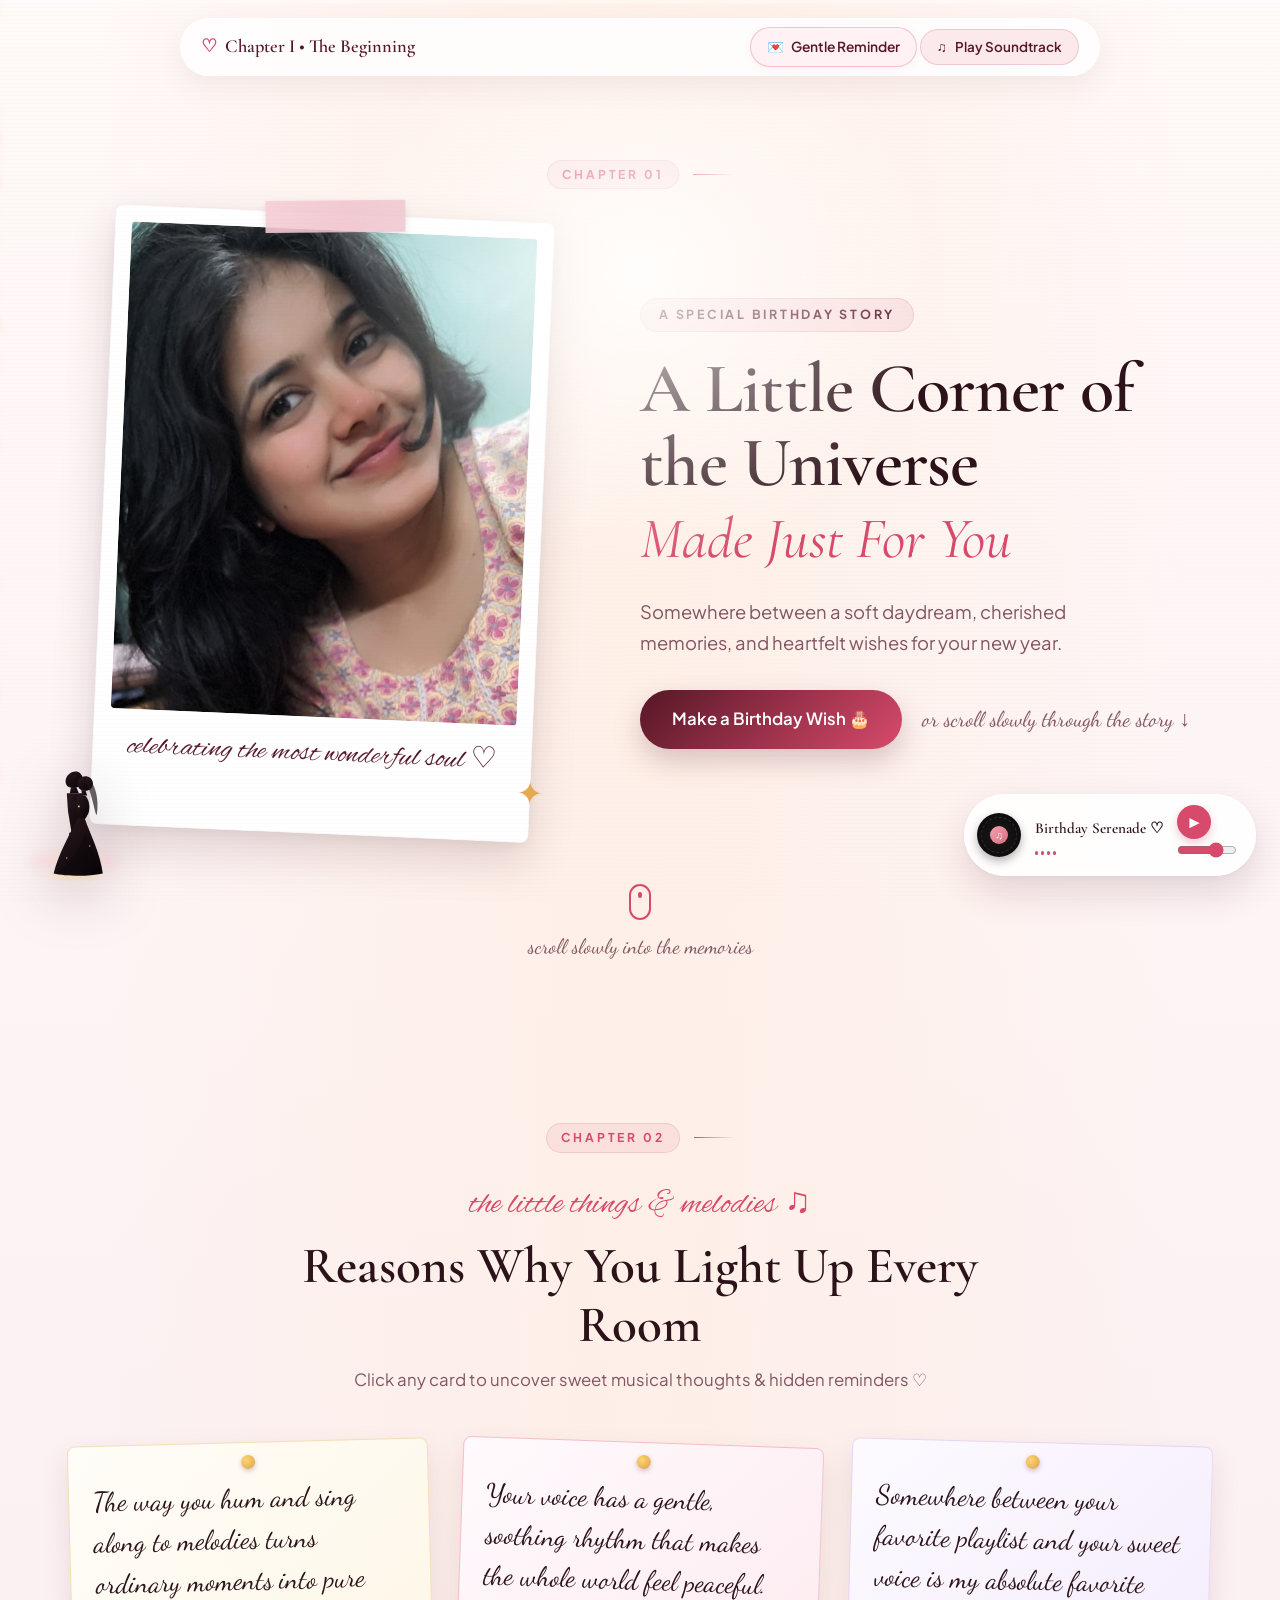
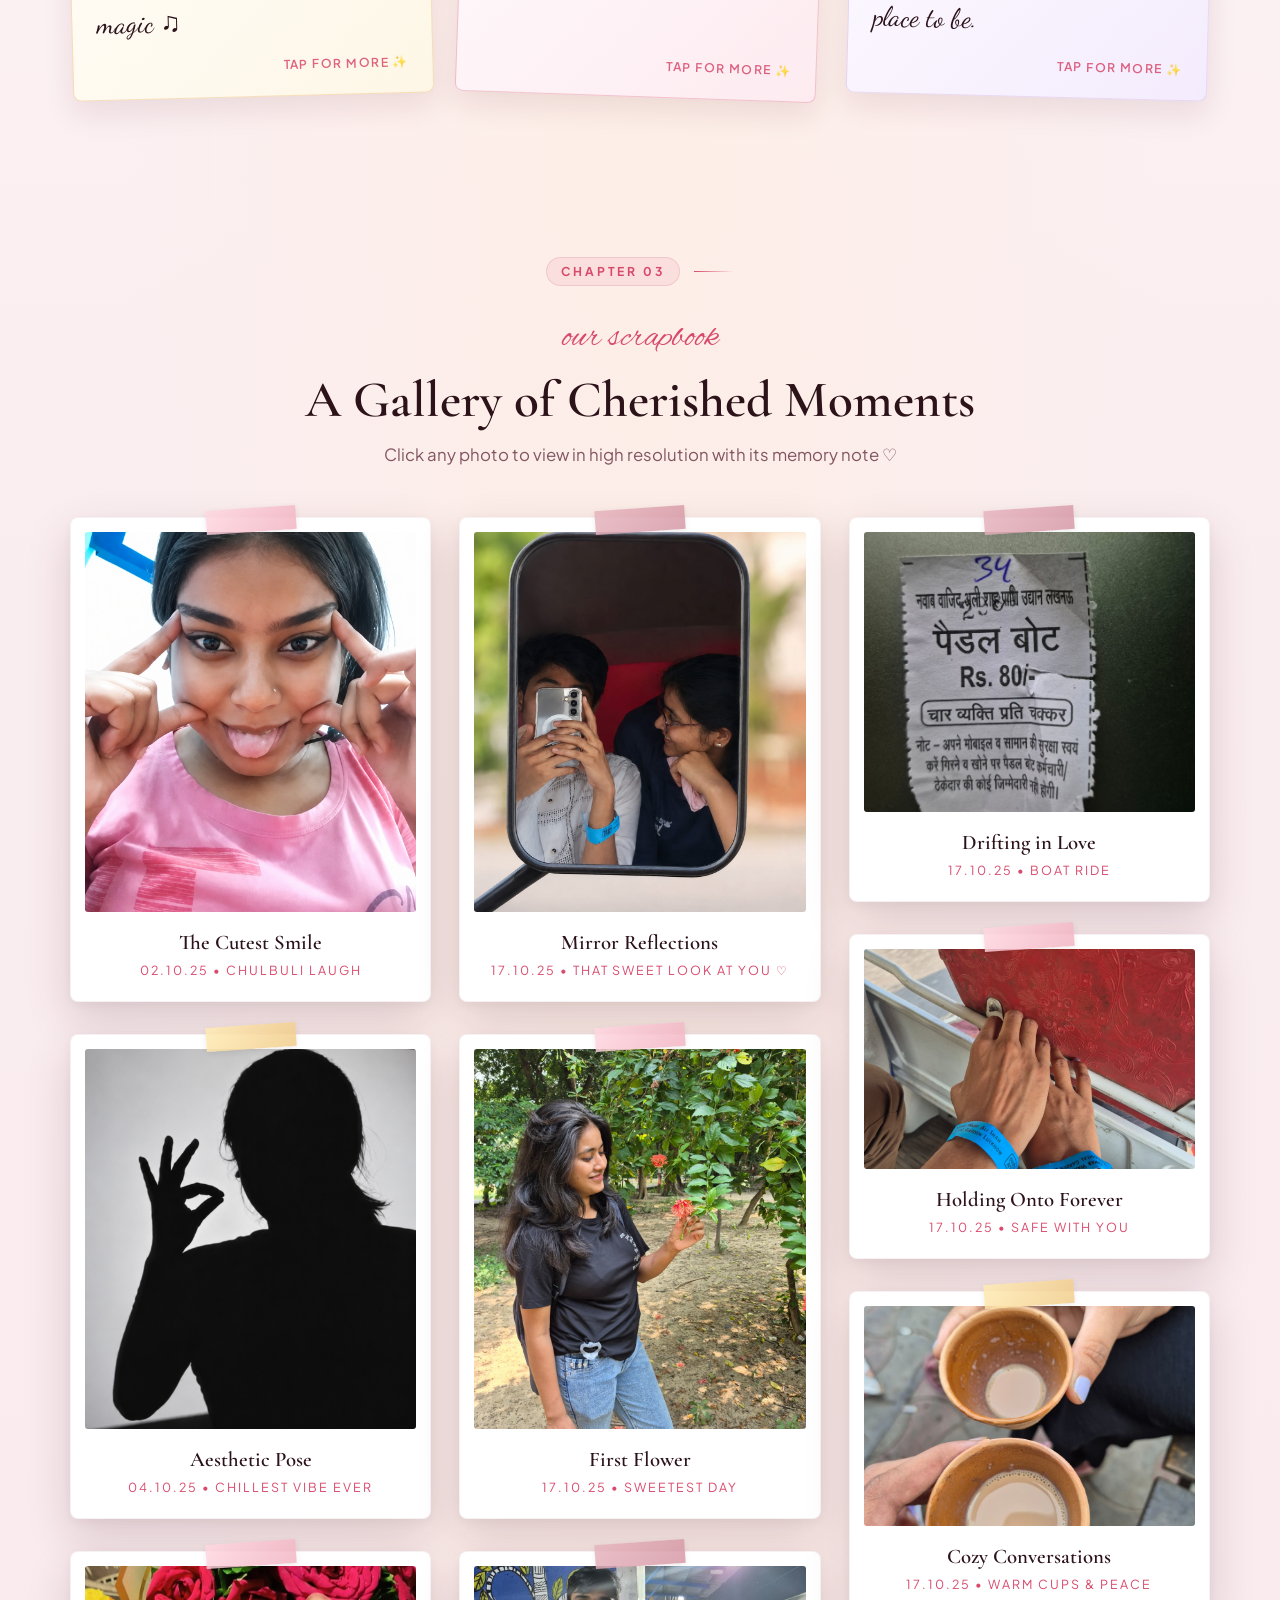
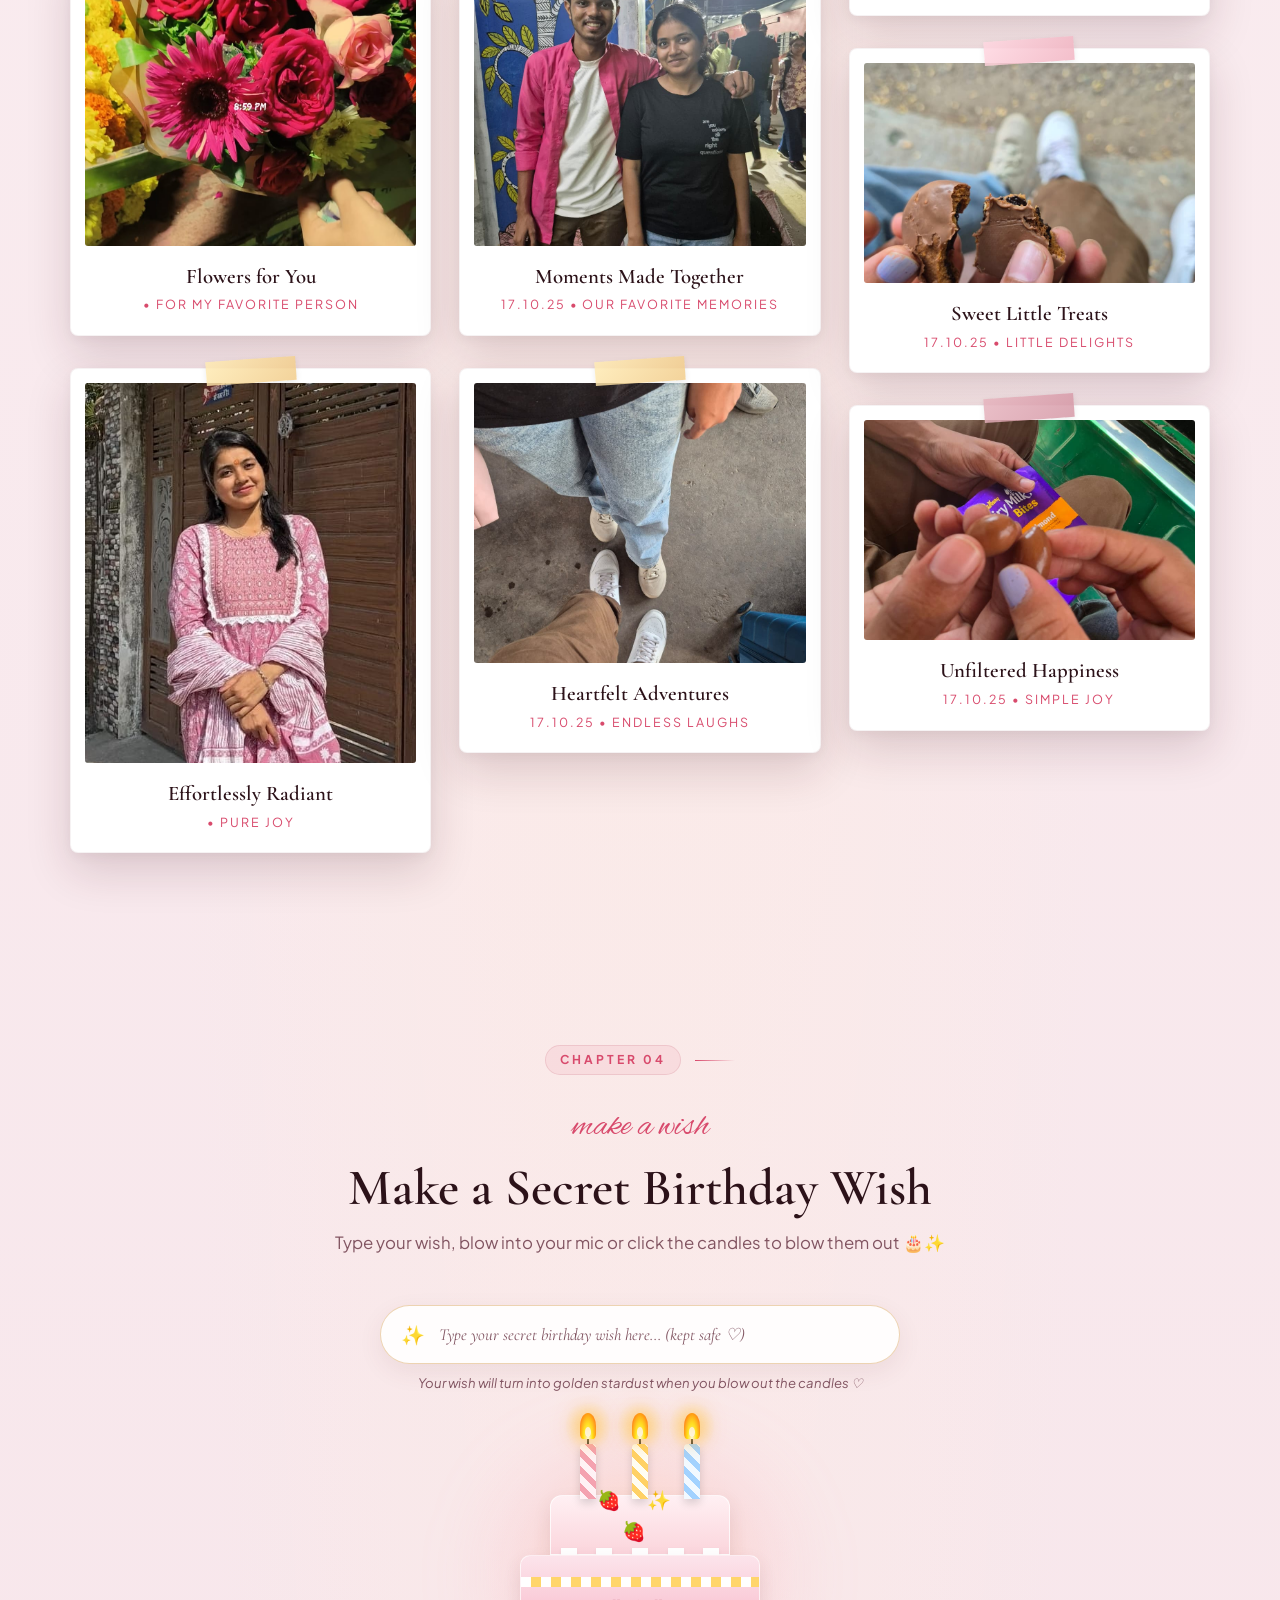
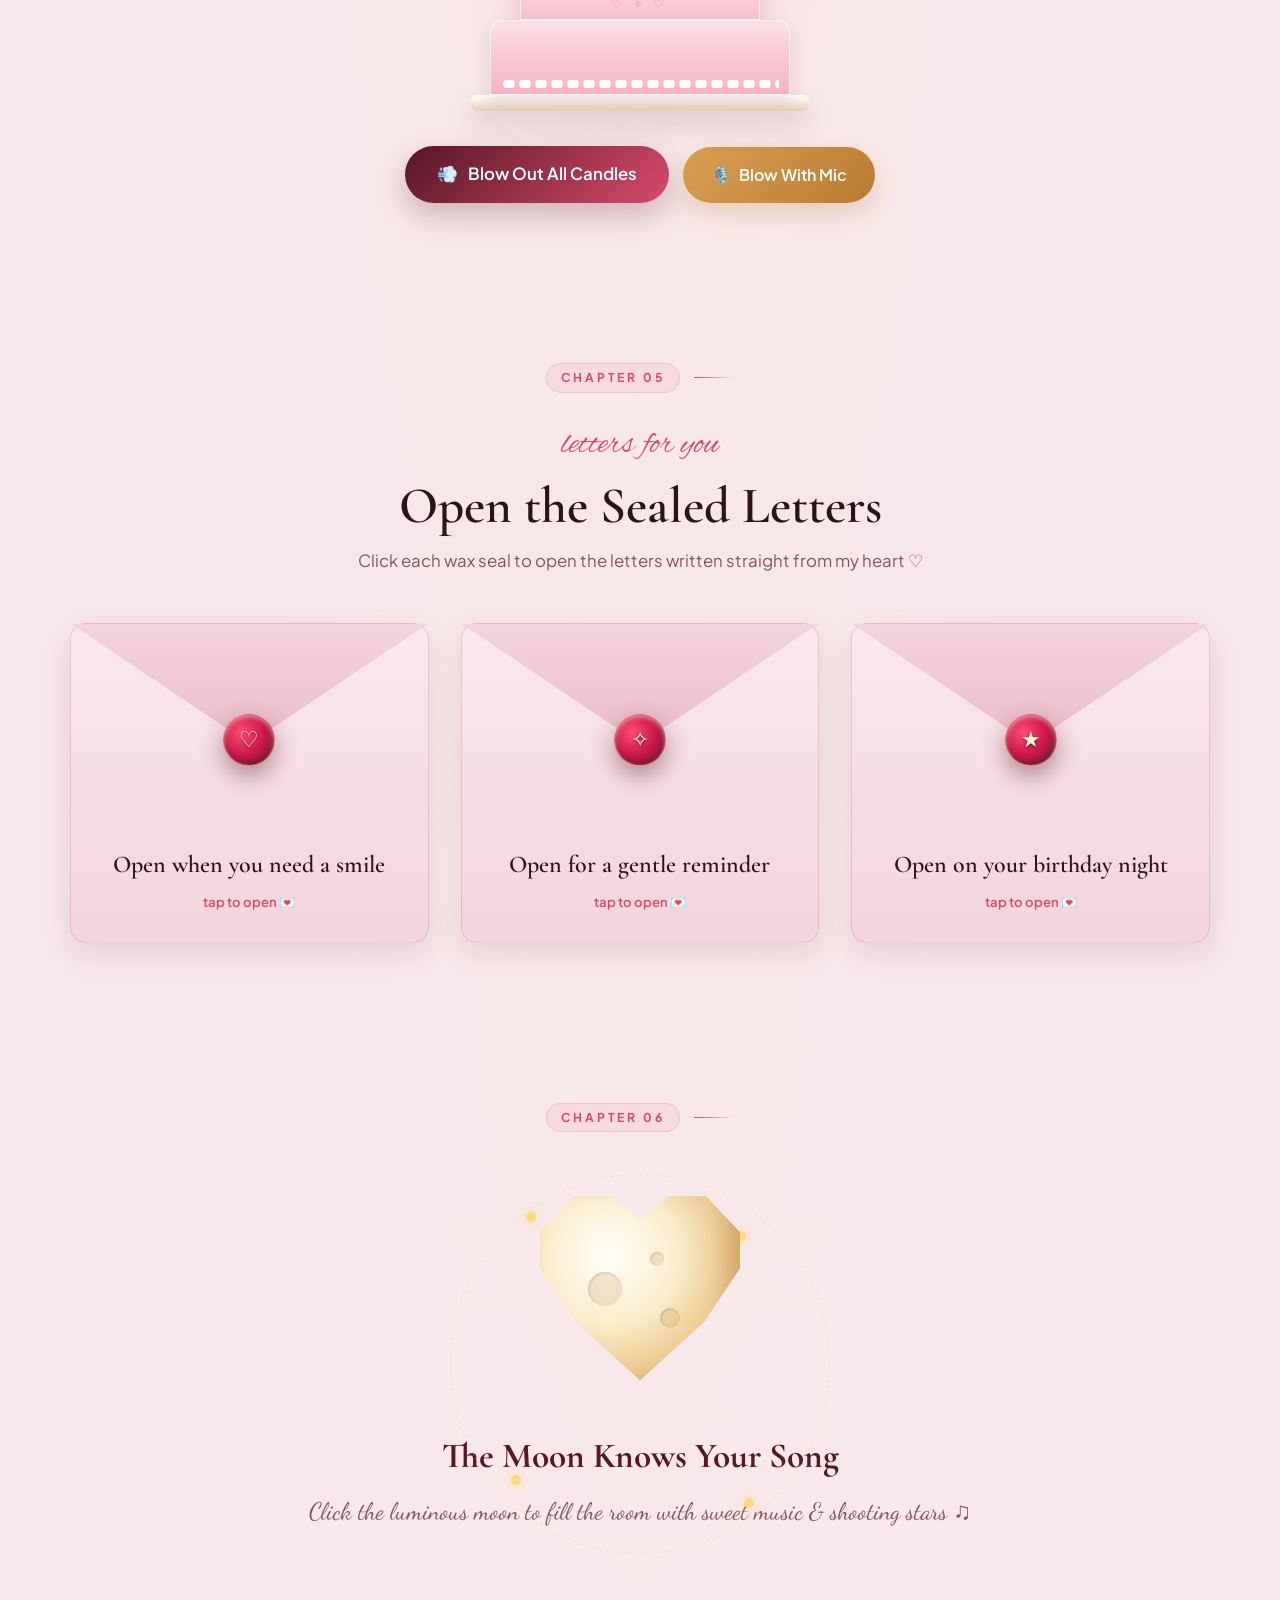
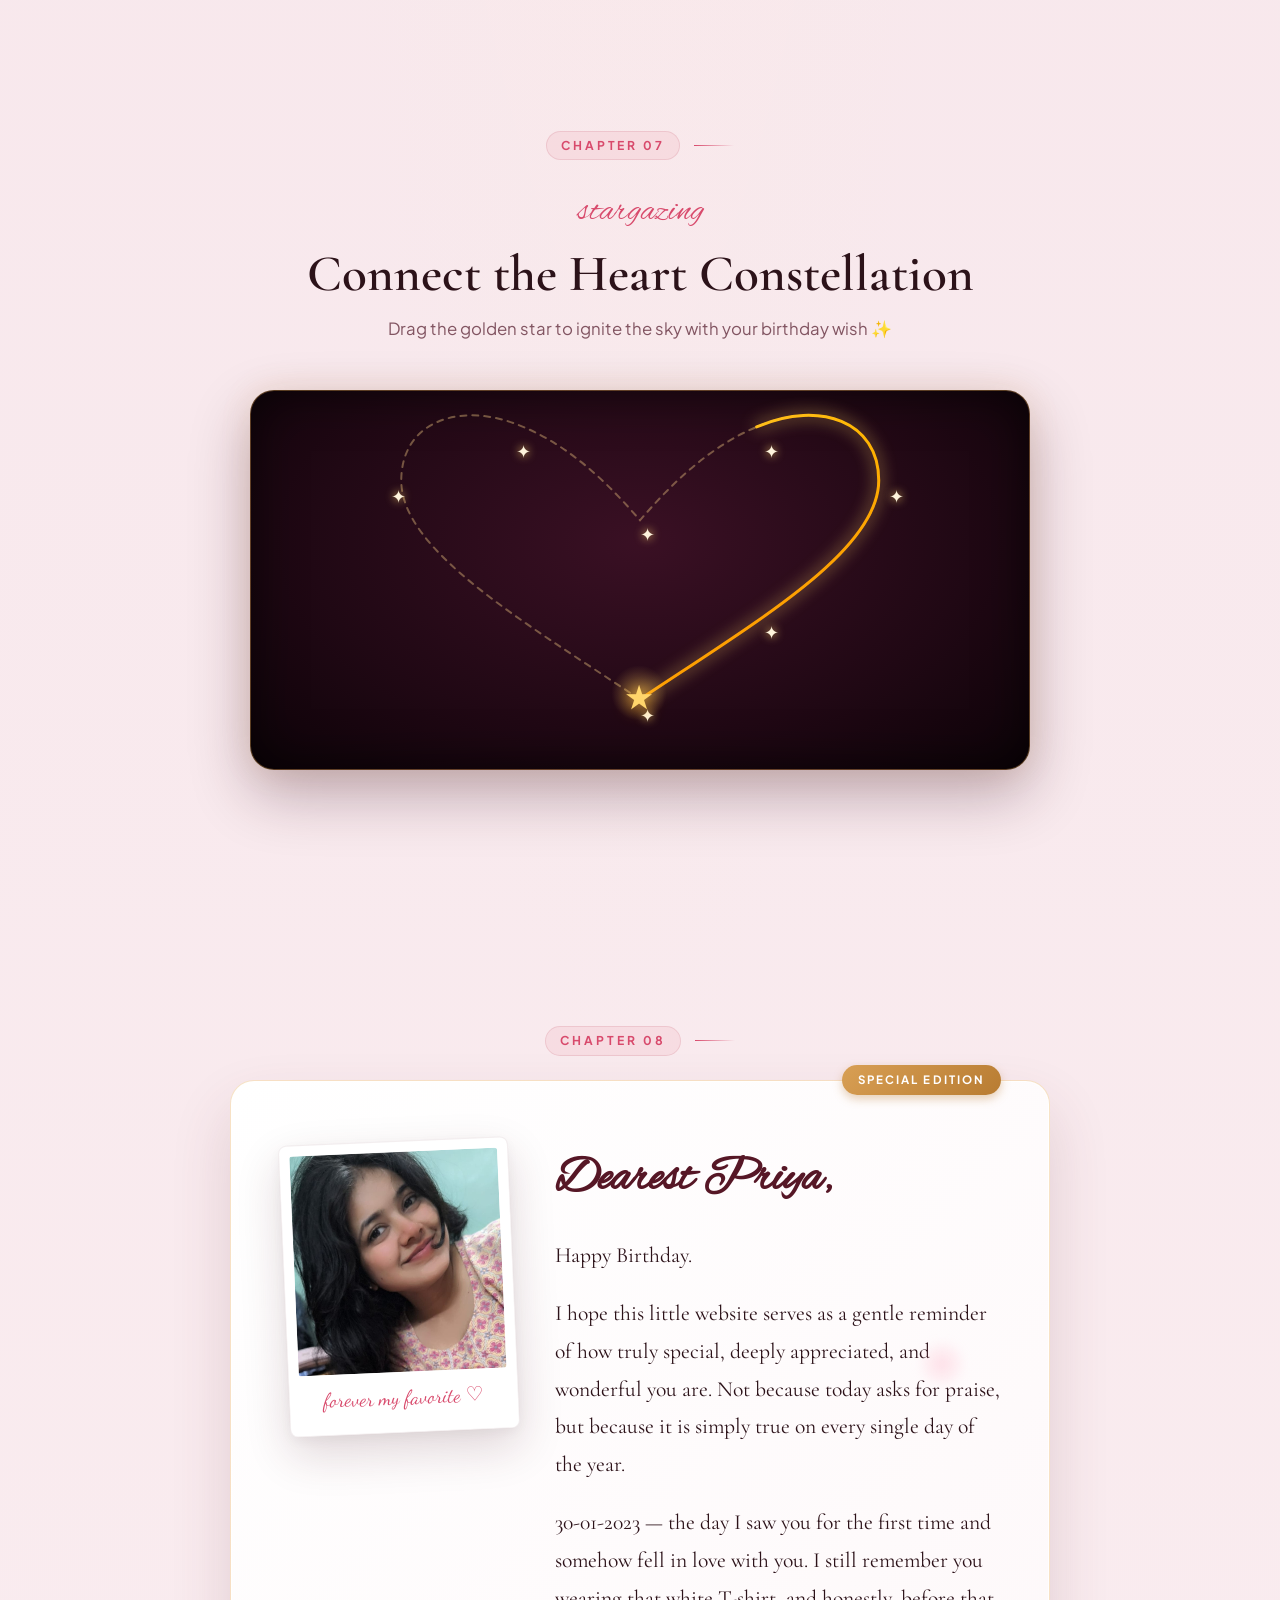
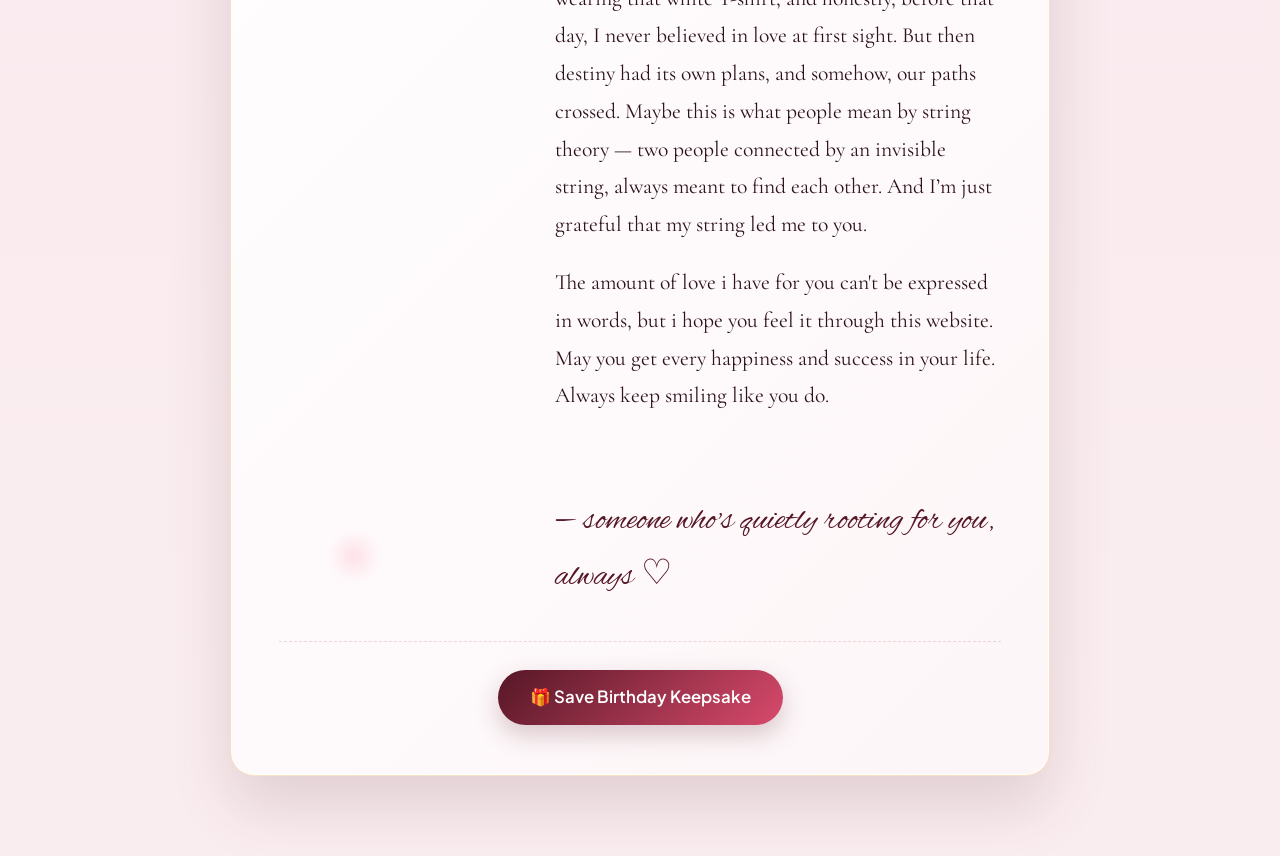
==== commit 5249af32: "Remove compliment cards from main.html Removed several compliment cards from the main HTML file." ====
--- a/main.html
+++ b/main.html
@@ -118,31 +118,10 @@
           <div class="note-footer">tap for more ✨</div>
         </article>
 
-        <article class="note-card note-c" tabindex="0" role="button" aria-label="Compliment card 3">
-          <div class="note-pin" aria-hidden="true"></div>
-          <div class="note-content">You feel music with your whole heart, and that's what makes listening with you so
-            special.</div>
-          <div class="note-footer">tap for more ✨</div>
-        </article>
-
         <article class="note-card note-d" tabindex="0" role="button" aria-label="Compliment card 4">
           <div class="note-pin" aria-hidden="true"></div>
           <div class="note-content">Somewhere between your favorite playlist and your sweet voice is my absolute
             favorite place to be.</div>
-          <div class="note-footer">tap for more ✨</div>
-        </article>
-
-        <article class="note-card note-e" tabindex="0" role="button" aria-label="Compliment card 5">
-          <div class="note-pin" aria-hidden="true"></div>
-          <div class="note-content">Your laughter and singing have a warmth that makes everyone around you feel right at
-            home ♫</div>
-          <div class="note-footer">tap for more ✨</div>
-        </article>
-
-        <article class="note-card note-f" tabindex="0" role="button" aria-label="Compliment card 6">
-          <div class="note-pin" aria-hidden="true"></div>
-          <div class="note-content">You have a rare, beautiful melody in your spirit that makes life feel like poetry ♡
-          </div>
           <div class="note-footer">tap for more ✨</div>
         </article>
       </div>
@@ -925,4 +904,4 @@
   <script src="script.js"></script>
 </body>
 
-</html>+</html>
